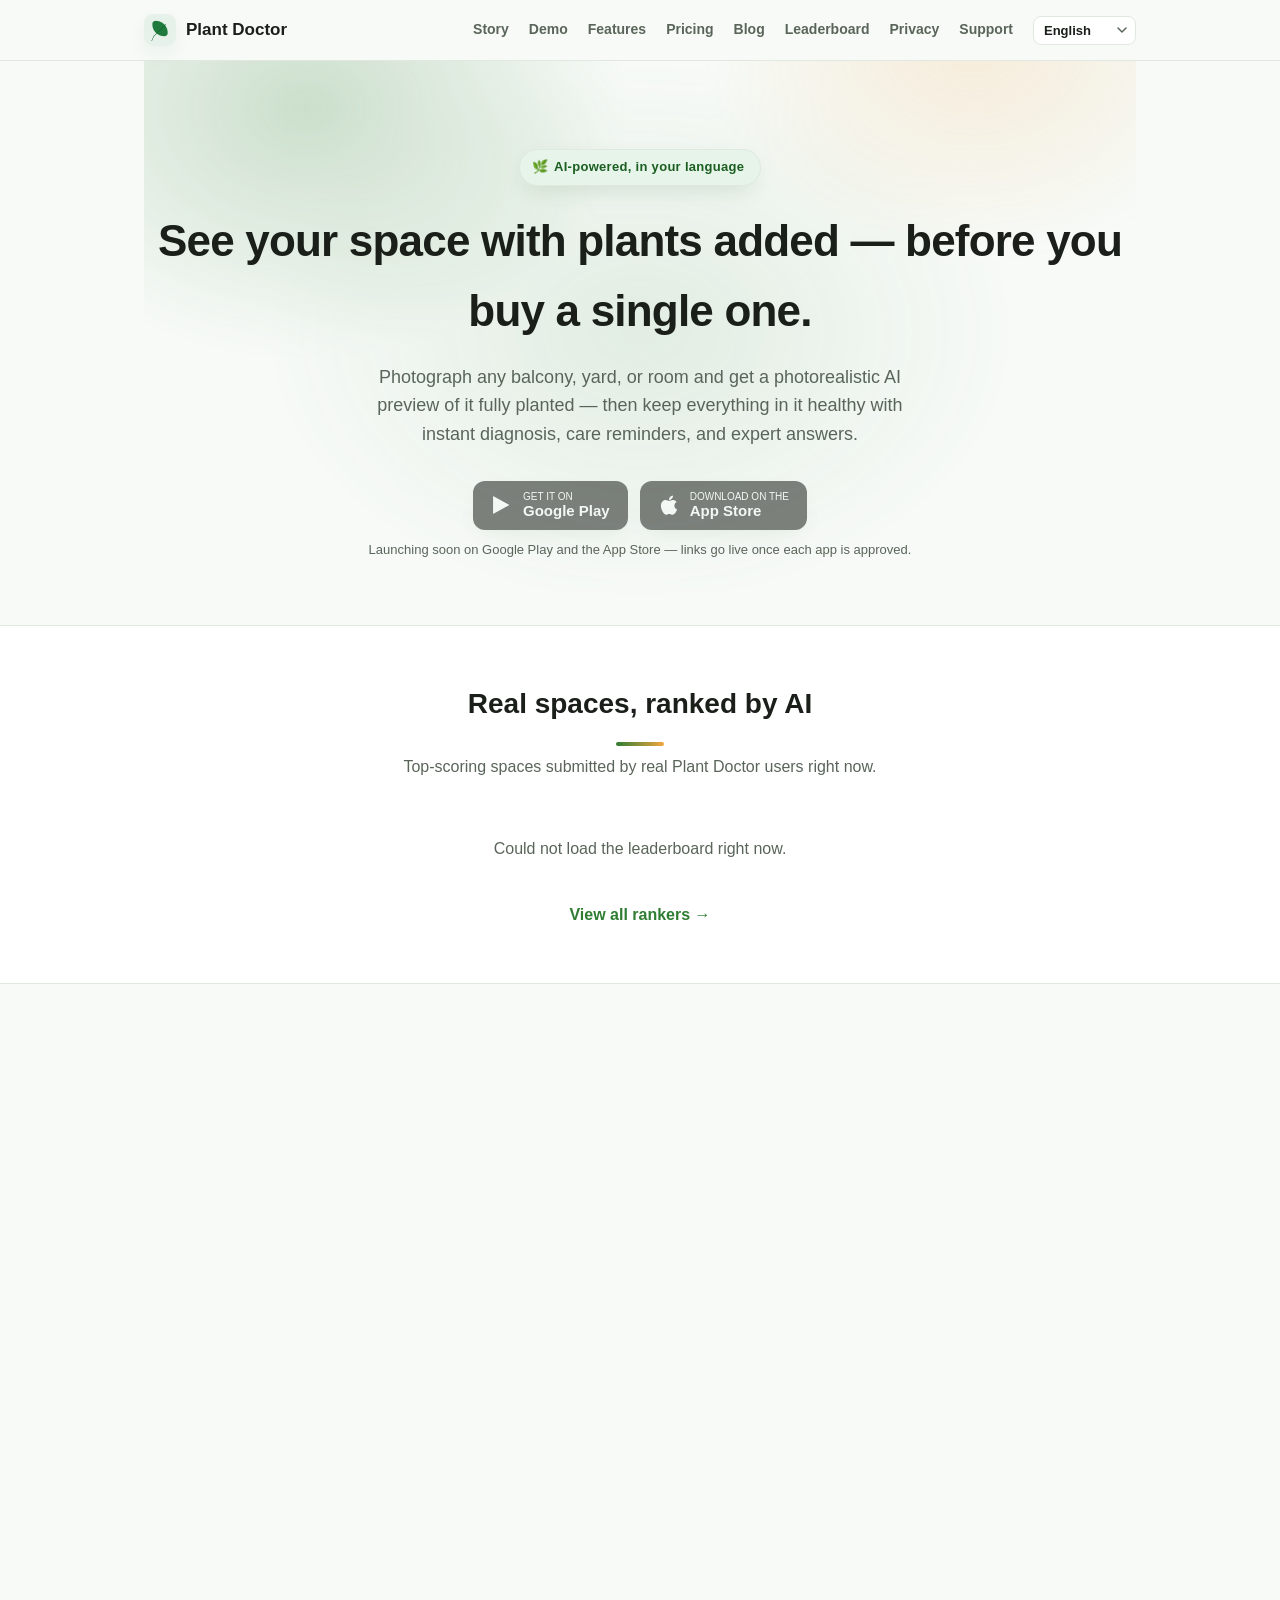
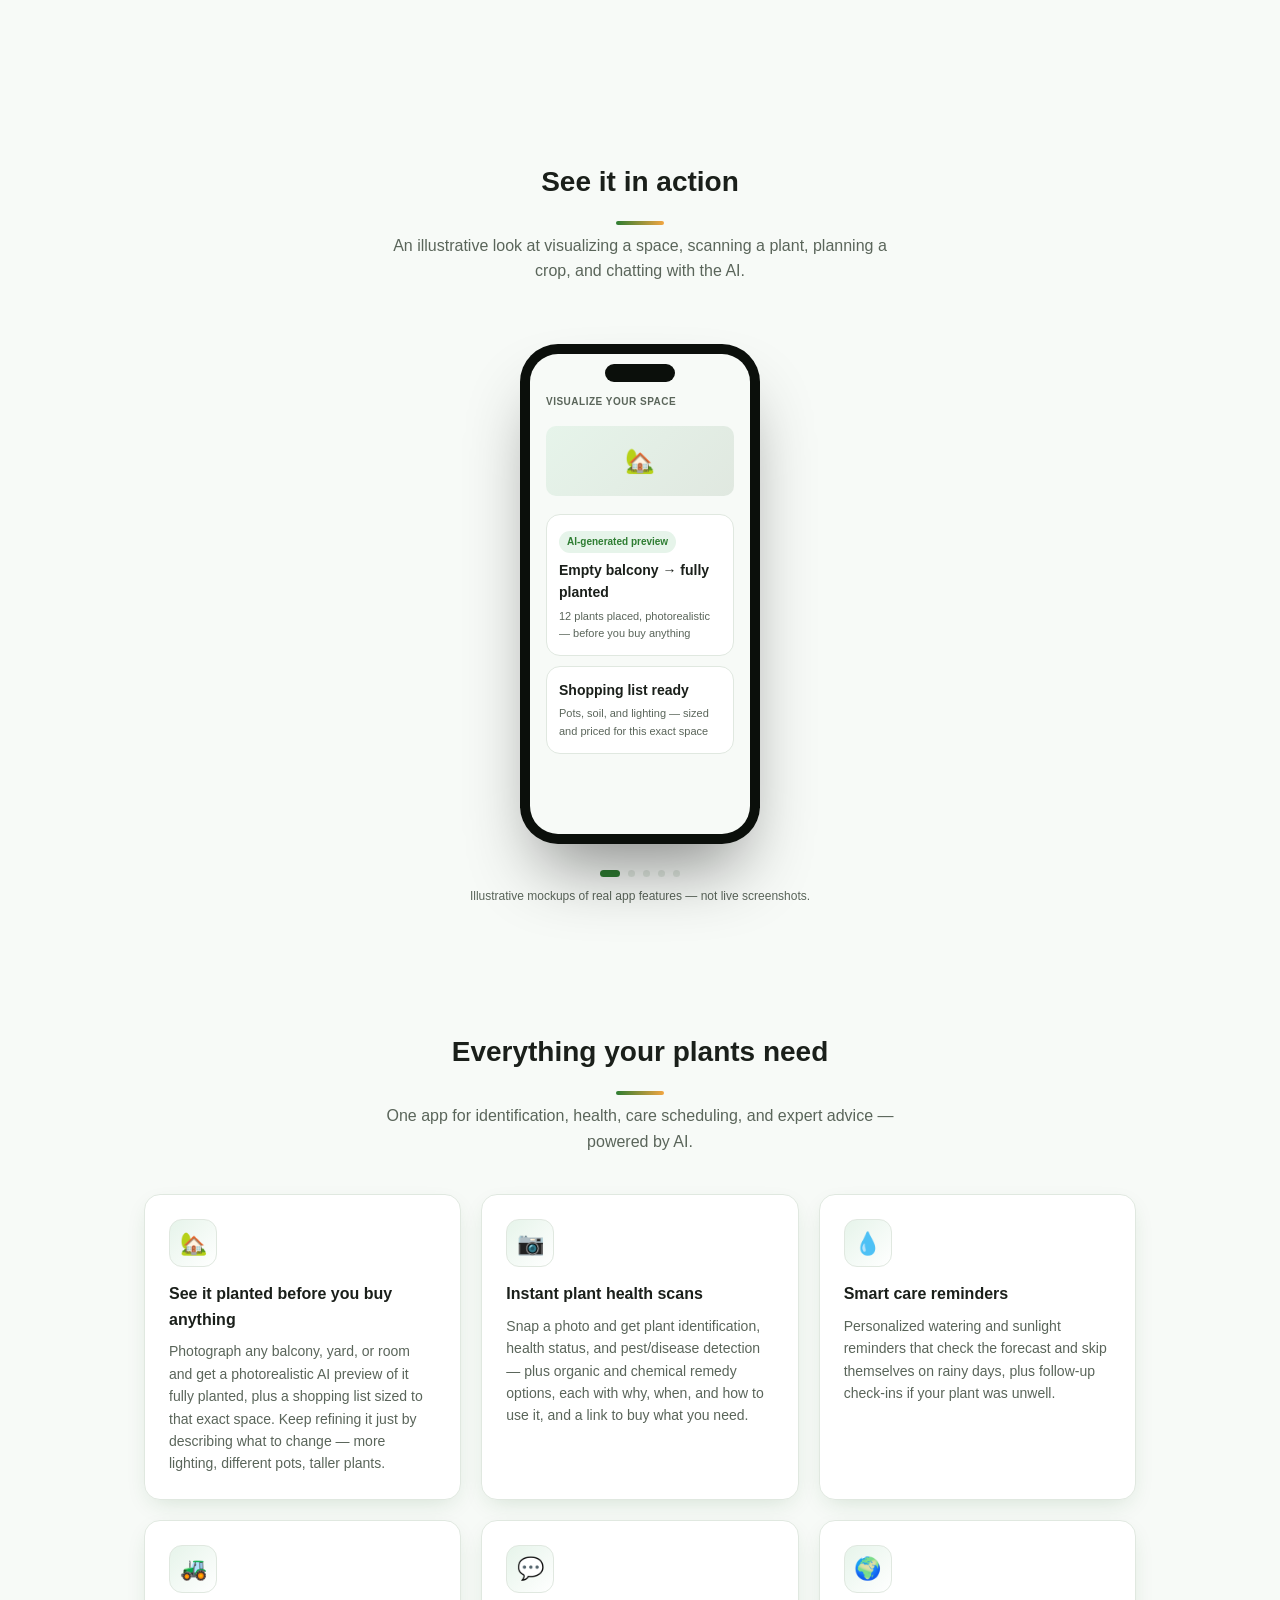
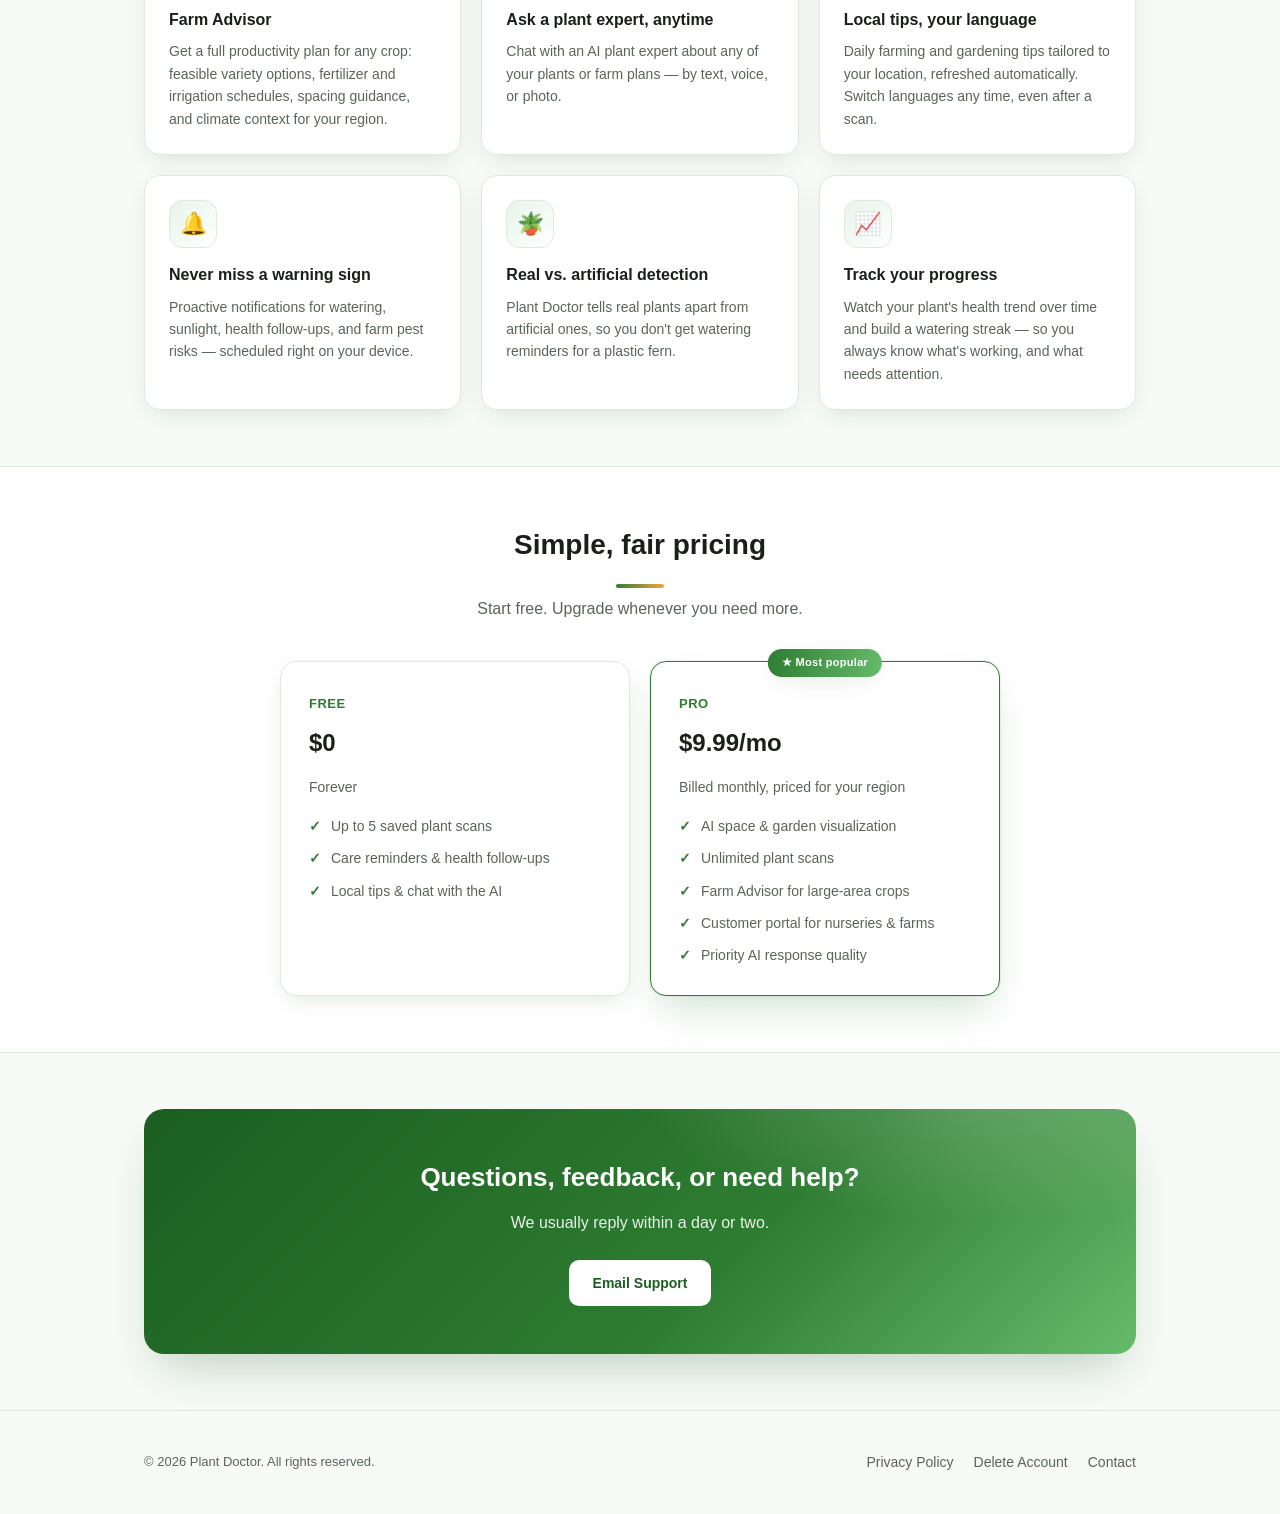
==== index.html @ ff66cedb "Remove visible score from website leaderboard, improve SEO copy Matches the app's list view (score s" ====
<!doctype html>
<html lang="en">
<head>
<meta charset="utf-8">
<meta name="viewport" content="width=device-width, initial-scale=1">
<title>Plant Doctor — AI Plant Care & Farm Advisor</title>
<meta name="description" content="AI-powered plant health scans, garden visualization, care reminders, and farm advisory — plus a public Space Ranking leaderboard where your garden, terrace, or indoor space gets AI-scored and ranked. Free, in your language.">
<link rel="icon" type="image/png" sizes="32x32" href="./favicon-32.png">
<link rel="icon" type="image/png" sizes="196x196" href="./favicon-196.png">
<style>
  :root {
    --primary: #2e7d32;
    --primary-dark: #1b5e20;
    --primary-light: #66bb6a;
    --primary-soft: #e6f4ea;
    --bg: #f7faf7;
    --surface: #ffffff;
    --ink: #1a1f1a;
    --ink-muted: #5a655a;
    --border: #e0e8e0;
    --flower: #f2a541;
    --shadow: 0 8px 24px -8px rgba(27, 94, 32, 0.18);
    --shadow-lg: 0 24px 48px -16px rgba(27, 94, 32, 0.28);
    --glow: 0 0 0 1px rgba(46, 125, 50, 0.08), 0 20px 40px -12px rgba(46, 125, 50, 0.25);
  }
  @media (prefers-color-scheme: dark) {
    :root {
      --primary-light: #7fd583;
      --primary-soft: #17281a;
      --bg: #10140f;
      --surface: #181f17;
      --ink: #eef4ee;
      --ink-muted: #a3b0a3;
      --border: #2a352a;
      --flower: #f2b766;
      --shadow: 0 8px 24px -8px rgba(0, 0, 0, 0.5);
      --shadow-lg: 0 24px 48px -16px rgba(0, 0, 0, 0.6);
      --glow: 0 0 0 1px rgba(127, 213, 131, 0.12), 0 20px 40px -12px rgba(0, 0, 0, 0.5);
    }
  }
  * { box-sizing: border-box; }
  html { scroll-behavior: smooth; }
  body {
    margin: 0;
    font-family: -apple-system, BlinkMacSystemFont, "Segoe UI", Roboto, "Noto Sans", "Noto Sans Devanagari", "Noto Sans Bengali", "Noto Sans Telugu", Helvetica, Arial, sans-serif;
    background: var(--bg);
    color: var(--ink);
    line-height: 1.6;
  }
  a { color: var(--primary); }
  .wrap { max-width: 1040px; margin: 0 auto; padding: 0 24px; }

  header.nav {
    position: sticky; top: 0; z-index: 10;
    background: var(--bg);
    border-bottom: 1px solid var(--border);
  }
  .nav-inner {
    max-width: 1040px; margin: 0 auto; padding: 14px 24px;
    display: flex; align-items: center; justify-content: space-between; gap: 16px;
  }
  .brand { display: flex; align-items: center; gap: 10px; text-decoration: none; color: var(--ink); font-weight: 700; font-size: 17px; flex-shrink: 0; }
  .brand .mark { width: 32px; height: 32px; border-radius: 9px; display: block; object-fit: cover; box-shadow: var(--shadow); }
  nav.links { display: flex; align-items: center; gap: 20px; font-size: 14px; font-weight: 600; flex-wrap: wrap; }
  nav.links a { color: var(--ink-muted); text-decoration: none; position: relative; padding-bottom: 2px; transition: color 0.2s ease; }
  nav.links a::after {
    content: ""; position: absolute; left: 0; right: 100%; bottom: -2px; height: 2px;
    background: linear-gradient(90deg, var(--primary), var(--flower)); border-radius: 2px;
    transition: right 0.25s ease;
  }
  nav.links a:hover { color: var(--primary); }
  nav.links a:hover::after { right: 0; }
  .lang-select {
    appearance: none; -webkit-appearance: none;
    background: var(--surface); color: var(--ink);
    border: 1px solid var(--border); border-radius: 8px;
    padding: 6px 26px 6px 10px; font-size: 13px; font-weight: 600; font-family: inherit;
    cursor: pointer;
    background-image: url("data:image/svg+xml,%3Csvg xmlns='http://www.w3.org/2000/svg' width='10' height='6' viewBox='0 0 10 6'%3E%3Cpath d='M1 1l4 4 4-4' stroke='%235a655a' stroke-width='1.5' fill='none' stroke-linecap='round' stroke-linejoin='round'/%3E%3C/svg%3E");
    background-repeat: no-repeat; background-position: right 8px center;
  }

  .hero { position: relative; padding: 88px 0 56px; text-align: center; overflow: hidden; }
  .hero-glow {
    position: absolute; inset: -20% -10% auto -10%; height: 640px; z-index: -1;
    background:
      radial-gradient(38% 55% at 22% 25%, rgba(46, 125, 50, 0.22), transparent 70%),
      radial-gradient(32% 48% at 78% 15%, rgba(242, 165, 65, 0.16), transparent 70%),
      radial-gradient(45% 60% at 50% 60%, rgba(46, 125, 50, 0.1), transparent 70%);
    filter: blur(10px);
    animation: heroGlowDrift 16s ease-in-out infinite alternate;
    pointer-events: none;
  }
  @keyframes heroGlowDrift {
    0% { transform: translate3d(0, 0, 0) scale(1); }
    100% { transform: translate3d(-2%, 3%, 0) scale(1.06); }
  }
  .hero-kicker {
    display: inline-flex; align-items: center; gap: 6px;
    font-size: 13px; font-weight: 700; letter-spacing: 0.3px; color: var(--primary-dark);
    padding: 7px 16px 7px 12px; border-radius: 100px; margin-bottom: 20px;
    background: var(--primary-soft); border: 1px solid var(--border);
    box-shadow: var(--shadow);
  }
  .hero h1 {
    font-size: 44px; margin: 0 0 16px; letter-spacing: -0.8px; font-weight: 800;
  }
  .hero p.lead { color: var(--ink-muted); font-size: 18px; max-width: 560px; margin: 0 auto 32px; }
  .badges { display: flex; gap: 12px; justify-content: center; flex-wrap: wrap; margin-bottom: 8px; }
  .badge {
    display: inline-flex; align-items: center; gap: 8px;
    border: 1px solid var(--border); background: var(--surface);
    padding: 10px 18px; border-radius: 12px; font-size: 14px; font-weight: 600; color: var(--ink-muted);
  }

  section { padding: 56px 0; }
  section.alt { background: var(--surface); border-top: 1px solid var(--border); border-bottom: 1px solid var(--border); }
  h2.section-title { font-size: 28px; text-align: center; margin: 0 0 8px; position: relative; }
  h2.section-title::after {
    content: ""; display: block; width: 48px; height: 4px; margin: 16px auto 0; border-radius: 4px;
    background: linear-gradient(90deg, var(--primary), var(--flower));
  }
  p.section-sub { text-align: center; color: var(--ink-muted); max-width: 520px; margin: 0 auto 40px; }

  .ranking-list { max-width: 560px; margin: 0 auto; display: flex; flex-direction: column; gap: 10px; }
  .ranking-state { text-align: center; color: var(--ink-muted); }
  .ranking-row {
    display: flex; align-items: center; gap: 14px;
    background: var(--bg); border: 1px solid var(--border);
    border-radius: 14px; padding: 12px 16px;
  }
  .ranking-rank { font-weight: 800; font-size: 16px; width: 24px; text-align: center; color: var(--ink-muted); }
  .ranking-rank.rank-1 { color: var(--flower); font-size: 20px; }
  .ranking-rank.rank-2 { color: #9aa5ad; font-size: 18px; }
  .ranking-rank.rank-3 { color: #c98a4b; font-size: 18px; }
  .ranking-thumb { width: 44px; height: 44px; border-radius: 10px; object-fit: cover; background: var(--border); flex-shrink: 0; }
  .ranking-info { flex: 1; min-width: 0; display: flex; flex-direction: column; }
  .ranking-name { font-weight: 700; font-size: 14px; color: var(--ink); }
  .ranking-type { font-size: 12px; color: var(--ink-muted); }
  .ranking-cta { text-align: center; margin-top: 24px; }
  .ranking-cta a { font-weight: 700; text-decoration: none; }

  .grid { display: grid; grid-template-columns: repeat(auto-fit, minmax(260px, 1fr)); gap: 20px; }
  .feature {
    background: var(--surface);
    border: 1px solid var(--border);
    border-radius: 16px;
    padding: 24px;
    box-shadow: var(--shadow);
    transition: transform 0.25s ease, box-shadow 0.25s ease, border-color 0.25s ease;
  }
  .feature:hover {
    transform: translateY(-6px);
    box-shadow: var(--shadow-lg);
    border-color: var(--primary-light);
  }
  section.alt .feature { background: var(--bg); }
  .feature .icon {
    display: inline-flex; align-items: center; justify-content: center;
    width: 48px; height: 48px; border-radius: 13px; margin-bottom: 14px;
    font-size: 22px;
    background: linear-gradient(135deg, var(--primary-soft), var(--surface));
    border: 1px solid var(--border);
  }
  .feature h3 { font-size: 16px; margin: 0 0 8px; }
  .feature p { font-size: 14px; color: var(--ink-muted); margin: 0; }

  .pricing-grid { display: grid; grid-template-columns: repeat(auto-fit, minmax(260px, 1fr)); gap: 20px; max-width: 720px; margin: 0 auto; }
  .plan {
    background: var(--surface); border: 1px solid var(--border); border-radius: 16px; padding: 28px;
    box-shadow: var(--shadow);
    transition: transform 0.25s ease, box-shadow 0.25s ease;
  }
  .plan:hover { transform: translateY(-4px); }
  .plan.pro { border-color: var(--primary); position: relative; box-shadow: var(--glow); }
  .plan.pro::before {
    content: "★ Most popular"; position: absolute; top: -13px; left: 50%; transform: translateX(-50%);
    background: linear-gradient(100deg, var(--primary), var(--primary-light));
    color: #fff; font-size: 11px; font-weight: 700; letter-spacing: 0.3px;
    padding: 5px 14px; border-radius: 100px; box-shadow: var(--shadow);
  }
  .plan .tag { color: var(--primary); font-weight: 700; font-size: 13px; text-transform: uppercase; letter-spacing: 0.5px; }
  .plan h3 { font-size: 24px; margin: 8px 0 4px; }
  .plan .price-note { color: var(--ink-muted); font-size: 14px; margin-bottom: 16px; }
  .plan ul { list-style: none; padding: 0; margin: 0; display: flex; flex-direction: column; gap: 10px; }
  .plan li { font-size: 14px; color: var(--ink-muted); padding-left: 22px; position: relative; }
  .plan li::before { content: "✓"; color: var(--primary); position: absolute; left: 0; font-weight: 700; }

  .cta-card {
    position: relative; overflow: hidden;
    background: linear-gradient(135deg, var(--primary-dark), var(--primary) 60%, var(--primary-light));
    color: #fff; border-radius: 20px;
    padding: 48px 32px; text-align: center;
    box-shadow: var(--shadow-lg);
  }
  .cta-card::before {
    content: ""; position: absolute; inset: 0;
    background: radial-gradient(50% 80% at 85% -10%, rgba(255,255,255,0.22), transparent 70%);
    pointer-events: none;
  }
  .cta-card h2, .cta-card p, .cta-card a.btn { position: relative; }
  .cta-card h2 { margin: 0 0 12px; font-size: 26px; }
  .cta-card p { opacity: 0.9; margin: 0 0 24px; }
  .cta-card a.btn {
    display: inline-block; background: #fff; color: var(--primary-dark);
    text-decoration: none; padding: 12px 24px; border-radius: 10px; font-weight: 700; font-size: 14px;
    transition: transform 0.2s ease, box-shadow 0.2s ease;
  }
  .cta-card a.btn:hover { transform: translateY(-2px); box-shadow: 0 12px 24px -8px rgba(0,0,0,0.35); }

  footer { padding: 40px 0; border-top: 1px solid var(--border); }
  .footer-inner { display: flex; justify-content: space-between; align-items: center; flex-wrap: wrap; gap: 16px; }
  .footer-links { display: flex; gap: 20px; font-size: 14px; }
  .footer-links a { color: var(--ink-muted); text-decoration: none; }
  .footer-links a:hover { color: var(--primary); }
  .copyright { color: var(--ink-muted); font-size: 13px; }

  /* Store download badges */
  .store-buttons { display: flex; gap: 12px; justify-content: center; flex-wrap: wrap; margin-bottom: 10px; }
  .store-btn {
    display: flex; align-items: center; gap: 10px;
    background: var(--ink); color: var(--bg);
    border: none; border-radius: 12px; padding: 10px 18px;
    cursor: not-allowed; opacity: 0.55;
    font-family: inherit;
    box-shadow: var(--shadow);
  }
  .store-btn svg { width: 22px; height: 22px; flex-shrink: 0; fill: var(--bg); }
  .store-btn span { display: flex; flex-direction: column; align-items: flex-start; line-height: 1.15; }
  .store-btn small { font-size: 10px; }
  .store-btn strong { font-size: 15px; font-weight: 700; }
  .store-note { text-align: center; color: var(--ink-muted); font-size: 13px; margin: 0 0 8px; }

  /* 3D phone demo */
  .demo-stage { perspective: 1600px; display: flex; justify-content: center; padding: 20px 0 12px; }
  .phone {
    width: 240px; height: 500px;
    background: #0b0f0b;
    border-radius: 38px;
    padding: 10px;
    box-shadow: 0 40px 70px -20px rgba(0,0,0,0.45), 0 0 0 1px rgba(255,255,255,0.04);
    transform-style: preserve-3d;
    animation: phoneFloat 7s ease-in-out infinite;
  }
  @keyframes phoneFloat {
    0%, 100% { transform: rotateY(-16deg) rotateX(5deg) translateY(0); }
    50% { transform: rotateY(-8deg) rotateX(2deg) translateY(-10px); }
  }
  .phone-screen {
    position: relative;
    width: 100%; height: 100%;
    background: var(--bg);
    border-radius: 28px;
    overflow: hidden;
  }
  .phone-notch {
    position: absolute; top: 10px; left: 50%; transform: translateX(-50%);
    width: 70px; height: 18px; background: #0b0f0b; border-radius: 10px; z-index: 5;
  }
  .screen-slide {
    position: absolute; inset: 0;
    padding: 40px 16px 16px;
    opacity: 0; transform: translateX(16px);
    transition: opacity 0.5s ease, transform 0.5s ease;
    pointer-events: none;
    display: flex; flex-direction: column; gap: 10px;
  }
  .screen-slide.active { opacity: 1; transform: translateX(0); pointer-events: auto; }
  .mock-card {
    background: var(--surface); border: 1px solid var(--border); border-radius: 14px; padding: 12px;
  }
  .mock-label { font-size: 10px; text-transform: uppercase; letter-spacing: 0.5px; color: var(--ink-muted); font-weight: 700; margin-bottom: 6px; }
  .mock-title { font-size: 14px; font-weight: 700; color: var(--ink); margin-bottom: 4px; }
  .mock-line { font-size: 11px; color: var(--ink-muted); }
  .mock-badge {
    display: inline-block; font-size: 10px; font-weight: 700; padding: 3px 8px; border-radius: 20px;
    background: var(--primary-soft); color: var(--primary); margin-bottom: 6px;
  }
  .mock-photo { width: 100%; height: 70px; border-radius: 10px; background: linear-gradient(135deg, var(--primary-soft), var(--border)); display: flex; align-items: center; justify-content: center; font-size: 24px; margin-bottom: 8px; }
  .mock-chat-bubble { max-width: 80%; padding: 7px 10px; border-radius: 12px; font-size: 11px; }
  .mock-chat-bubble.user { align-self: flex-end; background: var(--primary); color: #fff; border-bottom-right-radius: 3px; }
  .mock-chat-bubble.ai { align-self: flex-start; background: var(--surface); border: 1px solid var(--border); color: var(--ink); border-bottom-left-radius: 3px; }
  .demo-caption { text-align: center; font-size: 13px; font-weight: 600; color: var(--ink-muted); margin-top: 4px; }
  .demo-dots { display: flex; justify-content: center; gap: 8px; margin-top: 14px; }
  .demo-dot { width: 7px; height: 7px; border-radius: 50%; background: var(--border); border: none; padding: 0; cursor: pointer; }
  .demo-dot.active { background: var(--primary); width: 20px; border-radius: 4px; }
  .demo-note { text-align: center; color: var(--ink-muted); font-size: 12px; margin-top: 10px; }

  /* Autoplaying growth-timelapse animation, starts once scrolled into view */
  .story {
    display: flex; flex-direction: column; align-items: center; justify-content: center; gap: 28px;
    min-height: 80vh; padding: 40px 24px; text-align: center; overflow: hidden;
  }
  .story-visual {
    width: 220px; height: 220px;
    opacity: 0;
    animation: storyVisualFade 10s ease-in-out infinite;
    animation-play-state: paused;
  }
  .story.playing .story-visual { animation-play-state: running; }
  .story-visual svg { width: 100%; height: 100%; overflow: visible; }
  @keyframes storyVisualFade {
    0%, 20% { opacity: 0; }
    26%, 92% { opacity: 1; }
    98%, 100% { opacity: 0; }
  }
  .story-space {
    transform-box: fill-box; transform-origin: center; opacity: 0; transform: scale(0.9);
    animation: storyPop0 10s ease-in-out infinite;
    animation-play-state: paused;
  }
  .story.playing .story-space { animation-play-state: running; }
  @keyframes storyPop0 {
    0%, 2% { opacity: 0; transform: scale(0.9); }
    6%, 16% { opacity: 1; transform: scale(1); }
    20%, 100% { opacity: 0; transform: scale(0.9); }
  }
  .story-stem {
    stroke: var(--primary); stroke-width: 5; fill: none; stroke-linecap: round;
    stroke-dasharray: 150; stroke-dashoffset: 150;
    animation: storyGrowStem 10s ease-in-out infinite;
    animation-play-state: paused;
  }
  .story.playing .story-stem { animation-play-state: running; }
  @keyframes storyGrowStem {
    0%, 26% { stroke-dashoffset: 150; }
    44%, 100% { stroke-dashoffset: 0; }
  }
  .story-leaf, .story-flower { transform-box: fill-box; transform-origin: center; opacity: 0; transform: scale(0); animation-duration: 10s; animation-iteration-count: infinite; animation-timing-function: ease-in-out; animation-play-state: paused; }
  .story.playing .story-leaf, .story.playing .story-flower { animation-play-state: running; }
  .story-leaf-1 { animation-name: storyPop1; }
  .story-leaf-2 { animation-name: storyPop2; }
  .story-flower { animation-name: storyPop3; }
  @keyframes storyPop1 { 0%, 34% { opacity: 0; transform: scale(0); } 42%, 100% { opacity: 1; transform: scale(1); } }
  @keyframes storyPop2 { 0%, 50% { opacity: 0; transform: scale(0); } 58%, 100% { opacity: 1; transform: scale(1); } }
  @keyframes storyPop3 { 0%, 70% { opacity: 0; transform: scale(0); } 79%, 100% { opacity: 1; transform: scale(1); } }
  .story-captions {
    position: relative;
    width: min(480px, 88vw);
    height: 90px;
    margin: 0 auto;
  }
  .story-caption {
    position: absolute; inset: 0;
    display: flex; flex-direction: column; align-items: center; justify-content: flex-start;
    width: 100%;
    text-align: center;
    font-size: 24px; font-weight: 700; line-height: 1.3; letter-spacing: -0.2px; margin: 0;
    opacity: 0;
    animation-duration: 10s; animation-iteration-count: infinite; animation-timing-function: ease-in-out;
    animation-play-state: paused;
  }
  .story.playing .story-caption { animation-play-state: running; }
  .story-caption .cap-title { display: block; }
  .story-caption .cap-sub { display: block; font-size: 15px; font-weight: 400; color: var(--ink-muted); margin-top: 8px; line-height: 1.4; }
  .story-caption-0 { animation-name: storyCap0; }
  .story-caption-1 { animation-name: storyCap1; }
  .story-caption-2 { animation-name: storyCap2; }
  .story-caption-3 { animation-name: storyCap3; }
  .story-caption-4 { animation-name: storyCap4; }
  @keyframes storyCap0 { 0%, 2% { opacity: 0; } 6%, 16% { opacity: 1; } 20%, 100% { opacity: 0; } }
  @keyframes storyCap1 { 0%, 22% { opacity: 0; } 26%, 36% { opacity: 1; } 42%, 100% { opacity: 0; } }
  @keyframes storyCap2 { 0%, 42% { opacity: 0; } 46%, 56% { opacity: 1; } 62%, 100% { opacity: 0; } }
  @keyframes storyCap3 { 0%, 62% { opacity: 0; } 66%, 74% { opacity: 1; } 79%, 100% { opacity: 0; } }
  @keyframes storyCap4 { 0%, 79% { opacity: 0; } 82%, 92% { opacity: 1; } 98%, 100% { opacity: 0; } }

  /* Scroll-reveal (blur-to-focus) for section content */
  .reveal {
    opacity: 0; filter: blur(6px); transform: translateY(28px);
    transition: opacity 0.7s ease, filter 0.7s ease, transform 0.7s ease;
  }
  .reveal.revealed { opacity: 1; filter: blur(0); transform: none; }
  .grid .reveal:nth-child(2) { transition-delay: 0.05s; }
  .grid .reveal:nth-child(3) { transition-delay: 0.1s; }
  .grid .reveal:nth-child(4) { transition-delay: 0.15s; }
  .grid .reveal:nth-child(5) { transition-delay: 0.2s; }
  .grid .reveal:nth-child(6) { transition-delay: 0.25s; }
  .grid .reveal:nth-child(7) { transition-delay: 0.3s; }
  .grid .reveal:nth-child(8) { transition-delay: 0.35s; }
  .grid .reveal:nth-child(9) { transition-delay: 0.4s; }
  .pricing-grid .reveal:nth-child(2) { transition-delay: 0.1s; }
</style>
</head>
<body>

<header class="nav">
  <div class="nav-inner">
    <a class="brand" href="#top"><img class="mark" src="./logo-mark.png" alt="" width="28" height="28"> Plant Doctor</a>
    <nav class="links">
      <a href="#story" data-i18n="navStory">Story</a>
      <a href="#demo" data-i18n="navDemo">Demo</a>
      <a href="#features" data-i18n="navFeatures">Features</a>
      <a href="#pricing" data-i18n="navPricing">Pricing</a>
      <a href="./blog/index.html">Blog</a>
      <a href="./leaderboard.html">Leaderboard</a>
      <a href="./privacy.html" data-i18n="navPrivacy">Privacy</a>
      <a href="#contact" data-i18n="navSupport">Support</a>
      <select class="lang-select" id="langSelect" aria-label="Language">
        <option value="en">English</option>
        <option value="hi">हिन्दी</option>
        <option value="bn">বাংলা</option>
        <option value="te">తెలుగు</option>
        <option value="ta">தமிழ்</option>
        <option value="mr">मराठी</option>
        <option value="gu">ગુજરાતી</option>
        <option value="kn">ಕನ್ನಡ</option>
        <option value="ml">മലയാളം</option>
        <option value="pa">ਪੰਜਾਬੀ</option>
        <option value="ur">اردو</option>
        <option value="fr">Français</option>
        <option value="es">Español</option>
        <option value="pt">Português</option>
      </select>
    </nav>
  </div>
</header>

<div class="wrap" id="top">
  <section class="hero">
    <div class="hero-glow" aria-hidden="true"></div>
    <span class="hero-kicker">🌿 <span data-i18n="heroKicker">AI-powered, in your language</span></span>
    <h1 data-i18n="heroTitle">See your space with plants added — before you buy a single one.</h1>
    <p class="lead" data-i18n="heroLead">Photograph any balcony, yard, or room and get a photorealistic AI preview of it fully planted — then keep everything in it healthy with instant diagnosis, care reminders, and expert answers.</p>
    <div class="store-buttons">
      <button type="button" class="store-btn" disabled title="Launching soon">
        <svg viewBox="0 0 512 512"><path d="M48 59.7v392.6c0 5.2 5.7 8.4 10.2 5.8l361.2-196.3c4.5-2.5 4.5-9.1 0-11.6L58.2 53.9c-4.5-2.6-10.2.6-10.2 5.8z"/></svg>
        <span><small data-i18n="storeGoogleSmall">GET IT ON</small><strong>Google Play</strong></span>
      </button>
      <button type="button" class="store-btn" disabled title="Launching soon">
        <svg viewBox="0 0 384 512"><path d="M318.7 268.7c-.2-36.7 16.4-64.4 50-84.8-18.8-26.9-47.2-41.7-84.7-44.6-35.5-2.8-74.3 20.7-88.5 20.7-15 0-49.4-19.7-76.4-19.7C63.3 141 4 184.8 4 273.5c0 26.2 4.8 53.3 14.4 81.2 12.8 37.3 59 128.8 107.2 127.3 25.2-.6 43-17.9 75.8-17.9 31.8 0 48.3 17.9 76.4 17.9 48.6-.7 90.4-84 102.6-121.4-65.2-30.7-61.7-90-61.7-91.9zm-56.6-164.2c27.3-32.4 24.8-61.9 24-72.5-24.1 1.4-52 16.4-67.9 34.9-17.5 19.8-27.8 44.3-25.6 71.9 26.1 2 49.9-11.4 69.5-34.3z"/></svg>
        <span><small data-i18n="storeAppleSmall">DOWNLOAD ON THE</small><strong>App Store</strong></span>
      </button>
    </div>
    <p class="store-note" data-i18n="storeNote">Launching soon on Google Play and the App Store — links go live once each app is approved.</p>
  </section>
</div>

<section class="alt" id="ranking-preview">
  <div class="wrap">
    <h2 class="section-title" data-i18n="rankingTitle">Real spaces, ranked by AI</h2>
    <p class="section-sub" data-i18n="rankingSub">Top-scoring spaces submitted by real Plant Doctor users right now.</p>
    <div id="rankingPreviewList" class="ranking-list">
      <p class="ranking-state">Loading leaderboard…</p>
    </div>
    <div class="ranking-cta">
      <a href="./leaderboard.html" data-i18n="rankingViewAll">View all rankers →</a>
    </div>
  </div>
</section>

<section class="story" id="story">
  <div class="story-visual">
    <svg viewBox="0 0 220 220" fill="none" xmlns="http://www.w3.org/2000/svg">
      <ellipse cx="110" cy="185" rx="70" ry="14" fill="var(--border)"/>
      <g class="story-space">
        <rect x="35" y="45" width="150" height="120" rx="14" fill="none" stroke="var(--border)" stroke-width="5"/>
        <path d="M110 140c-16-6-20-19-11-28 12 7 14 19 11 28z" fill="var(--primary)"/>
        <path d="M110 140c16-6 20-19 11-28-12 7-14 19-11 28z" fill="var(--primary)"/>
        <rect x="103" y="140" width="14" height="20" rx="3" fill="var(--primary-dark)"/>
      </g>
      <path class="story-stem" d="M110 185V55"/>
      <g class="story-leaf story-leaf-1">
        <path d="M110 150c-24-9-30-28-17-41 18 10 21 28 17 41z" fill="var(--primary)"/>
        <path d="M110 150c24-9 30-28 17-41-18 10-21 28-17 41z" fill="var(--primary)"/>
      </g>
      <g class="story-leaf story-leaf-2">
        <path d="M110 105c-22-8-27-26-15-38 17 9 19 26 15 38z" fill="var(--primary)"/>
        <path d="M110 105c22-8 27-26 15-38-17 9-19 26-15 38z" fill="var(--primary)"/>
      </g>
      <g class="story-flower">
        <circle cx="110" cy="42" r="11" fill="var(--flower)"/>
        <circle cx="90" cy="53" r="10" fill="var(--flower)"/>
        <circle cx="130" cy="53" r="10" fill="var(--flower)"/>
        <circle cx="97" cy="28" r="10" fill="var(--flower)"/>
        <circle cx="123" cy="28" r="10" fill="var(--flower)"/>
        <circle cx="110" cy="40" r="8" fill="var(--primary-dark)"/>
      </g>
    </svg>
  </div>
  <div class="story-captions">
    <p class="story-caption story-caption-0"><span class="cap-title" data-i18n="story0Title">See it before you plant it.</span><span class="cap-sub" data-i18n="story0Sub">An AI-generated preview of your space, fully planted.</span></p>
    <p class="story-caption story-caption-1"><span class="cap-title" data-i18n="story1Title">Every plant starts with a question.</span><span class="cap-sub" data-i18n="story1Sub">What is this? Is it healthy?</span></p>
    <p class="story-caption story-caption-2"><span class="cap-title" data-i18n="story2Title">Snap a photo.</span><span class="cap-sub" data-i18n="story2Sub">Get an instant AI diagnosis.</span></p>
    <p class="story-caption story-caption-3"><span class="cap-title" data-i18n="story3Title">Get a care plan built just for it.</span><span class="cap-sub" data-i18n="story3Sub">Watering, light, and remedies — tailored to your plant.</span></p>
    <p class="story-caption story-caption-4"><span class="cap-title" data-i18n="story4Title">Watch it thrive.</span><span class="cap-sub" data-i18n="story4Sub">We'll remind you exactly when it needs you.</span></p>
  </div>
</section>

<section id="demo">
  <div class="wrap">
    <h2 class="section-title" data-i18n="demoTitle">See it in action</h2>
    <p class="section-sub" data-i18n="demoSub">An illustrative look at visualizing a space, scanning a plant, planning a crop, and chatting with the AI.</p>
    <div class="demo-stage reveal">
      <div class="phone">
        <div class="phone-screen">
          <div class="phone-notch"></div>

          <div class="screen-slide active">
            <span class="mock-label" data-i18n="d0Label">Visualize your space</span>
            <div class="mock-photo">🏡</div>
            <div class="mock-card">
              <span class="mock-badge" data-i18n="d0Badge">AI-generated preview</span>
              <div class="mock-title" data-i18n="d0Title">Empty balcony → fully planted</div>
              <div class="mock-line" data-i18n="d0Line">12 plants placed, photorealistic — before you buy anything</div>
            </div>
            <div class="mock-card">
              <div class="mock-title" data-i18n="d0TipTitle">Shopping list ready</div>
              <div class="mock-line" data-i18n="d0TipLine">Pots, soil, and lighting — sized and priced for this exact space</div>
            </div>
          </div>

          <div class="screen-slide">
            <span class="mock-label" data-i18n="d1Label">Plant scan</span>
            <div class="mock-photo">🌿</div>
            <div class="mock-card">
              <span class="mock-badge" data-i18n="d1Badge">Healthy</span>
              <div class="mock-title">Monstera Deliciosa</div>
              <div class="mock-line" data-i18n="d1Line">Water in ~4 days · Bright indirect light</div>
            </div>
            <div class="mock-card">
              <div class="mock-title" data-i18n="d1TipTitle">Care tip</div>
              <div class="mock-line" data-i18n="d1TipLine">Wipe leaves monthly to keep pores clear for better light absorption.</div>
            </div>
          </div>

          <div class="screen-slide">
            <span class="mock-label" data-i18n="d2Label">Farm Advisor</span>
            <div class="mock-card">
              <span class="mock-badge" data-i18n="d2Badge">Wheat · Punjab</span>
              <div class="mock-title" data-i18n="d2Title">Productivity plan</div>
              <div class="mock-line" data-i18n="d2Line">Irrigation, fertilizer & spacing auto-filled from your location.</div>
            </div>
            <div class="mock-card">
              <div class="mock-title">HD-3086</div>
              <div class="mock-line" data-i18n="d2C2Line">110 days to maturity · High yield in loamy soil</div>
            </div>
            <div class="mock-card">
              <div class="mock-title">Sonalika</div>
              <div class="mock-line" data-i18n="d2C3Line">100 days to maturity · Drought tolerant</div>
            </div>
          </div>

          <div class="screen-slide">
            <span class="mock-label" data-i18n="d3Label">Ask the expert</span>
            <div class="mock-chat-bubble user" data-i18n="d3Q1">Why are the leaf tips turning brown?</div>
            <div class="mock-chat-bubble ai" data-i18n="d3A1">Likely low humidity or mineral buildup from tap water — try filtered water and a pebble tray.</div>
            <div class="mock-chat-bubble user" data-i18n="d3Q2">Got it, thank you!</div>
          </div>

          <div class="screen-slide">
            <span class="mock-label" data-i18n="d4Label">Explore</span>
            <div class="mock-card">
              <div class="mock-title" data-i18n="d4Title">Today's tips for Bengaluru</div>
              <div class="mock-line" data-i18n="d4Line1">🌦️ Light monsoon showers expected — hold off outdoor watering.</div>
            </div>
            <div class="mock-card">
              <div class="mock-line" data-i18n="d4Line2">🌱 Good week to transplant seedlings before the next dry spell.</div>
            </div>
          </div>

        </div>
      </div>
    </div>
    <div class="demo-dots"></div>
    <p class="demo-note" data-i18n="demoNote">Illustrative mockups of real app features — not live screenshots.</p>
  </div>
</section>

<section id="features">
  <div class="wrap">
    <h2 class="section-title" data-i18n="featuresTitle">Everything your plants need</h2>
    <p class="section-sub" data-i18n="featuresSub">One app for identification, health, care scheduling, and expert advice — powered by AI.</p>
    <div class="grid">
      <div class="feature reveal">
        <div class="icon">🏡</div>
        <h3 data-i18n="f3Title">See it planted before you buy anything</h3>
        <p data-i18n="f3Desc">Photograph any balcony, yard, or room and get a photorealistic AI preview of it fully planted, plus a shopping list sized to that exact space. Keep refining it just by describing what to change — more lighting, different pots, taller plants.</p>
      </div>
      <div class="feature reveal">
        <div class="icon">📷</div>
        <h3 data-i18n="f1Title">Instant plant health scans</h3>
        <p data-i18n="f1Desc">Snap a photo and get plant identification, health status, and pest/disease detection — plus organic and chemical remedy options, each with why, when, and how to use it, and a link to buy what you need.</p>
      </div>
      <div class="feature reveal">
        <div class="icon">💧</div>
        <h3 data-i18n="f2Title">Smart care reminders</h3>
        <p data-i18n="f2Desc">Personalized watering and sunlight reminders that check the forecast and skip themselves on rainy days, plus follow-up check-ins if your plant was unwell.</p>
      </div>
      <div class="feature reveal">
        <div class="icon">🚜</div>
        <h3 data-i18n="f4Title">Farm Advisor</h3>
        <p data-i18n="f4Desc">Get a full productivity plan for any crop: feasible variety options, fertilizer and irrigation schedules, spacing guidance, and climate context for your region.</p>
      </div>
      <div class="feature reveal">
        <div class="icon">💬</div>
        <h3 data-i18n="f5Title">Ask a plant expert, anytime</h3>
        <p data-i18n="f5Desc">Chat with an AI plant expert about any of your plants or farm plans — by text, voice, or photo.</p>
      </div>
      <div class="feature reveal">
        <div class="icon">🌍</div>
        <h3 data-i18n="f6Title">Local tips, your language</h3>
        <p data-i18n="f6Desc">Daily farming and gardening tips tailored to your location, refreshed automatically. Switch languages any time, even after a scan.</p>
      </div>
      <div class="feature reveal">
        <div class="icon">🔔</div>
        <h3 data-i18n="f7Title">Never miss a warning sign</h3>
        <p data-i18n="f7Desc">Proactive notifications for watering, sunlight, health follow-ups, and farm pest risks — scheduled right on your device.</p>
      </div>
      <div class="feature reveal">
        <div class="icon">🪴</div>
        <h3 data-i18n="f8Title">Real vs. artificial detection</h3>
        <p data-i18n="f8Desc">Plant Doctor tells real plants apart from artificial ones, so you don't get watering reminders for a plastic fern.</p>
      </div>
      <div class="feature reveal">
        <div class="icon">📈</div>
        <h3 data-i18n="f9Title">Track your progress</h3>
        <p data-i18n="f9Desc">Watch your plant's health trend over time and build a watering streak — so you always know what's working, and what needs attention.</p>
      </div>
    </div>
  </div>
</section>

<section class="alt" id="pricing">
  <div class="wrap">
    <h2 class="section-title" data-i18n="pricingTitle">Simple, fair pricing</h2>
    <p class="section-sub" data-i18n="pricingSub">Start free. Upgrade whenever you need more.</p>
    <div class="pricing-grid">
      <div class="plan reveal">
        <span class="tag" data-i18n="freeTag">Free</span>
        <h3 data-i18n="freePrice">$0</h3>
        <p class="price-note" data-i18n="freeNote">Forever</p>
        <ul>
          <li data-i18n="freeLi1">Up to 5 saved plant scans</li>
          <li data-i18n="freeLi2">Care reminders & health follow-ups</li>
          <li data-i18n="freeLi3">Local tips & chat with the AI</li>
        </ul>
      </div>
      <div class="plan pro reveal">
        <span class="tag" data-i18n="proTag">Pro</span>
        <h3 id="proPriceAmount">$9.99/mo</h3>
        <p class="price-note" data-i18n="proNote">Billed monthly, priced for your region</p>
        <ul>
          <li data-i18n="proLi5">AI space &amp; garden visualization</li>
          <li data-i18n="proLi1">Unlimited plant scans</li>
          <li data-i18n="proLi2">Farm Advisor for large-area crops</li>
          <li data-i18n="proLi3">Customer portal for nurseries & farms</li>
          <li data-i18n="proLi4">Priority AI response quality</li>
        </ul>
      </div>
    </div>
  </div>
</section>

<div class="wrap" id="contact">
  <section>
    <div class="cta-card reveal">
      <h2 data-i18n="contactTitle">Questions, feedback, or need help?</h2>
      <p data-i18n="contactSub">We usually reply within a day or two.</p>
      <a class="btn" href="mailto:getplantdoctor@gmail.com?subject=Plant%20Doctor%20support" data-i18n="contactBtn">Email Support</a>
    </div>
  </section>
</div>

<footer>
  <div class="wrap footer-inner">
    <span class="copyright" data-i18n="footerCopyright">© 2026 Plant Doctor. All rights reserved.</span>
    <div class="footer-links">
      <a href="./privacy.html" data-i18n="footerPrivacy">Privacy Policy</a>
      <a href="./delete-account.html">Delete Account</a>
      <a href="mailto:getplantdoctor@gmail.com" data-i18n="footerContact">Contact</a>
    </div>
  </div>
</footer>

<script>
  (function () {
    var slides = document.querySelectorAll('.screen-slide');
    var dotsWrap = document.querySelector('.demo-dots');
    if (!slides.length || !dotsWrap) return;

    var dots = [];
    slides.forEach(function (_, i) {
      var dot = document.createElement('button');
      dot.className = 'demo-dot' + (i === 0 ? ' active' : '');
      dot.type = 'button';
      dot.setAttribute('aria-label', 'Show slide ' + (i + 1));
      dot.addEventListener('click', function () { show(i); resetTimer(); });
      dotsWrap.appendChild(dot);
      dots.push(dot);
    });

    var current = 0;
    var timer;

    function show(i) {
      slides[current].classList.remove('active');
      dots[current].classList.remove('active');
      current = i;
      slides[current].classList.add('active');
      dots[current].classList.add('active');
    }

    function next() { show((current + 1) % slides.length); }
    function resetTimer() { clearInterval(timer); timer = setInterval(next, 3200); }

    resetTimer();
  })();
</script>

<script>
  // Autoplaying growth-timelapse: starts looping once the section scrolls into view.
  (function () {
    var story = document.querySelector('.story');
    if (!story) return;

    if (!('IntersectionObserver' in window)) {
      story.classList.add('playing');
      return;
    }
    var io = new IntersectionObserver(function (entries) {
      entries.forEach(function (entry) {
        if (entry.isIntersecting) {
          story.classList.add('playing');
        } else {
          story.classList.remove('playing');
        }
      });
    }, { threshold: 0.4 });
    io.observe(story);
  })();
</script>

<script>
  // Blur-to-focus reveal for section content as it scrolls into view.
  (function () {
    var els = document.querySelectorAll('.reveal');
    if (!els.length) return;
    if (!('IntersectionObserver' in window)) {
      els.forEach(function (el) { el.classList.add('revealed'); });
      return;
    }
    var io = new IntersectionObserver(function (entries) {
      entries.forEach(function (entry) {
        if (entry.isIntersecting) {
          entry.target.classList.add('revealed');
          io.unobserve(entry.target);
        }
      });
    }, { threshold: 0.15 });
    els.forEach(function (el) { io.observe(el); });
  })();
</script>

<script>
  // Multi-language support: swaps all [data-i18n] text content client-side, no page reload.
  (function () {
    var translations = {
      en: {
        navStory: "Story", navDemo: "Demo", navFeatures: "Features", navPricing: "Pricing", navPrivacy: "Privacy", navSupport: "Support",
        heroKicker: "AI-powered, in your language",
        heroTitle: "See your space with plants added — before you buy a single one.",
        heroLead: "Photograph any balcony, yard, or room and get a photorealistic AI preview of it fully planted — then keep everything in it healthy with instant diagnosis, care reminders, and expert answers.",
        storeGoogleSmall: "GET IT ON",
        storeAppleSmall: "DOWNLOAD ON THE",
        storeNote: "Launching soon on Google Play and the App Store — links go live once each app is approved.",
        story0Title: "See it before you plant it.", story0Sub: "An AI-generated preview of your space, fully planted.",
        story1Title: "Every plant starts with a question.", story1Sub: "What is this? Is it healthy?",
        story2Title: "Snap a photo.", story2Sub: "Get an instant AI diagnosis.",
        story3Title: "Get a care plan built just for it.", story3Sub: "Watering, light, and remedies — tailored to your plant.",
        story4Title: "Watch it thrive.", story4Sub: "We'll remind you exactly when it needs you.",
        demoTitle: "See it in action", demoSub: "An illustrative look at visualizing a space, scanning a plant, planning a crop, and chatting with the AI.",
        rankingTitle: "Real spaces, ranked by AI", rankingSub: "Top-scoring spaces submitted by real Plant Doctor users right now.", rankingViewAll: "View all rankers →",
        d0Label: "Visualize your space", d0Badge: "AI-generated preview", d0Title: "Empty balcony → fully planted", d0Line: "12 plants placed, photorealistic — before you buy anything", d0TipTitle: "Shopping list ready", d0TipLine: "Pots, soil, and lighting — sized and priced for this exact space",
        d1Label: "Plant scan", d1Badge: "Healthy", d1Line: "Water in ~4 days · Bright indirect light",
        d1TipTitle: "Care tip", d1TipLine: "Wipe leaves monthly to keep pores clear for better light absorption.",
        d2Label: "Farm Advisor", d2Badge: "Wheat · Punjab", d2Title: "Productivity plan",
        d2Line: "Irrigation, fertilizer & spacing auto-filled from your location.",
        d2C2Line: "110 days to maturity · High yield in loamy soil", d2C3Line: "100 days to maturity · Drought tolerant",
        d3Label: "Ask the expert", d3Q1: "Why are the leaf tips turning brown?",
        d3A1: "Likely low humidity or mineral buildup from tap water — try filtered water and a pebble tray.", d3Q2: "Got it, thank you!",
        d4Label: "Explore", d4Title: "Today's tips for Bengaluru",
        d4Line1: "🌦️ Light monsoon showers expected — hold off outdoor watering.",
        d4Line2: "🌱 Good week to transplant seedlings before the next dry spell.",
        demoNote: "Illustrative mockups of real app features — not live screenshots.",
        featuresTitle: "Everything your plants need",
        featuresSub: "One app for identification, health, care scheduling, and expert advice — powered by AI.",
        f1Title: "Instant plant health scans", f1Desc: "Snap a photo and get plant identification, health status, and pest/disease detection — plus organic and chemical remedy options, each with why, when, and how to use it, and a link to buy what you need.",
        f2Title: "Smart care reminders", f2Desc: "Personalized watering and sunlight reminders that check the forecast and skip themselves on rainy days, plus follow-up check-ins if your plant was unwell.",
        f3Title: "See it planted before you buy anything", f3Desc: "Photograph any balcony, yard, or room and get a photorealistic AI preview of it fully planted, plus a shopping list sized to that exact space. Keep refining it just by describing what to change — more lighting, different pots, taller plants.",
        f4Title: "Farm Advisor", f4Desc: "Get a full productivity plan for any crop: feasible variety options, fertilizer and irrigation schedules, spacing guidance, and climate context for your region.",
        f5Title: "Ask a plant expert, anytime", f5Desc: "Chat with an AI plant expert about any of your plants or farm plans — by text, voice, or photo.",
        f6Title: "Local tips, your language", f6Desc: "Daily farming and gardening tips tailored to your location, refreshed automatically. Switch languages any time, even after a scan.",
        f7Title: "Never miss a warning sign", f7Desc: "Proactive notifications for watering, sunlight, health follow-ups, and farm pest risks — scheduled right on your device.",
        f8Title: "Real vs. artificial detection", f8Desc: "Plant Doctor tells real plants apart from artificial ones, so you don't get watering reminders for a plastic fern.",
        f9Title: "Track your progress", f9Desc: "Watch your plant's health trend over time and build a watering streak — so you always know what's working, and what needs attention.",
        pricingTitle: "Simple, fair pricing", pricingSub: "Start free. Upgrade whenever you need more.",
        freeTag: "Free", freePrice: "$0", freeNote: "Forever",
        freeLi1: "Up to 5 saved plant scans", freeLi2: "Care reminders & health follow-ups", freeLi3: "Local tips & chat with the AI",
        proTag: "Pro", proPrice: "Regional pricing", proNote: "Billed monthly, priced for your region",
        proLi1: "Unlimited plant scans", proLi2: "Farm Advisor for large-area crops", proLi3: "Customer portal for nurseries & farms", proLi4: "Priority AI response quality", proLi5: "AI space & garden visualization",
        contactTitle: "Questions, feedback, or need help?", contactSub: "We usually reply within a day or two.", contactBtn: "Email Support",
        footerCopyright: "© 2026 Plant Doctor. All rights reserved.", footerPrivacy: "Privacy Policy", footerContact: "Contact"
      },
      fr: {
        navStory: "Histoire", navDemo: "Démo", navFeatures: "Fonctionnalités", navPricing: "Tarifs", navPrivacy: "Confidentialité", navSupport: "Support",
        heroKicker: "Propulsé par l'IA, dans votre langue",
        heroTitle: "Soin des plantes par IA, planification agricole et conseils de jardinage — dans une seule appli.",
        heroLead: "Prenez une photo et obtenez un diagnostic de santé instantané, des rappels d'entretien personnalisés et des réponses d'experts — pour plantes d'intérieur, jardins et fermes entières.",
        storeGoogleSmall: "DISPONIBLE SUR",
        storeNote: "Bientôt disponible sur Google Play — le lien sera actif une fois l'appli approuvée.",
        story1Title: "Chaque plante commence par une question.", story1Sub: "Qu'est-ce que c'est ? Est-elle en bonne santé ?",
        story2Title: "Prenez une photo.", story2Sub: "Obtenez un diagnostic IA instantané.",
        story3Title: "Obtenez un plan d'entretien conçu pour elle.", story3Sub: "Arrosage, lumière et remèdes — adaptés à votre plante.",
        story4Title: "Regardez-la s'épanouir.", story4Sub: "Nous vous rappellerons exactement quand elle a besoin de vous.",
        demoTitle: "Voyez-le en action", demoSub: "Un aperçu illustratif du scan d'une plante, de la planification d'une culture et d'une discussion avec l'IA.",
        d1Label: "Scan de plante", d1Badge: "En bonne santé", d1Line: "Arroser dans ~4 jours · Lumière indirecte vive",
        d1TipTitle: "Conseil d'entretien", d1TipLine: "Essuyez les feuilles chaque mois pour garder les pores dégagés et améliorer l'absorption de lumière.",
        d2Label: "Conseiller Agricole", d2Badge: "Blé · Punjab", d2Title: "Plan de productivité",
        d2Line: "Irrigation, engrais et espacement pré-remplis selon votre localisation.",
        d2C2Line: "110 jours à maturité · Rendement élevé en sol limoneux", d2C3Line: "100 jours à maturité · Résistante à la sécheresse",
        d3Label: "Demander à l'expert", d3Q1: "Pourquoi les pointes des feuilles brunissent-elles ?",
        d3A1: "Probablement un manque d'humidité ou une accumulation de minéraux due à l'eau du robinet — essayez de l'eau filtrée et un plateau de galets.", d3Q2: "Compris, merci !",
        d4Label: "Explorer", d4Title: "Conseils du jour pour Bengaluru",
        d4Line1: "🌦️ Légères pluies de mousson attendues — évitez l'arrosage extérieur.",
        d4Line2: "🌱 Bonne semaine pour repiquer les semis avant la prochaine période sèche.",
        demoNote: "Maquettes illustratives des fonctionnalités réelles de l'appli — pas des captures d'écran réelles.",
        featuresTitle: "Tout ce dont vos plantes ont besoin",
        featuresSub: "Une seule appli pour l'identification, la santé, la planification de l'entretien et les conseils d'experts — propulsée par l'IA.",
        f1Title: "Scans de santé des plantes instantanés", f1Desc: "Prenez une photo pour identifier la plante, son état de santé et détecter parasites/maladies — avec des remèdes bio ou chimiques, chacun accompagné du pourquoi, du quand et du comment, plus un lien pour acheter ce qu'il vous faut.",
        f2Title: "Rappels d'entretien intelligents", f2Desc: "Rappels d'arrosage et d'ensoleillement personnalisés qui consultent la météo et s'annulent d'eux-mêmes les jours de pluie, plus des suivis si votre plante n'allait pas bien.",
        f3Title: "Planificateur d'espace de plantation", f3Desc: "Photographiez un balcon, un jardin ou un espace vide et obtenez une liste d'achats personnalisée — avec un aperçu généré par IA du résultat final, que vous pouvez affiner simplement en décrivant ce qu'il faut changer.",
        f4Title: "Conseiller Agricole", f4Desc: "Obtenez un plan de productivité complet pour toute culture : options de variétés viables, calendriers d'engrais et d'irrigation, conseils d'espacement et contexte climatique de votre région.",
        f5Title: "Demandez à un expert des plantes, à tout moment", f5Desc: "Discutez avec un expert IA des plantes à propos de n'importe laquelle de vos plantes ou de vos plans agricoles — par texte, voix ou photo.",
        f6Title: "Conseils locaux, dans votre langue", f6Desc: "Conseils quotidiens de jardinage et d'agriculture adaptés à votre localisation, actualisés automatiquement. Changez de langue à tout moment, même après un scan.",
        f7Title: "Ne manquez jamais un signal d'alerte", f7Desc: "Notifications proactives pour l'arrosage, l'ensoleillement, les suivis de santé et les risques de parasites agricoles — programmées directement sur votre appareil.",
        f8Title: "Détection réel vs. artificiel", f8Desc: "Plant Doctor distingue les vraies plantes des artificielles, pour éviter de recevoir des rappels d'arrosage pour une fougère en plastique.",
        f9Title: "Suivez vos progrès", f9Desc: "Observez l'évolution de la santé de votre plante dans le temps et construisez une série d'arrosages réguliers — pour toujours savoir ce qui fonctionne et ce qui mérite votre attention.",
        pricingTitle: "Tarification simple et équitable", pricingSub: "Commencez gratuitement. Passez à un forfait supérieur quand vous en avez besoin.",
        freeTag: "Gratuit", freePrice: "0 $", freeNote: "Pour toujours",
        freeLi1: "Jusqu'à 5 scans de plantes enregistrés", freeLi2: "Rappels d'entretien et suivis de santé", freeLi3: "Conseils locaux et discussion avec l'IA",
        proTag: "Pro", proPrice: "Tarification régionale", proNote: "Facturé mensuellement, prix adapté à votre région",
        proLi1: "Scans de plantes illimités", proLi2: "Conseiller Agricole pour les cultures à grande échelle", proLi3: "Portail client pour pépinières et fermes", proLi4: "Qualité de réponse IA prioritaire",
        contactTitle: "Des questions, des retours, ou besoin d'aide ?", contactSub: "Nous répondons généralement sous un à deux jours.", contactBtn: "Contacter le support",
        footerCopyright: "© 2026 Plant Doctor. Tous droits réservés.", footerPrivacy: "Politique de confidentialité", footerContact: "Contact"
      },
      hi: {
        navStory: "कहानी", navDemo: "डेमो", navFeatures: "विशेषताएं", navPricing: "मूल्य", navPrivacy: "गोपनीयता", navSupport: "सहायता",
        heroKicker: "AI-संचालित, आपकी भाषा में",
        heroTitle: "AI पौधों की देखभाल, खेती की योजना, और बागवानी सलाह — एक ही ऐप में।",
        heroLead: "एक फोटो खींचें और तुरंत स्वास्थ्य निदान, व्यक्तिगत देखभाल अनुस्मारक, और विशेषज्ञ जवाब पाएं — घरेलू पौधों, बगीचों और बड़े खेतों के लिए।",
        storeGoogleSmall: "अभी पाएं",
        storeNote: "Google Play पर जल्द लॉन्च हो रहा है — ऐप स्वीकृत होते ही लिंक सक्रिय होगा।",
        story1Title: "हर पौधे की शुरुआत एक सवाल से होती है।", story1Sub: "यह क्या है? क्या यह स्वस्थ है?",
        story2Title: "एक फोटो खींचें।", story2Sub: "तुरंत AI निदान पाएं।",
        story3Title: "इसके लिए बनाई गई देखभाल योजना पाएं।", story3Sub: "पानी, रोशनी, और उपचार — आपके पौधे के अनुसार तैयार।",
        story4Title: "इसे फलते-फूलते देखें।", story4Sub: "जब भी इसे आपकी ज़रूरत होगी, हम आपको याद दिलाएंगे।",
        demoTitle: "इसे काम करते देखें", demoSub: "पौधे को स्कैन करने, फसल की योजना बनाने, और AI से बात करने की एक झलक।",
        d1Label: "पौधा स्कैन", d1Badge: "स्वस्थ", d1Line: "~4 दिनों में पानी दें · तेज़ अप्रत्यक्ष रोशनी",
        d1TipTitle: "देखभाल सुझाव", d1TipLine: "बेहतर रोशनी अवशोषण के लिए हर महीने पत्तियों को पोंछें।",
        d2Label: "फार्म एडवाइज़र", d2Badge: "गेहूं · पंजाब", d2Title: "उत्पादकता योजना",
        d2Line: "आपके स्थान के अनुसार सिंचाई, उर्वरक और दूरी अपने आप भरी गई।",
        d2C2Line: "110 दिनों में पकता है · दोमट मिट्टी में उच्च उपज", d2C3Line: "100 दिनों में पकता है · सूखा सहनशील",
        d3Label: "विशेषज्ञ से पूछें", d3Q1: "पत्तियों के सिरे भूरे क्यों हो रहे हैं?",
        d3A1: "शायद कम नमी या नल के पानी से खनिज जमाव — फ़िल्टर किया पानी और कंकड़ की ट्रे आज़माएं।", d3Q2: "समझ गया, धन्यवाद!",
        d4Label: "खोजें", d4Title: "बेंगलुरु के लिए आज के सुझाव",
        d4Line1: "🌦️ हल्की मानसूनी बारिश की संभावना — बाहर पानी देना टालें।",
        d4Line2: "🌱 अगली सूखी अवधि से पहले पौध रोपने का अच्छा सप्ताह।",
        demoNote: "ऐप की वास्तविक विशेषताओं के उदाहरण — असली स्क्रीनशॉट नहीं।",
        featuresTitle: "आपके पौधों की हर ज़रूरत",
        featuresSub: "पहचान, स्वास्थ्य, देखभाल शेड्यूल और विशेषज्ञ सलाह के लिए एक ऐप — AI द्वारा संचालित।",
        f1Title: "तुरंत पौधे स्वास्थ्य स्कैन", f1Desc: "एक फोटो लें और पौधे की पहचान, स्वास्थ्य स्थिति, और कीट/रोग पहचान पाएं — साथ ही जैविक और रासायनिक उपचार विकल्प, हर एक क्यों, कब और कैसे उपयोग करें के साथ, और ज़रूरी सामान खरीदने का लिंक।",
        f2Title: "स्मार्ट देखभाल अनुस्मारक", f2Desc: "व्यक्तिगत पानी और धूप अनुस्मारक जो मौसम का पूर्वानुमान जांचते हैं और बारिश के दिनों में खुद रुक जाते हैं, साथ ही पौधा अस्वस्थ होने पर फॉलो-अप जांच।",
        f3Title: "रोपण स्थान योजनाकार", f3Desc: "बालकनी, आंगन, या खाली जगह की फोटो लें और एक तैयार खरीदारी सूची पाएं — साथ ही तैयार लुक की AI-जनित झलक, जिसे आप बस यह बताकर बेहतर बना सकते हैं कि क्या बदलना है।",
        f4Title: "फार्म एडवाइज़र", f4Desc: "किसी भी फसल के लिए पूरी उत्पादकता योजना पाएं: संभावित किस्म विकल्प, उर्वरक व सिंचाई कार्यक्रम, दूरी मार्गदर्शन, और आपके क्षेत्र की जलवायु जानकारी।",
        f5Title: "कभी भी पौधा विशेषज्ञ से पूछें", f5Desc: "अपने किसी भी पौधे या खेती योजना के बारे में AI पौधा विशेषज्ञ से चैट करें — टेक्स्ट, आवाज़, या फोटो द्वारा।",
        f6Title: "स्थानीय सुझाव, आपकी भाषा में", f6Desc: "आपके स्थान के अनुसार दैनिक खेती और बागवानी सुझाव, अपने आप अपडेट होते हैं। किसी भी समय भाषा बदलें, स्कैन के बाद भी।",
        f7Title: "कोई चेतावनी संकेत न चूकें", f7Desc: "पानी, धूप, स्वास्थ्य फॉलो-अप, और खेत के कीट जोखिमों के लिए सक्रिय सूचनाएं — सीधे आपके डिवाइस पर शेड्यूल की गई।",
        f8Title: "असली बनाम नकली पहचान", f8Desc: "Plant Doctor असली पौधों को नकली से अलग बताता है, ताकि आपको प्लास्टिक के फर्न के लिए पानी देने के अनुस्मारक न मिलें।",
        f9Title: "अपनी प्रगति ट्रैक करें", f9Desc: "समय के साथ अपने पौधे के स्वास्थ्य का रुझान देखें और पानी देने की स्ट्रीक बनाएं — ताकि आप हमेशा जानें कि क्या काम कर रहा है, और किस पर ध्यान देना है।",
        pricingTitle: "सरल, निष्पक्ष मूल्य निर्धारण", pricingSub: "मुफ़्त में शुरू करें। जब भी ज़रूरत हो, अपग्रेड करें।",
        freeTag: "मुफ़्त", freePrice: "$0", freeNote: "हमेशा के लिए",
        freeLi1: "5 तक सहेजे गए पौधा स्कैन", freeLi2: "देखभाल अनुस्मारक और स्वास्थ्य फॉलो-अप", freeLi3: "स्थानीय सुझाव और AI से चैट",
        proTag: "प्रो", proPrice: "क्षेत्रीय मूल्य निर्धारण", proNote: "मासिक बिल, आपके क्षेत्र के अनुसार मूल्य",
        proLi1: "असीमित पौधा स्कैन", proLi2: "बड़े क्षेत्र की फसलों के लिए फार्म एडवाइज़र", proLi3: "नर्सरी और फार्म के लिए ग्राहक पोर्टल", proLi4: "प्राथमिकता वाली AI प्रतिक्रिया गुणवत्ता",
        contactTitle: "सवाल, प्रतिक्रिया, या मदद चाहिए?", contactSub: "हम आमतौर पर एक-दो दिन में जवाब देते हैं।", contactBtn: "सहायता को ईमेल करें",
        footerCopyright: "© 2026 Plant Doctor. सर्वाधिकार सुरक्षित।", footerPrivacy: "गोपनीयता नीति", footerContact: "संपर्क करें"
      },
      bn: {
        navStory: "গল্প", navDemo: "ডেমো", navFeatures: "বৈশিষ্ট্য", navPricing: "মূল্য", navPrivacy: "গোপনীয়তা", navSupport: "সহায়তা",
        heroKicker: "AI-চালিত, আপনার ভাষায়",
        heroTitle: "AI উদ্ভিদ পরিচর্যা, কৃষি পরিকল্পনা এবং বাগান পরামর্শ — একটি অ্যাপে।",
        heroLead: "একটি ছবি তুলুন এবং তাৎক্ষণিক স্বাস্থ্য নির্ণয়, ব্যক্তিগতকৃত পরিচর্যার অনুস্মারক, এবং বিশেষজ্ঞ উত্তর পান — গৃহস্থ গাছপালা, বাগান এবং বড় খামারের জন্য।",
        storeGoogleSmall: "পেয়ে যান",
        storeNote: "Google Play-তে শীঘ্রই আসছে — অ্যাপ অনুমোদিত হলে লিঙ্ক সক্রিয় হবে।",
        story1Title: "প্রতিটি গাছ একটি প্রশ্ন দিয়ে শুরু হয়।", story1Sub: "এটি কী? এটি কি সুস্থ?",
        story2Title: "একটি ছবি তুলুন।", story2Sub: "তাৎক্ষণিক AI নির্ণয় পান।",
        story3Title: "এর জন্য তৈরি একটি পরিচর্যা পরিকল্পনা পান।", story3Sub: "জল, আলো, এবং প্রতিকার — আপনার গাছের জন্য উপযুক্ত।",
        story4Title: "এটিকে বেড়ে উঠতে দেখুন।", story4Sub: "যখনই এর আপনাকে প্রয়োজন হবে, আমরা মনে করিয়ে দেব।",
        demoTitle: "এটি কাজ করতে দেখুন", demoSub: "একটি গাছ স্ক্যান করা, ফসলের পরিকল্পনা করা এবং AI-এর সাথে কথা বলার একটি উদাহরণ।",
        d1Label: "গাছ স্ক্যান", d1Badge: "সুস্থ", d1Line: "~৪ দিনে জল দিন · উজ্জ্বল পরোক্ষ আলো",
        d1TipTitle: "পরিচর্যার পরামর্শ", d1TipLine: "আরও ভাল আলো শোষণের জন্য প্রতি মাসে পাতা মুছুন।",
        d2Label: "ফার্ম অ্যাডভাইজার", d2Badge: "গম · পাঞ্জাব", d2Title: "উৎপাদনশীলতার পরিকল্পনা",
        d2Line: "আপনার অবস্থান অনুযায়ী সেচ, সার এবং দূরত্ব স্বয়ংক্রিয়ভাবে পূরণ।",
        d2C2Line: "১১০ দিনে পরিপক্ব · দোআঁশ মাটিতে উচ্চ ফলন", d2C3Line: "১০০ দিনে পরিপক্ব · খরা সহনশীল",
        d3Label: "বিশেষজ্ঞকে জিজ্ঞাসা করুন", d3Q1: "পাতার ডগা বাদামী হয়ে যাচ্ছে কেন?",
        d3A1: "সম্ভবত কম আর্দ্রতা বা কলের জলে খনিজ জমা — ফিল্টার করা জল এবং পাথরের ট্রে চেষ্টা করুন।", d3Q2: "বুঝেছি, ধন্যবাদ!",
        d4Label: "অন্বেষণ করুন", d4Title: "বেঙ্গালুরুর জন্য আজকের পরামর্শ",
        d4Line1: "🌦️ হালকা বর্ষার বৃষ্টির সম্ভাবনা — বাইরে জল দেওয়া স্থগিত রাখুন।",
        d4Line2: "🌱 পরবর্তী শুষ্ক সময়ের আগে চারা রোপণের ভালো সপ্তাহ।",
        demoNote: "অ্যাপের প্রকৃত বৈশিষ্ট্যের উদাহরণমূলক নমুনা — লাইভ স্ক্রিনশট নয়।",
        featuresTitle: "আপনার গাছের যা কিছু প্রয়োজন",
        featuresSub: "শনাক্তকরণ, স্বাস্থ্য, পরিচর্যা সময়সূচী এবং বিশেষজ্ঞ পরামর্শের জন্য একটি অ্যাপ — AI দ্বারা চালিত।",
        f1Title: "তাৎক্ষণিক গাছের স্বাস্থ্য স্ক্যান", f1Desc: "একটি ছবি তুলুন এবং গাছের শনাক্তকরণ, স্বাস্থ্য অবস্থা, এবং কীটপতঙ্গ/রোগ সনাক্তকরণ পান — সাথে জৈব ও রাসায়নিক প্রতিকারের বিকল্প, প্রতিটির সাথে কেন, কখন এবং কীভাবে ব্যবহার করবেন, এবং প্রয়োজনীয় জিনিস কেনার লিঙ্ক।",
        f2Title: "স্মার্ট পরিচর্যা অনুস্মারক", f2Desc: "ব্যক্তিগতকৃত জল এবং রোদের অনুস্মারক যা পূর্বাভাস পরীক্ষা করে এবং বৃষ্টির দিনে নিজে থেকেই বাদ যায়, সাথে গাছ অসুস্থ হলে ফলো-আপ চেক-ইন।",
        f3Title: "রোপণ স্থান পরিকল্পনাকারী", f3Desc: "একটি বারান্দা, উঠান, বা খালি জায়গার ছবি তুলুন এবং একটি তৈরি কেনাকাটার তালিকা পান — সাথে চূড়ান্ত রূপের AI-উৎপন্ন পূর্বরূপ, যা আপনি শুধু কী পরিবর্তন করতে হবে তা বলেই পরিমার্জন করতে পারেন।",
        f4Title: "ফার্ম অ্যাডভাইজার", f4Desc: "যেকোনো ফসলের জন্য সম্পূর্ণ উৎপাদনশীলতার পরিকল্পনা পান: সম্ভাব্য জাতের বিকল্প, সার ও সেচের সময়সূচী, দূরত্বের নির্দেশনা, এবং আপনার অঞ্চলের জলবায়ু প্রেক্ষাপট।",
        f5Title: "যেকোনো সময় একজন গাছ বিশেষজ্ঞকে জিজ্ঞাসা করুন", f5Desc: "আপনার যেকোনো গাছ বা কৃষি পরিকল্পনা সম্পর্কে একজন AI গাছ বিশেষজ্ঞের সাথে চ্যাট করুন — টেক্সট, ভয়েস, বা ছবির মাধ্যমে।",
        f6Title: "স্থানীয় পরামর্শ, আপনার ভাষায়", f6Desc: "আপনার অবস্থান অনুযায়ী প্রতিদিনের কৃষি ও বাগান পরামর্শ, স্বয়ংক্রিয়ভাবে সতেজ হয়। যেকোনো সময় ভাষা পরিবর্তন করুন, স্ক্যানের পরেও।",
        f7Title: "কখনো সতর্কতা চিহ্ন মিস করবেন না", f7Desc: "জল, রোদ, স্বাস্থ্য ফলো-আপ, এবং খামারের কীটপতঙ্গ ঝুঁকির জন্য সক্রিয় বিজ্ঞপ্তি — সরাসরি আপনার ডিভাইসে নির্ধারিত।",
        f8Title: "আসল বনাম কৃত্রিম শনাক্তকরণ", f8Desc: "Plant Doctor আসল গাছকে কৃত্রিম গাছ থেকে আলাদা করে বলে দেয়, যাতে আপনি একটি প্লাস্টিকের ফার্নের জন্য জল দেওয়ার অনুস্মারক না পান।",
        f9Title: "আপনার অগ্রগতি ট্র্যাক করুন", f9Desc: "সময়ের সাথে আপনার গাছের স্বাস্থ্যের প্রবণতা দেখুন এবং জল দেওয়ার স্ট্রিক তৈরি করুন — যাতে আপনি সবসময় জানেন কী কাজ করছে, এবং কীসে মনোযোগ দরকার।",
        pricingTitle: "সহজ, ন্যায্য মূল্য", pricingSub: "বিনামূল্যে শুরু করুন। যখনই প্রয়োজন আপগ্রেড করুন।",
        freeTag: "বিনামূল্যে", freePrice: "$0", freeNote: "চিরকালের জন্য",
        freeLi1: "৫টি পর্যন্ত সংরক্ষিত গাছ স্ক্যান", freeLi2: "পরিচর্যা অনুস্মারক এবং স্বাস্থ্য ফলো-আপ", freeLi3: "স্থানীয় পরামর্শ এবং AI-এর সাথে চ্যাট",
        proTag: "প্রো", proPrice: "আঞ্চলিক মূল্য", proNote: "মাসিক বিলিং, আপনার অঞ্চল অনুযায়ী মূল্য",
        proLi1: "সীমাহীন গাছ স্ক্যান", proLi2: "বড় এলাকার ফসলের জন্য ফার্ম অ্যাডভাইজার", proLi3: "নার্সারি ও খামারের জন্য গ্রাহক পোর্টাল", proLi4: "অগ্রাধিকারমূলক AI প্রতিক্রিয়ার মান",
        contactTitle: "প্রশ্ন, মতামত, বা সাহায্য দরকার?", contactSub: "আমরা সাধারণত এক-দুই দিনের মধ্যে উত্তর দিই।", contactBtn: "সহায়তায় ইমেইল করুন",
        footerCopyright: "© ২০২৬ Plant Doctor। সর্বস্বত্ব সংরক্ষিত।", footerPrivacy: "গোপনীয়তা নীতি", footerContact: "যোগাযোগ"
      },
      te: {
        navStory: "కథ", navDemo: "డెమో", navFeatures: "ఫీచర్లు", navPricing: "ధరలు", navPrivacy: "గోప్యత", navSupport: "మద్దతు",
        heroKicker: "AI-ఆధారితం, మీ భాషలో",
        heroTitle: "AI మొక్కల సంరక్షణ, వ్యవసాయ ప్రణాళిక, మరియు తోట సలహా — ఒకే యాప్‌లో.",
        heroLead: "ఒక ఫోటో తీసి తక్షణ ఆరోగ్య నిర్ధారణ, వ్యక్తిగతీకరించిన సంరక్షణ రిమైండర్లు, మరియు నిపుణుల సమాధానాలు పొందండి — ఇంటి మొక్కలు, తోటలు మరియు పెద్ద వ్యవసాయ క్షేత్రాల కోసం.",
        storeGoogleSmall: "పొందండి",
        storeNote: "Google Playలో త్వరలో వస్తుంది — యాప్ ఆమోదించబడిన తర్వాత లింక్ యాక్టివ్ అవుతుంది.",
        story1Title: "ప్రతి మొక్క ఒక ప్రశ్నతో మొదలవుతుంది.", story1Sub: "ఇది ఏమిటి? ఇది ఆరోగ్యంగా ఉందా?",
        story2Title: "ఒక ఫోటో తీయండి.", story2Sub: "తక్షణ AI నిర్ధారణ పొందండి.",
        story3Title: "దాని కోసమే రూపొందించిన సంరక్షణ ప్రణాళికను పొందండి.", story3Sub: "నీరు, వెలుతురు, మరియు చికిత్సలు — మీ మొక్కకు అనుగుణంగా.",
        story4Title: "అది ఏపుగా పెరగడం చూడండి.", story4Sub: "దానికి మీరు అవసరమైనప్పుడు మేము మీకు గుర్తు చేస్తాము.",
        demoTitle: "ఇది పనిచేస్తున్నది చూడండి", demoSub: "మొక్కను స్కాన్ చేయడం, పంటను ప్రణాళిక చేయడం, మరియు AIతో చాట్ చేయడం యొక్క ఉదాహరణ.",
        d1Label: "మొక్క స్కాన్", d1Badge: "ఆరోగ్యంగా ఉంది", d1Line: "~4 రోజుల్లో నీరు పెట్టండి · ప్రకాశవంతమైన పరోక్ష వెలుతురు",
        d1TipTitle: "సంరక్షణ చిట్కా", d1TipLine: "మెరుగైన వెలుతురు శోషణ కోసం నెలకోసారి ఆకులను తుడవండి.",
        d2Label: "ఫార్మ్ అడ్వైజర్", d2Badge: "గోధుమ · పంజాబ్", d2Title: "ఉత్పాదకత ప్రణాళిక",
        d2Line: "మీ ప్రాంతం ఆధారంగా నీటిపారుదల, ఎరువులు మరియు అంతరం స్వయంచాలకంగా నింపబడ్డాయి.",
        d2C2Line: "110 రోజుల్లో పక్వానికి వస్తుంది · ఒండ్రు నేలలో అధిక దిగుబడి", d2C3Line: "100 రోజుల్లో పక్వానికి వస్తుంది · కరువును తట్టుకుంటుంది",
        d3Label: "నిపుణుడిని అడగండి", d3Q1: "ఆకుల చివర్లు ఎందుకు గోధుమ రంగులోకి మారుతున్నాయి?",
        d3A1: "బహుశా తక్కువ తేమ లేదా కుళాయి నీటి వల్ల ఖనిజాలు పేరుకుపోవడం — ఫిల్టర్ చేసిన నీరు మరియు గులకరాళ్ల ట్రేని ప్రయత్నించండి.", d3Q2: "అర్థమైంది, ధన్యవాదాలు!",
        d4Label: "అన్వేషించండి", d4Title: "బెంగళూరు కోసం నేటి చిట్కాలు",
        d4Line1: "🌦️ తేలికపాటి రుతుపవన వర్షాలు అంచనా — బయట నీరు పెట్టడం వాయిదా వేయండి.",
        d4Line2: "🌱 తదుపరి పొడి కాలానికి ముందు మొక్కలు నాటడానికి మంచి వారం.",
        demoNote: "యాప్ యొక్క వాస్తవ ఫీచర్ల ఉదాహరణలు — ప్రత్యక్ష స్క్రీన్‌షాట్‌లు కావు.",
        featuresTitle: "మీ మొక్కలకు కావలసినవన్నీ",
        featuresSub: "గుర్తింపు, ఆరోగ్యం, సంరక్షణ షెడ్యూలింగ్, మరియు నిపుణుల సలహా కోసం ఒకే యాప్ — AI ద్వారా శక్తిమంతం.",
        f1Title: "తక్షణ మొక్క ఆరోగ్య స్కాన్‌లు", f1Desc: "ఒక ఫోటో తీసి మొక్క గుర్తింపు, ఆరోగ్య స్థితి, మరియు పురుగులు/వ్యాధి గుర్తింపు పొందండి — అలాగే సేంద్రీయ మరియు రసాయన చికిత్స ఎంపికలు, ప్రతి ఒక్కటి ఎందుకు, ఎప్పుడు, ఎలా ఉపయోగించాలో సహా, మరియు కావలసినవి కొనుగోలు చేయడానికి లింక్.",
        f2Title: "స్మార్ట్ సంరక్షణ రిమైండర్లు", f2Desc: "వాతావరణ సూచనను తనిఖీ చేసి వర్షం రోజుల్లో స్వయంగా ఆగిపోయే వ్యక్తిగతీకరించిన నీరు మరియు ఎండ రిమైండర్లు, మీ మొక్క అనారోగ్యంగా ఉంటే ఫాలో-అప్ చెక్-ఇన్‌లతో పాటు.",
        f3Title: "నాటే స్థల ప్రణాళికాకర్త", f3Desc: "బాల్కనీ, యార్డ్, లేదా ఖాళీ స్థలం ఫోటో తీసి తయారుచేసిన కొనుగోలు జాబితా పొందండి — పూర్తయిన రూపం యొక్క AI-రూపొందించిన ప్రివ్యూతో సహా, దాన్ని ఏమి మార్చాలో చెప్పడం ద్వారానే మెరుగుపరచుకోవచ్చు.",
        f4Title: "ఫార్మ్ అడ్వైజర్", f4Desc: "ఏ పంటకైనా పూర్తి ఉత్పాదకత ప్రణాళిక పొందండి: సాధ్యమయ్యే రకాల ఎంపికలు, ఎరువులు మరియు నీటిపారుదల షెడ్యూల్‌లు, అంతరం మార్గదర్శకత్వం, మరియు మీ ప్రాంత వాతావరణ సందర్భం.",
        f5Title: "ఎప్పుడైనా మొక్కల నిపుణుడిని అడగండి", f5Desc: "మీ మొక్కలు లేదా వ్యవసాయ ప్రణాళికల గురించి AI మొక్కల నిపుణుడితో చాట్ చేయండి — టెక్స్ట్, వాయిస్, లేదా ఫోటో ద్వారా.",
        f6Title: "స్థానిక చిట్కాలు, మీ భాషలో", f6Desc: "మీ ప్రాంతానికి అనుగుణంగా రోజువారీ వ్యవసాయ మరియు తోట చిట్కాలు, స్వయంచాలకంగా తాజాగా ఉంటాయి. స్కాన్ తర్వాత కూడా, ఎప్పుడైనా భాషలను మార్చండి.",
        f7Title: "ఏ హెచ్చరిక సంకేతాన్ని కూడా మిస్ కావద్దు", f7Desc: "నీరు, ఎండ, ఆరోగ్య ఫాలో-అప్‌లు, మరియు వ్యవసాయ పురుగుల ప్రమాదాల కోసం క్రియాశీల నోటిఫికేషన్‌లు — నేరుగా మీ పరికరంలో షెడ్యూల్ చేయబడ్డాయి.",
        f8Title: "నిజమైన వర్సెస్ కృత్రిమ గుర్తింపు", f8Desc: "Plant Doctor నిజమైన మొక్కలను కృత్రిమమైన వాటి నుండి వేరు చేస్తుంది, కాబట్టి మీకు ప్లాస్టిక్ ఫెర్న్ కోసం నీటి రిమైండర్లు రావు.",
        f9Title: "మీ పురోగతిని ట్రాక్ చేయండి", f9Desc: "కాలక్రమేణా మీ మొక్క ఆరోగ్య ధోరణిని చూడండి మరియు నీరు పోసే స్ట్రీక్‌ను నిర్మించండి — తద్వారా ఏది పనిచేస్తుందో, దేనికి శ్రద్ధ అవసరమో మీకు ఎల్లప్పుడూ తెలుస్తుంది.",
        pricingTitle: "సరళమైన, న్యాయమైన ధర", pricingSub: "ఉచితంగా ప్రారంభించండి. మీకు అవసరమైనప్పుడు అప్‌గ్రేడ్ చేయండి.",
        freeTag: "ఉచితం", freePrice: "$0", freeNote: "ఎప్పటికీ",
        freeLi1: "5 వరకు సేవ్ చేసిన మొక్క స్కాన్‌లు", freeLi2: "సంరక్షణ రిమైండర్లు & ఆరోగ్య ఫాలో-అప్‌లు", freeLi3: "స్థానిక చిట్కాలు & AIతో చాట్",
        proTag: "ప్రో", proPrice: "ప్రాంతీయ ధర", proNote: "నెలవారీ బిల్లింగ్, మీ ప్రాంతానికి అనుగుణంగా ధర",
        proLi1: "అపరిమిత మొక్క స్కాన్‌లు", proLi2: "పెద్ద విస్తీర్ణ పంటల కోసం ఫార్మ్ అడ్వైజర్", proLi3: "నర్సరీలు & ఫార్మ్‌ల కోసం కస్టమర్ పోర్టల్", proLi4: "ప్రాధాన్యత AI ప్రతిస్పందన నాణ్యత",
        contactTitle: "ప్రశ్నలు, అభిప్రాయం, లేదా సహాయం కావాలా?", contactSub: "మేము సాధారణంగా ఒకటి-రెండు రోజుల్లో స్పందిస్తాము.", contactBtn: "మద్దతుకు ఇమెయిల్ చేయండి",
        footerCopyright: "© 2026 Plant Doctor. అన్ని హక్కులు రిజర్వు చేయబడ్డాయి.", footerPrivacy: "గోప్యతా విధానం", footerContact: "సంప్రదించండి"
      },
      ta: {
        navStory: "கதை", navDemo: "டெமோ", navFeatures: "அம்சங்கள்", navPricing: "விலை", navPrivacy: "தனியுரிமை", navSupport: "ஆதரவு",
        heroKicker: "AI-இயங்கும், உங்கள் மொழியில்",
        heroTitle: "AI தாவர பராமரிப்பு, விவசாய திட்டமிடல், மற்றும் தோட்ட ஆலோசனை — ஒரே ஆப்பில்.",
        heroLead: "ஒரு புகைப்படம் எடுத்து உடனடி ஆரோக்கிய கண்டறிதல், தனிப்பயனாக்கப்பட்ட பராமரிப்பு நினைவூட்டல்கள், மற்றும் நிபுணர் பதில்களைப் பெறுங்கள் — வீட்டு தாவரங்கள், தோட்டங்கள் மற்றும் பெரிய பண்ணைகளுக்கு.",
        storeGoogleSmall: "பெறவும்",
        storeNote: "Google Playயில் விரைவில் வருகிறது — ஆப் அங்கீகரிக்கப்பட்டவுடன் இணைப்பு செயலில் இருக்கும்.",
        story1Title: "ஒவ்வொரு தாவரமும் ஒரு கேள்வியுடன் தொடங்குகிறது.", story1Sub: "இது என்ன? இது ஆரோக்கியமாக உள்ளதா?",
        story2Title: "ஒரு புகைப்படம் எடுக்கவும்.", story2Sub: "உடனடி AI கண்டறிதலைப் பெறுங்கள்.",
        story3Title: "அதற்கே உருவாக்கப்பட்ட பராமரிப்பு திட்டத்தைப் பெறுங்கள்.", story3Sub: "நீர்ப்பாசனம், ஒளி, மற்றும் தீர்வுகள் — உங்கள் தாவரத்திற்கு ஏற்றவாறு.",
        story4Title: "அது செழிப்பதைப் பாருங்கள்.", story4Sub: "அதற்கு உங்கள் தேவை இருக்கும்போது நாங்கள் உங்களுக்கு நினைவூட்டுவோம்.",
        demoTitle: "இது செயலில் இருப்பதைப் பாருங்கள்", demoSub: "ஒரு தாவரத்தை ஸ்கேன் செய்தல், பயிரைத் திட்டமிடுதல், மற்றும் AI உடன் அரட்டையடித்தல் பற்றிய ஒரு எடுத்துக்காட்டு.",
        d1Label: "தாவர ஸ்கேன்", d1Badge: "ஆரோக்கியமானது", d1Line: "~4 நாட்களில் நீர் ஊற்றவும் · பிரகாசமான மறைமுக ஒளி",
        d1TipTitle: "பராமரிப்பு குறிப்பு", d1TipLine: "சிறந்த ஒளி உறிஞ்சுதலுக்கு மாதந்தோறும் இலைகளைத் துடைக்கவும்.",
        d2Label: "பண்ணை ஆலோசகர்", d2Badge: "கோதுமை · பஞ்சாப்", d2Title: "உற்பத்தித் திட்டம்",
        d2Line: "உங்கள் இருப்பிடத்தின் அடிப்படையில் நீர்ப்பாசனம், உரம் & இடைவெளி தானாக நிரப்பப்பட்டது.",
        d2C2Line: "110 நாட்களில் முதிர்ச்சி · வண்டல் மண்ணில் அதிக விளைச்சல்", d2C3Line: "100 நாட்களில் முதிர்ச்சி · வறட்சியைத் தாங்கும்",
        d3Label: "நிபுணரிடம் கேளுங்கள்", d3Q1: "இலை நுனிகள் ஏன் பழுப்பு நிறமாக மாறுகின்றன?",
        d3A1: "குறைந்த ஈரப்பதம் அல்லது குழாய் நீரில் இருந்து கனிம படிவு காரணமாக இருக்கலாம் — வடிகட்டிய நீர் மற்றும் கூழாங்கல் தட்டை முயற்சிக்கவும்.", d3Q2: "சரி, நன்றி!",
        d4Label: "ஆராயுங்கள்", d4Title: "பெங்களூருக்கான இன்றைய குறிப்புகள்",
        d4Line1: "🌦️ லேசான பருவமழை எதிர்பார்க்கப்படுகிறது — வெளிப்புற நீர்ப்பாசனத்தை தவிர்க்கவும்.",
        d4Line2: "🌱 அடுத்த வறண்ட காலத்திற்கு முன் நாற்று நடுவதற்கு நல்ல வாரம்.",
        demoNote: "ஆப்பின் உண்மையான அம்சங்களின் விளக்கப் படங்கள் — நேரடி ஸ்கிரீன்ஷாட்கள் அல்ல.",
        featuresTitle: "உங்கள் தாவரங்களுக்குத் தேவையான அனைத்தும்",
        featuresSub: "அடையாளம், ஆரோக்கியம், பராமரிப்பு அட்டவணை, மற்றும் நிபுணர் ஆலோசனைக்கான ஒரே ஆப் — AI மூலம் இயக்கப்படுகிறது.",
        f1Title: "உடனடி தாவர ஆரோக்கிய ஸ்கேன்கள்", f1Desc: "ஒரு புகைப்படம் எடுத்து தாவர அடையாளம், ஆரோக்கிய நிலை, மற்றும் பூச்சி/நோய் கண்டறிதலைப் பெறுங்கள் — மேலும் இயற்கை மற்றும் ரசாயன தீர்வு விருப்பங்கள், ஒவ்வொன்றும் ஏன், எப்போது, எப்படி பயன்படுத்துவது என்பதுடன், தேவையானதை வாங்க ஒரு இணைப்புடன்.",
        f2Title: "ஸ்மார்ட் பராமரிப்பு நினைவூட்டல்கள்", f2Desc: "வானிலை முன்னறிவிப்பைச் சரிபார்த்து மழை நாட்களில் தானாகவே தவிர்க்கும் தனிப்பயனாக்கப்பட்ட நீர் மற்றும் சூரிய ஒளி நினைவூட்டல்கள், உங்கள் தாவரம் நலமில்லாமல் இருந்தால் பின்தொடர் சோதனைகளுடன்.",
        f3Title: "நடவு இட திட்டமிடுபவர்", f3Desc: "பால்கனி, முற்றம், அல்லது காலி இடத்தின் புகைப்படம் எடுத்து தயார் செய்யப்பட்ட கொள்முதல் பட்டியலைப் பெறுங்கள் — முடிக்கப்பட்ட தோற்றத்தின் AI-உருவாக்கிய முன்னோட்டத்துடன், எதை மாற்ற வேண்டும் என்று சொல்வதன் மூலமே அதை மேலும் செம்மைப்படுத்தலாம்.",
        f4Title: "பண்ணை ஆலோசகர்", f4Desc: "எந்தப் பயிருக்கும் முழுமையான உற்பத்தித் திட்டத்தைப் பெறுங்கள்: சாத்தியமான வகை விருப்பங்கள், உரம் மற்றும் நீர்ப்பாசன அட்டவணைகள், இடைவெளி வழிகாட்டுதல், மற்றும் உங்கள் பகுதியின் காலநிலை சூழல்.",
        f5Title: "எப்போது வேண்டுமானாலும் தாவர நிபுணரிடம் கேளுங்கள்", f5Desc: "உங்கள் தாவரங்கள் அல்லது பண்ணை திட்டங்கள் பற்றி AI தாவர நிபுணருடன் அரட்டையடியுங்கள் — உரை, குரல், அல்லது புகைப்படம் மூலம்.",
        f6Title: "உள்ளூர் குறிப்புகள், உங்கள் மொழியில்", f6Desc: "உங்கள் இருப்பிடத்திற்கு ஏற்ப தினசரி விவசாயம் மற்றும் தோட்டக்கலை குறிப்புகள், தானாகவே புதுப்பிக்கப்படும். ஸ்கேன் செய்த பிறகும், எப்போது வேண்டுமானாலும் மொழியை மாற்றவும்.",
        f7Title: "எந்த எச்சரிக்கை அறிகுறியையும் தவறவிடாதீர்கள்", f7Desc: "நீர்ப்பாசனம், சூரிய ஒளி, ஆரோக்கிய பின்தொடர்தல், மற்றும் பண்ணை பூச்சி அபாயங்களுக்கான செயலூக்க அறிவிப்புகள் — உங்கள் சாதனத்திலேயே திட்டமிடப்பட்டது.",
        f8Title: "உண்மை எதிராக செயற்கை கண்டறிதல்", f8Desc: "Plant Doctor உண்மையான தாவரங்களை செயற்கையானவற்றிலிருந்து வேறுபடுத்துகிறது, எனவே பிளாஸ்டிக் ஃபெர்னுக்கு நீர்ப்பாசன நினைவூட்டல்கள் வராது.",
        f9Title: "உங்கள் முன்னேற்றத்தைக் கண்காணிக்கவும்", f9Desc: "காலப்போக்கில் உங்கள் தாவரத்தின் ஆரோக்கிய போக்கைப் பாருங்கள் மற்றும் நீர்ப்பாசன தொடர்ச்சியை உருவாக்குங்கள் — எது வேலை செய்கிறது, எதில் கவனம் தேவை என்பதை எப்போதும் அறிந்திருக்க.",
        pricingTitle: "எளிமையான, நியாயமான விலை", pricingSub: "இலவசமாகத் தொடங்குங்கள். தேவைப்படும்போது மேம்படுத்தவும்.",
        freeTag: "இலவசம்", freePrice: "$0", freeNote: "எப்போதும்",
        freeLi1: "5 வரை சேமிக்கப்பட்ட தாவர ஸ்கேன்கள்", freeLi2: "பராமரிப்பு நினைவூட்டல்கள் & ஆரோக்கிய பின்தொடர்தல்", freeLi3: "உள்ளூர் குறிப்புகள் & AI உடன் அரட்டை",
        proTag: "ப்ரோ", proPrice: "பிராந்திய விலை", proNote: "மாதாந்திர கட்டணம், உங்கள் பிராந்தியத்திற்கு ஏற்ப விலை",
        proLi1: "வரம்பற்ற தாவர ஸ்கேன்கள்", proLi2: "பெரிய பரப்பளவு பயிர்களுக்கான பண்ணை ஆலோசகர்", proLi3: "நர்சரிகள் & பண்ணைகளுக்கான வாடிக்கையாளர் போர்ட்டல்", proLi4: "முன்னுரிமை AI பதில் தரம்",
        contactTitle: "கேள்விகள், கருத்துக்கள், அல்லது உதவி தேவையா?", contactSub: "நாங்கள் பொதுவாக ஒன்று முதல் இரண்டு நாட்களில் பதிலளிப்போம்.", contactBtn: "ஆதரவுக்கு மின்னஞ்சல் அனுப்பவும்",
        footerCopyright: "© 2026 Plant Doctor. அனைத்து உரிமைகளும் பாதுகாக்கப்பட்டவை.", footerPrivacy: "தனியுரிமைக் கொள்கை", footerContact: "தொடர்பு"
      },
      mr: {
        navStory: "कथा", navDemo: "डेमो", navFeatures: "वैशिष्ट्ये", navPricing: "किंमत", navPrivacy: "गोपनीयता", navSupport: "मदत",
        heroKicker: "AI-चालित, तुमच्या भाषेत",
        heroTitle: "AI वनस्पती काळजी, शेती नियोजन, आणि बाग सल्ला — एकाच अॅपमध्ये.",
        heroLead: "एक फोटो काढा आणि त्वरित आरोग्य निदान, वैयक्तिकृत काळजी स्मरणपत्रे, आणि तज्ञांची उत्तरे मिळवा — घरगुती रोपे, बागा आणि मोठ्या शेतांसाठी.",
        storeGoogleSmall: "मिळवा",
        storeNote: "Google Play वर लवकरच येत आहे — अॅप मंजूर झाल्यावर लिंक सक्रिय होईल.",
        story1Title: "प्रत्येक रोपाची सुरुवात एका प्रश्नाने होते.", story1Sub: "हे काय आहे? हे निरोगी आहे का?",
        story2Title: "एक फोटो काढा.", story2Sub: "त्वरित AI निदान मिळवा.",
        story3Title: "त्यासाठी खास बनवलेली काळजी योजना मिळवा.", story3Sub: "पाणी, प्रकाश, आणि उपचार — तुमच्या रोपासाठी सानुकूलित.",
        story4Title: "ते बहरताना पहा.", story4Sub: "त्याला तुमची गरज असेल तेव्हा आम्ही तुम्हाला आठवण करून देऊ.",
        demoTitle: "हे कार्यरत पहा", demoSub: "रोप स्कॅन करणे, पीक नियोजन करणे, आणि AI शी गप्पा मारणे याचे एक उदाहरण.",
        d1Label: "रोप स्कॅन", d1Badge: "निरोगी", d1Line: "~4 दिवसांत पाणी द्या · तेजस्वी अप्रत्यक्ष प्रकाश",
        d1TipTitle: "काळजी टीप", d1TipLine: "चांगल्या प्रकाश शोषणासाठी दर महिन्याला पाने पुसा.",
        d2Label: "फार्म अॅडव्हायझर", d2Badge: "गहू · पंजाब", d2Title: "उत्पादकता योजना",
        d2Line: "तुमच्या स्थानानुसार सिंचन, खत आणि अंतर आपोआप भरले.",
        d2C2Line: "110 दिवसांत परिपक्व · गाळाच्या मातीत उच्च उत्पादन", d2C3Line: "100 दिवसांत परिपक्व · दुष्काळ सहनशील",
        d3Label: "तज्ञांना विचारा", d3Q1: "पानांच्या टोकांचा रंग तपकिरी का होत आहे?",
        d3A1: "बहुधा कमी आर्द्रता किंवा नळाच्या पाण्यातील खनिज साचल्यामुळे — फिल्टर केलेले पाणी आणि खडे असलेली ट्रे वापरून पहा.", d3Q2: "समजले, धन्यवाद!",
        d4Label: "एक्सप्लोर करा", d4Title: "बंगळुरूसाठी आजच्या टिप्स",
        d4Line1: "🌦️ हलक्या मान्सून सरींची शक्यता — बाहेरचे पाणी देणे टाळा.",
        d4Line2: "🌱 पुढील कोरड्या हंगामापूर्वी रोपे लावण्यासाठी चांगला आठवडा.",
        demoNote: "अॅपच्या खऱ्या वैशिष्ट्यांची उदाहरणात्मक मांडणी — प्रत्यक्ष स्क्रीनशॉट नाहीत.",
        featuresTitle: "तुमच्या रोपांना लागणारे सर्व काही",
        featuresSub: "ओळख, आरोग्य, काळजी वेळापत्रक, आणि तज्ञ सल्ल्यासाठी एक अॅप — AI द्वारे समर्थित.",
        f1Title: "त्वरित रोप आरोग्य स्कॅन", f1Desc: "एक फोटो घ्या आणि रोपाची ओळख, आरोग्य स्थिती, आणि कीड/रोग शोध मिळवा — तसेच सेंद्रिय आणि रासायनिक उपचार पर्याय, प्रत्येकासह का, केव्हा आणि कसे वापरायचे, आणि आवश्यक वस्तू खरेदी करण्यासाठी लिंक.",
        f2Title: "स्मार्ट काळजी स्मरणपत्रे", f2Desc: "हवामान अंदाज तपासणारे आणि पावसाळी दिवशी स्वतःहून वगळले जाणारे वैयक्तिकृत पाणी आणि सूर्यप्रकाश स्मरणपत्रे, तसेच रोप अस्वस्थ असल्यास पाठपुरावा तपासणी.",
        f3Title: "लागवड जागा नियोजक", f3Desc: "बाल्कनी, अंगण, किंवा रिकाम्या जागेचा फोटो घ्या आणि तयार खरेदी यादी मिळवा — तसेच अंतिम स्वरूपाचे AI-निर्मित पूर्वावलोकन, जे तुम्ही फक्त काय बदलायचे आहे हे सांगून सुधारत राहू शकता.",
        f4Title: "फार्म अॅडव्हायझर", f4Desc: "कोणत्याही पिकासाठी संपूर्ण उत्पादकता योजना मिळवा: व्यवहार्य वाण पर्याय, खत व सिंचन वेळापत्रके, अंतर मार्गदर्शन, आणि तुमच्या प्रदेशाचे हवामान संदर्भ.",
        f5Title: "कधीही रोप तज्ञाला विचारा", f5Desc: "तुमच्या कोणत्याही रोपाबद्दल किंवा शेती योजनांबद्दल AI रोप तज्ञाशी गप्पा मारा — मजकूर, आवाज, किंवा फोटोद्वारे.",
        f6Title: "स्थानिक टिप्स, तुमच्या भाषेत", f6Desc: "तुमच्या स्थानानुसार दैनंदिन शेती आणि बागकाम टिप्स, आपोआप अद्ययावत होतात. स्कॅन केल्यानंतरही, कधीही भाषा बदला.",
        f7Title: "कोणताही इशारा चुकवू नका", f7Desc: "पाणी, सूर्यप्रकाश, आरोग्य पाठपुरावा, आणि शेती कीड धोक्यांसाठी सक्रिय सूचना — थेट तुमच्या डिव्हाइसवर वेळापत्रक केलेल्या.",
        f8Title: "खरे विरुद्ध कृत्रिम ओळख", f8Desc: "Plant Doctor खऱ्या रोपांना कृत्रिम रोपांपासून वेगळे सांगते, त्यामुळे तुम्हाला प्लास्टिकच्या फर्नसाठी पाणी देण्याची आठवण येत नाही.",
        f9Title: "तुमची प्रगती ट्रॅक करा", f9Desc: "कालांतराने तुमच्या रोपाच्या आरोग्याचा कल पहा आणि पाणी देण्याची स्ट्रीक तयार करा — जेणेकरून काय काम करत आहे आणि कशाकडे लक्ष द्यायचे हे तुम्हाला नेहमी कळेल.",
        pricingTitle: "सोपे, न्याय्य दर", pricingSub: "मोफत सुरू करा. गरज पडेल तेव्हा अपग्रेड करा.",
        freeTag: "मोफत", freePrice: "$0", freeNote: "कायमचे",
        freeLi1: "5 पर्यंत जतन केलेले रोप स्कॅन", freeLi2: "काळजी स्मरणपत्रे आणि आरोग्य पाठपुरावा", freeLi3: "स्थानिक टिप्स आणि AI शी गप्पा",
        proTag: "प्रो", proPrice: "प्रादेशिक किंमत", proNote: "मासिक बिलिंग, तुमच्या प्रदेशानुसार किंमत",
        proLi1: "अमर्यादित रोप स्कॅन", proLi2: "मोठ्या क्षेत्रफळाच्या पिकांसाठी फार्म अॅडव्हायझर", proLi3: "रोपवाटिका आणि शेतांसाठी ग्राहक पोर्टल", proLi4: "प्राधान्य AI प्रतिसाद गुणवत्ता",
        contactTitle: "प्रश्न, अभिप्राय, किंवा मदत हवी आहे?", contactSub: "आम्ही सहसा एक ते दोन दिवसांत उत्तर देतो.", contactBtn: "सपोर्टला ईमेल करा",
        footerCopyright: "© 2026 Plant Doctor. सर्व हक्क राखीव.", footerPrivacy: "गोपनीयता धोरण", footerContact: "संपर्क"
      },
      gu: {
        navStory: "વાર્તા", navDemo: "ડેમો", navFeatures: "લક્ષણો", navPricing: "કિંમત", navPrivacy: "ગોપનીયતા", navSupport: "સહાય",
        heroKicker: "AI-સંચાલિત, તમારી ભાષામાં",
        heroTitle: "AI છોડની સંભાળ, ખેતી આયોજન, અને બગીચા સલાહ — એક જ એપમાં.",
        heroLead: "એક ફોટો લો અને તાત્કાલિક આરોગ્ય નિદાન, વ્યક્તિગત સંભાળ રીમાઇન્ડર્સ, અને નિષ્ણાત જવાબો મેળવો — ઘરેલુ છોડ, બગીચા અને મોટા ખેતરો માટે.",
        storeGoogleSmall: "મેળવો",
        storeNote: "Google Play પર ટૂંક સમયમાં આવે છે — એપ મંજૂર થયા પછી લિંક સક્રિય થશે.",
        story1Title: "દરેક છોડ એક પ્રશ્નથી શરૂ થાય છે.", story1Sub: "આ શું છે? શું આ સ્વસ્થ છે?",
        story2Title: "એક ફોટો લો.", story2Sub: "તાત્કાલિક AI નિદાન મેળવો.",
        story3Title: "તેના માટે ખાસ બનાવેલી સંભાળ યોજના મેળવો.", story3Sub: "પાણી, પ્રકાશ, અને ઉપચાર — તમારા છોડ માટે અનુકૂળ.",
        story4Title: "તેને ખીલતું જુઓ.", story4Sub: "જ્યારે તેને તમારી જરૂર હશે ત્યારે અમે તમને યાદ કરાવીશું.",
        demoTitle: "તેને કાર્યરત જુઓ", demoSub: "છોડ સ્કેન કરવા, પાકનું આયોજન કરવા, અને AI સાથે વાત કરવાનું ઉદાહરણ.",
        d1Label: "છોડ સ્કેન", d1Badge: "સ્વસ્થ", d1Line: "~4 દિવસમાં પાણી આપો · તેજસ્વી પરોક્ષ પ્રકાશ",
        d1TipTitle: "સંભાળ ટિપ", d1TipLine: "વધુ સારા પ્રકાશ શોષણ માટે દર મહિને પાંદડા સાફ કરો.",
        d2Label: "ફાર્મ એડવાઇઝર", d2Badge: "ઘઉં · પંજાબ", d2Title: "ઉત્પાદકતા યોજના",
        d2Line: "તમારા સ્થાન મુજબ સિંચાઈ, ખાતર અને અંતર આપોઆપ ભરાયેલ.",
        d2C2Line: "110 દિવસમાં પરિપક્વ · કાંપવાળી માટીમાં ઉચ્ચ ઉપજ", d2C3Line: "100 દિવસમાં પરિપક્વ · દુષ્કાળ સહનશીલ",
        d3Label: "નિષ્ણાતને પૂછો", d3Q1: "પાંદડાની ટોચ ભૂરી કેમ થઈ રહી છે?",
        d3A1: "કદાચ ઓછી ભેજ અથવા નળના પાણીમાંથી ખનિજ સંચય — ફિલ્ટર કરેલ પાણી અને કાંકરાની ટ્રે અજમાવો.", d3Q2: "સમજાઈ ગયું, આભાર!",
        d4Label: "અન્વેષણ કરો", d4Title: "બેંગલુરુ માટે આજની ટિપ્સ",
        d4Line1: "🌦️ હળવા ચોમાસાના વરસાદની અપેક્ષા — બહારનું પાણી આપવાનું ટાળો.",
        d4Line2: "🌱 આગામી સૂકી ઋતુ પહેલા રોપા રોપવા માટે સારું અઠવાડિયું.",
        demoNote: "એપની વાસ્તવિક સુવિધાઓના ઉદાહરણરૂપ નમૂનાઓ — લાઇવ સ્ક્રીનશોટ નથી.",
        featuresTitle: "તમારા છોડને જોઈતું બધું",
        featuresSub: "ઓળખ, આરોગ્ય, સંભાળ સમયપત્રક, અને નિષ્ણાત સલાહ માટે એક એપ — AI દ્વારા સંચાલિત.",
        f1Title: "તાત્કાલિક છોડ આરોગ્ય સ્કેન", f1Desc: "એક ફોટો લો અને છોડની ઓળખ, આરોગ્ય સ્થિતિ, અને જીવાત/રોગ શોધ મેળવો — સાથે જૈવિક અને રાસાયણિક ઉપચાર વિકલ્પો, દરેક શા માટે, ક્યારે અને કેવી રીતે ઉપયોગ કરવો તે સાથે, અને જરૂરી વસ્તુઓ ખરીદવાની લિંક.",
        f2Title: "સ્માર્ટ સંભાળ રીમાઇન્ડર્સ", f2Desc: "હવામાન આગાહી તપાસતા અને વરસાદના દિવસોમાં જાતે જ અટકી જતા વ્યક્તિગત પાણી અને સૂર્યપ્રકાશ રીમાઇન્ડર્સ, વત્તા છોડ અસ્વસ્થ હોય તો ફોલો-અપ ચેક-ઇન.",
        f3Title: "વાવેતર જગ્યા આયોજક", f3Desc: "બાલ્કની, આંગણું, અથવા ખાલી જગ્યાનો ફોટો લો અને તૈયાર ખરીદી યાદી મેળવો — સાથે અંતિમ દેખાવનું AI-જનરેટેડ પૂર્વાવલોકન, જેને તમે ફક્ત શું બદલવું છે તે જણાવીને સુધારતા રહી શકો છો.",
        f4Title: "ફાર્મ એડવાઇઝર", f4Desc: "કોઈપણ પાક માટે સંપૂર્ણ ઉત્પાદકતા યોજના મેળવો: શક્ય જાત વિકલ્પો, ખાતર અને સિંચાઈ સમયપત્રકો, અંતર માર્ગદર્શન, અને તમારા વિસ્તારનું આબોહવા સંદર્ભ.",
        f5Title: "કોઈપણ સમયે છોડ નિષ્ણાતને પૂછો", f5Desc: "તમારા કોઈપણ છોડ અથવા ખેતી યોજનાઓ વિશે AI છોડ નિષ્ણાત સાથે ચેટ કરો — ટેક્સ્ટ, અવાજ, અથવા ફોટો દ્વારા.",
        f6Title: "સ્થાનિક ટિપ્સ, તમારી ભાષામાં", f6Desc: "તમારા સ્થાન મુજબ દૈનિક ખેતી અને બાગકામ ટિપ્સ, આપોઆપ તાજી થાય છે. સ્કેન પછી પણ, ગમે ત્યારે ભાષા બદલો.",
        f7Title: "કોઈ ચેતવણી ચિહ્ન ચૂકશો નહીં", f7Desc: "પાણી, સૂર્યપ્રકાશ, આરોગ્ય ફોલો-અપ, અને ખેતર જીવાત જોખમો માટે સક્રિય સૂચનાઓ — સીધી તમારા ડિવાઇસ પર શેડ્યૂલ થયેલ.",
        f8Title: "વાસ્તવિક વિરુદ્ધ કૃત્રિમ શોધ", f8Desc: "Plant Doctor વાસ્તવિક છોડને કૃત્રિમથી અલગ કહે છે, જેથી તમને પ્લાસ્ટિકના ફર્ન માટે પાણી આપવાના રીમાઇન્ડર્સ ન મળે.",
        f9Title: "તમારી પ્રગતિ ટ્રૅક કરો", f9Desc: "સમય જતાં તમારા છોડના આરોગ્યનો ટ્રેન્ડ જુઓ અને પાણી આપવાની સ્ટ્રીક બનાવો — જેથી તમને હંમેશા ખબર રહે કે શું કામ કરી રહ્યું છે, અને શેના પર ધ્યાન આપવાની જરૂર છે.",
        pricingTitle: "સરળ, ન્યાયી કિંમત", pricingSub: "મફતમાં શરૂ કરો. જ્યારે જરૂર પડે ત્યારે અપગ્રેડ કરો.",
        freeTag: "મફત", freePrice: "$0", freeNote: "કાયમ માટે",
        freeLi1: "5 સુધી સાચવેલા છોડ સ્કેન", freeLi2: "સંભાળ રીમાઇન્ડર્સ અને આરોગ્ય ફોલો-અપ", freeLi3: "સ્થાનિક ટિપ્સ અને AI સાથે ચેટ",
        proTag: "પ્રો", proPrice: "પ્રાદેશિક કિંમત", proNote: "માસિક બિલિંગ, તમારા પ્રદેશ મુજબ કિંમત",
        proLi1: "અમર્યાદિત છોડ સ્કેન", proLi2: "મોટા વિસ્તારના પાક માટે ફાર્મ એડવાઇઝર", proLi3: "નર્સરી અને ખેતરો માટે ગ્રાહક પોર્ટલ", proLi4: "પ્રાધાન્ય AI પ્રતિભાવ ગુણવત્તા",
        contactTitle: "પ્રશ્નો, પ્રતિસાદ, અથવા મદદની જરૂર છે?", contactSub: "અમે સામાન્ય રીતે એક-બે દિવસમાં જવાબ આપીએ છીએ.", contactBtn: "સપોર્ટને ઇમેઇલ કરો",
        footerCopyright: "© 2026 Plant Doctor. બધા હકો સુરક્ષિત.", footerPrivacy: "ગોપનીયતા નીતિ", footerContact: "સંપર્ક"
      },
      kn: {
        navStory: "ಕಥೆ", navDemo: "ಡೆಮೊ", navFeatures: "ವೈಶಿಷ್ಟ್ಯಗಳು", navPricing: "ಬೆಲೆ", navPrivacy: "ಗೌಪ್ಯತೆ", navSupport: "ಬೆಂಬಲ",
        heroKicker: "AI-ಚಾಲಿತ, ನಿಮ್ಮ ಭಾಷೆಯಲ್ಲಿ",
        heroTitle: "AI ಸಸ್ಯ ಆರೈಕೆ, ಕೃಷಿ ಯೋಜನೆ, ಮತ್ತು ತೋಟದ ಸಲಹೆ — ಒಂದೇ ಅಪ್ಲಿಕೇಶನ್‌ನಲ್ಲಿ.",
        heroLead: "ಒಂದು ಫೋಟೋ ತೆಗೆದು ತಕ್ಷಣದ ಆರೋಗ್ಯ ರೋಗನಿರ್ಣಯ, ವೈಯಕ್ತೀಕರಿಸಿದ ಆರೈಕೆ ಜ್ಞಾಪನೆಗಳು, ಮತ್ತು ತಜ್ಞರ ಉತ್ತರಗಳನ್ನು ಪಡೆಯಿರಿ — ಮನೆ ಗಿಡಗಳು, ತೋಟಗಳು ಮತ್ತು ದೊಡ್ಡ ತೋಟಗಳಿಗಾಗಿ.",
        storeGoogleSmall: "ಪಡೆಯಿರಿ",
        storeNote: "Google Playನಲ್ಲಿ ಶೀಘ್ರದಲ್ಲೇ ಬರುತ್ತಿದೆ — ಅಪ್ಲಿಕೇಶನ್ ಅನುಮೋದನೆಗೊಂಡ ನಂತರ ಲಿಂಕ್ ಸಕ್ರಿಯವಾಗುತ್ತದೆ.",
        story1Title: "ಪ್ರತಿ ಸಸ್ಯವು ಒಂದು ಪ್ರಶ್ನೆಯಿಂದ ಪ್ರಾರಂಭವಾಗುತ್ತದೆ.", story1Sub: "ಇದು ಏನು? ಇದು ಆರೋಗ್ಯಕರವಾಗಿದೆಯೇ?",
        story2Title: "ಒಂದು ಫೋಟೋ ತೆಗೆಯಿರಿ.", story2Sub: "ತಕ್ಷಣದ AI ರೋಗನಿರ್ಣಯವನ್ನು ಪಡೆಯಿರಿ.",
        story3Title: "ಅದಕ್ಕಾಗಿಯೇ ರೂಪಿಸಿದ ಆರೈಕೆ ಯೋಜನೆಯನ್ನು ಪಡೆಯಿರಿ.", story3Sub: "ನೀರುಣಿಸುವಿಕೆ, ಬೆಳಕು, ಮತ್ತು ಪರಿಹಾರಗಳು — ನಿಮ್ಮ ಸಸ್ಯಕ್ಕೆ ಅನುಗುಣವಾಗಿ.",
        story4Title: "ಅದು ಸೊಂಪಾಗಿ ಬೆಳೆಯುವುದನ್ನು ನೋಡಿ.", story4Sub: "ಅದಕ್ಕೆ ನಿಮ್ಮ ಅಗತ್ಯವಿದ್ದಾಗ ನಾವು ನಿಮಗೆ ನೆನಪಿಸುತ್ತೇವೆ.",
        demoTitle: "ಇದು ಕಾರ್ಯನಿರ್ವಹಿಸುವುದನ್ನು ನೋಡಿ", demoSub: "ಸಸ್ಯವನ್ನು ಸ್ಕ್ಯಾನ್ ಮಾಡುವುದು, ಬೆಳೆ ಯೋಜನೆ, ಮತ್ತು AI ಜೊತೆ ಚಾಟ್ ಮಾಡುವ ಉದಾಹರಣೆ.",
        d1Label: "ಸಸ್ಯ ಸ್ಕ್ಯಾನ್", d1Badge: "ಆರೋಗ್ಯಕರ", d1Line: "~4 ದಿನಗಳಲ್ಲಿ ನೀರುಣಿಸಿ · ಪ್ರಕಾಶಮಾನವಾದ ಪರೋಕ್ಷ ಬೆಳಕು",
        d1TipTitle: "ಆರೈಕೆ ಸಲಹೆ", d1TipLine: "ಉತ್ತಮ ಬೆಳಕಿನ ಹೀರುವಿಕೆಗಾಗಿ ತಿಂಗಳಿಗೊಮ್ಮೆ ಎಲೆಗಳನ್ನು ಒರೆಸಿ.",
        d2Label: "ಫಾರ್ಮ್ ಅಡ್ವೈಸರ್", d2Badge: "ಗೋಧಿ · ಪಂಜಾಬ್", d2Title: "ಉತ್ಪಾದಕತೆ ಯೋಜನೆ",
        d2Line: "ನಿಮ್ಮ ಸ್ಥಳದ ಆಧಾರದ ಮೇಲೆ ನೀರಾವರಿ, ಗೊಬ್ಬರ ಮತ್ತು ಅಂತರ ಸ್ವಯಂಚಾಲಿತವಾಗಿ ತುಂಬಿಸಲಾಗಿದೆ.",
        d2C2Line: "110 ದಿನಗಳಲ್ಲಿ ಪಕ್ವತೆ · ಮೆಕ್ಕಲು ಮಣ್ಣಿನಲ್ಲಿ ಹೆಚ್ಚಿನ ಇಳುವರಿ", d2C3Line: "100 ದಿನಗಳಲ್ಲಿ ಪಕ್ವತೆ · ಬರ ಸಹಿಷ್ಣು",
        d3Label: "ತಜ್ಞರನ್ನು ಕೇಳಿ", d3Q1: "ಎಲೆಗಳ ತುದಿಗಳು ಏಕೆ ಕಂದು ಬಣ್ಣಕ್ಕೆ ತಿರುಗುತ್ತಿವೆ?",
        d3A1: "ಬಹುಶಃ ಕಡಿಮೆ ಆರ್ದ್ರತೆ ಅಥವಾ ನಲ್ಲಿ ನೀರಿನಿಂದ ಖನಿಜ ಶೇಖರಣೆ — ಫಿಲ್ಟರ್ ಮಾಡಿದ ನೀರು ಮತ್ತು ಬೆಣಚುಕಲ್ಲಿನ ಟ್ರೇ ಪ್ರಯತ್ನಿಸಿ.", d3Q2: "ಅರ್ಥವಾಯಿತು, ಧನ್ಯವಾದಗಳು!",
        d4Label: "ಅನ್ವೇಷಿಸಿ", d4Title: "ಬೆಂಗಳೂರಿಗೆ ಇಂದಿನ ಸಲಹೆಗಳು",
        d4Line1: "🌦️ ಲಘು ಮುಂಗಾರು ಮಳೆಯ ನಿರೀಕ್ಷೆ — ಹೊರಾಂಗಣ ನೀರುಣಿಸುವಿಕೆಯನ್ನು ತಡೆಹಿಡಿಯಿರಿ.",
        d4Line2: "🌱 ಮುಂದಿನ ಶುಷ್ಕ ಅವಧಿಗೆ ಮೊದಲು ಸಸಿಗಳನ್ನು ನಾಟಿ ಮಾಡಲು ಉತ್ತಮ ವಾರ.",
        demoNote: "ಅಪ್ಲಿಕೇಶನ್‌ನ ನಿಜವಾದ ವೈಶಿಷ್ಟ್ಯಗಳ ವಿವರಣಾತ್ಮಕ ಮಾದರಿಗಳು — ನೇರ ಸ್ಕ್ರೀನ್‌ಶಾಟ್‌ಗಳಲ್ಲ.",
        featuresTitle: "ನಿಮ್ಮ ಸಸ್ಯಗಳಿಗೆ ಬೇಕಾದ ಎಲ್ಲವೂ",
        featuresSub: "ಗುರುತಿಸುವಿಕೆ, ಆರೋಗ್ಯ, ಆರೈಕೆ ವೇಳಾಪಟ್ಟಿ, ಮತ್ತು ತಜ್ಞರ ಸಲಹೆಗಾಗಿ ಒಂದು ಅಪ್ಲಿಕೇಶನ್ — AI ನಿಂದ ಚಾಲಿತ.",
        f1Title: "ತಕ್ಷಣದ ಸಸ್ಯ ಆರೋಗ್ಯ ಸ್ಕ್ಯಾನ್‌ಗಳು", f1Desc: "ಒಂದು ಫೋಟೋ ತೆಗೆದು ಸಸ್ಯ ಗುರುತಿಸುವಿಕೆ, ಆರೋಗ್ಯ ಸ್ಥಿತಿ, ಮತ್ತು ಕೀಟ/ರೋಗ ಪತ್ತೆ ಪಡೆಯಿರಿ — ಜೊತೆಗೆ ಸಾವಯವ ಮತ್ತು ರಾಸಾಯನಿಕ ಚಿಕಿತ್ಸಾ ಆಯ್ಕೆಗಳು, ಪ್ರತಿಯೊಂದೂ ಏಕೆ, ಯಾವಾಗ ಮತ್ತು ಹೇಗೆ ಬಳಸಬೇಕು ಎಂಬುದರೊಂದಿಗೆ, ಮತ್ತು ಅಗತ್ಯವಿರುವುದನ್ನು ಖರೀದಿಸಲು ಲಿಂಕ್.",
        f2Title: "ಸ್ಮಾರ್ಟ್ ಆರೈಕೆ ಜ್ಞಾಪನೆಗಳು", f2Desc: "ಹವಾಮಾನ ಮುನ್ಸೂಚನೆಯನ್ನು ಪರಿಶೀಲಿಸಿ ಮಳೆಯ ದಿನಗಳಲ್ಲಿ ತಾವಾಗಿಯೇ ಬಿಟ್ಟುಬಿಡುವ ವೈಯಕ್ತೀಕರಿಸಿದ ನೀರುಣಿಸುವಿಕೆ ಮತ್ತು ಬಿಸಿಲಿನ ಜ್ಞಾಪನೆಗಳು, ನಿಮ್ಮ ಸಸ್ಯ ಅಸ್ವಸ್ಥವಾಗಿದ್ದರೆ ಅನುಸರಣಾ ತಪಾಸಣೆಗಳೊಂದಿಗೆ.",
        f3Title: "ನೆಡುವಿಕೆ ಸ್ಥಳ ಯೋಜಕ", f3Desc: "ಬಾಲ್ಕನಿ, ಅಂಗಳ, ಅಥವಾ ಖಾಲಿ ಸ್ಥಳದ ಫೋಟೋ ತೆಗೆದು ಸಿದ್ಧ ಶಾಪಿಂಗ್ ಪಟ್ಟಿಯನ್ನು ಪಡೆಯಿರಿ — ಜೊತೆಗೆ ಪೂರ್ಣಗೊಂಡ ನೋಟದ AI-ರಚಿತ ಪೂರ್ವವೀಕ್ಷಣೆ, ಏನನ್ನು ಬದಲಾಯಿಸಬೇಕು ಎಂದು ಹೇಳುವ ಮೂಲಕವೇ ನೀವು ಅದನ್ನು ಪರಿಷ್ಕರಿಸುತ್ತಲೇ ಇರಬಹುದು.",
        f4Title: "ಫಾರ್ಮ್ ಅಡ್ವೈಸರ್", f4Desc: "ಯಾವುದೇ ಬೆಳೆಗೆ ಸಂಪೂರ್ಣ ಉತ್ಪಾದಕತೆ ಯೋಜನೆಯನ್ನು ಪಡೆಯಿರಿ: ಸಾಧ್ಯವಿರುವ ತಳಿ ಆಯ್ಕೆಗಳು, ಗೊಬ್ಬರ ಮತ್ತು ನೀರಾವರಿ ವೇಳಾಪಟ್ಟಿಗಳು, ಅಂತರ ಮಾರ್ಗದರ್ಶನ, ಮತ್ತು ನಿಮ್ಮ ಪ್ರದೇಶದ ಹವಾಮಾನ ಸಂದರ್ಭ.",
        f5Title: "ಯಾವುದೇ ಸಮಯದಲ್ಲಿ ಸಸ್ಯ ತಜ್ಞರನ್ನು ಕೇಳಿ", f5Desc: "ನಿಮ್ಮ ಯಾವುದೇ ಸಸ್ಯಗಳು ಅಥವಾ ಕೃಷಿ ಯೋಜನೆಗಳ ಬಗ್ಗೆ AI ಸಸ್ಯ ತಜ್ಞರೊಂದಿಗೆ ಚಾಟ್ ಮಾಡಿ — ಪಠ್ಯ, ಧ್ವನಿ, ಅಥವಾ ಫೋಟೋ ಮೂಲಕ.",
        f6Title: "ಸ್ಥಳೀಯ ಸಲಹೆಗಳು, ನಿಮ್ಮ ಭಾಷೆಯಲ್ಲಿ", f6Desc: "ನಿಮ್ಮ ಸ್ಥಳಕ್ಕೆ ಅನುಗುಣವಾಗಿ ದೈನಂದಿನ ಕೃಷಿ ಮತ್ತು ತೋಟಗಾರಿಕೆ ಸಲಹೆಗಳು, ಸ್ವಯಂಚಾಲಿತವಾಗಿ ರಿಫ್ರೆಶ್ ಆಗುತ್ತವೆ. ಸ್ಕ್ಯಾನ್ ಮಾಡಿದ ನಂತರವೂ, ಯಾವುದೇ ಸಮಯದಲ್ಲಿ ಭಾಷೆಯನ್ನು ಬದಲಾಯಿಸಿ.",
        f7Title: "ಯಾವುದೇ ಎಚ್ಚರಿಕೆ ಸಂಕೇತವನ್ನು ತಪ್ಪಿಸಿಕೊಳ್ಳಬೇಡಿ", f7Desc: "ನೀರುಣಿಸುವಿಕೆ, ಬಿಸಿಲು, ಆರೋಗ್ಯ ಅನುಸರಣೆ, ಮತ್ತು ಕೃಷಿ ಕೀಟ ಅಪಾಯಗಳಿಗಾಗಿ ಪೂರ್ವಭಾವಿ ಅಧಿಸೂಚನೆಗಳು — ನಿಮ್ಮ ಸಾಧನದಲ್ಲಿಯೇ ವೇಳಾಪಟ್ಟಿ ಮಾಡಲಾಗಿದೆ.",
        f8Title: "ನಿಜ ವಿರುದ್ಧ ಕೃತಕ ಪತ್ತೆ", f8Desc: "Plant Doctor ನಿಜವಾದ ಸಸ್ಯಗಳನ್ನು ಕೃತಕವಾದವುಗಳಿಂದ ಪ್ರತ್ಯೇಕಿಸಿ ಹೇಳುತ್ತದೆ, ಆದ್ದರಿಂದ ಪ್ಲಾಸ್ಟಿಕ್ ಜರೀಗಿಡಕ್ಕೆ ನೀರುಣಿಸುವ ಜ್ಞಾಪನೆಗಳು ನಿಮಗೆ ಬರುವುದಿಲ್ಲ.",
        f9Title: "ನಿಮ್ಮ ಪ್ರಗತಿಯನ್ನು ಟ್ರ್ಯಾಕ್ ಮಾಡಿ", f9Desc: "ಕಾಲಾನಂತರದಲ್ಲಿ ನಿಮ್ಮ ಸಸ್ಯದ ಆರೋಗ್ಯ ಪ್ರವೃತ್ತಿಯನ್ನು ವೀಕ್ಷಿಸಿ ಮತ್ತು ನೀರುಣಿಸುವ ಸ್ಟ್ರೀಕ್ ಅನ್ನು ನಿರ್ಮಿಸಿ — ಇದರಿಂದ ಏನು ಕೆಲಸ ಮಾಡುತ್ತಿದೆ ಮತ್ತು ಯಾವುದಕ್ಕೆ ಗಮನ ಬೇಕು ಎಂಬುದು ನಿಮಗೆ ಯಾವಾಗಲೂ ತಿಳಿಯುತ್ತದೆ.",
        pricingTitle: "ಸರಳ, ನ್ಯಾಯಯುತ ಬೆಲೆ", pricingSub: "ಉಚಿತವಾಗಿ ಪ್ರಾರಂಭಿಸಿ. ನಿಮಗೆ ಅಗತ್ಯವಿದ್ದಾಗ ಅಪ್‌ಗ್ರೇಡ್ ಮಾಡಿ.",
        freeTag: "ಉಚಿತ", freePrice: "$0", freeNote: "ಶಾಶ್ವತವಾಗಿ",
        freeLi1: "5 ರವರೆಗೆ ಉಳಿಸಿದ ಸಸ್ಯ ಸ್ಕ್ಯಾನ್‌ಗಳು", freeLi2: "ಆರೈಕೆ ಜ್ಞಾಪನೆಗಳು ಮತ್ತು ಆರೋಗ್ಯ ಅನುಸರಣೆ", freeLi3: "ಸ್ಥಳೀಯ ಸಲಹೆಗಳು ಮತ್ತು AI ಜೊತೆ ಚಾಟ್",
        proTag: "ಪ್ರೊ", proPrice: "ಪ್ರಾದೇಶಿಕ ಬೆಲೆ", proNote: "ಮಾಸಿಕ ಬಿಲ್ಲಿಂಗ್, ನಿಮ್ಮ ಪ್ರದೇಶಕ್ಕೆ ಅನುಗುಣವಾಗಿ ಬೆಲೆ",
        proLi1: "ಅಪರಿಮಿತ ಸಸ್ಯ ಸ್ಕ್ಯಾನ್‌ಗಳು", proLi2: "ದೊಡ್ಡ ಪ್ರದೇಶದ ಬೆಳೆಗಳಿಗೆ ಫಾರ್ಮ್ ಅಡ್ವೈಸರ್", proLi3: "ನರ್ಸರಿಗಳು ಮತ್ತು ತೋಟಗಳಿಗೆ ಗ್ರಾಹಕ ಪೋರ್ಟಲ್", proLi4: "ಆದ್ಯತೆಯ AI ಪ್ರತಿಕ್ರಿಯೆ ಗುಣಮಟ್ಟ",
        contactTitle: "ಪ್ರಶ್ನೆಗಳು, ಪ್ರತಿಕ್ರಿಯೆ, ಅಥವಾ ಸಹಾಯ ಬೇಕೇ?", contactSub: "ನಾವು ಸಾಮಾನ್ಯವಾಗಿ ಒಂದರಿಂದ ಎರಡು ದಿನಗಳಲ್ಲಿ ಪ್ರತ್ಯುತ್ತರ ನೀಡುತ್ತೇವೆ.", contactBtn: "ಬೆಂಬಲಕ್ಕೆ ಇಮೇಲ್ ಮಾಡಿ",
        footerCopyright: "© 2026 Plant Doctor. ಎಲ್ಲಾ ಹಕ್ಕುಗಳನ್ನು ಕಾಯ್ದಿರಿಸಲಾಗಿದೆ.", footerPrivacy: "ಗೌಪ್ಯತಾ ನೀತಿ", footerContact: "ಸಂಪರ್ಕಿಸಿ"
      },
      ml: {
        navStory: "കഥ", navDemo: "ഡെമോ", navFeatures: "സവിശേഷതകൾ", navPricing: "വില", navPrivacy: "സ്വകാര്യത", navSupport: "പിന്തുണ",
        heroKicker: "AI-പ്രവർത്തിതം, നിങ്ങളുടെ ഭാഷയിൽ",
        heroTitle: "AI സസ്യ പരിചരണം, കൃഷി ആസൂത്രണം, ഒപ്പം തോട്ടഗൃഹ ഉപദേശം — ഒരൊറ്റ ആപ്പിൽ.",
        heroLead: "ഒരു ഫോട്ടോ എടുത്ത് തൽക്ഷണ ആരോഗ്യ നിർണയം, വ്യക്തിഗതമാക്കിയ പരിചരണ ഓർമ്മപ്പെടുത്തലുകൾ, വിദഗ്ധ ഉത്തരങ്ങൾ എന്നിവ നേടുക — വീട്ടിലെ ചെടികൾ, തോട്ടങ്ങൾ, വലിയ കൃഷിയിടങ്ങൾ എന്നിവയ്ക്ക്.",
        storeGoogleSmall: "നേടുക",
        storeNote: "Google Playയിൽ ഉടൻ വരുന്നു — ആപ്പ് അംഗീകരിച്ചുകഴിഞ്ഞാൽ ലിങ്ക് സജീവമാകും.",
        story1Title: "ഓരോ ചെടിയും ഒരു ചോദ്യത്തിൽ തുടങ്ങുന്നു.", story1Sub: "ഇതെന്താണ്? ഇത് ആരോഗ്യമുള്ളതാണോ?",
        story2Title: "ഒരു ഫോട്ടോ എടുക്കുക.", story2Sub: "തൽക്ഷണ AI നിർണയം നേടുക.",
        story3Title: "അതിനായി പ്രത്യേകം തയ്യാറാക്കിയ പരിചരണ പദ്ധതി നേടുക.", story3Sub: "നനയ്ക്കൽ, വെളിച്ചം, പരിഹാരങ്ങൾ — നിങ്ങളുടെ ചെടിക്ക് അനുയോജ്യമായത്.",
        story4Title: "അത് തഴച്ചുവളരുന്നത് കാണുക.", story4Sub: "അതിന് നിങ്ങളെ ആവശ്യമുള്ളപ്പോൾ ഞങ്ങൾ നിങ്ങളെ ഓർമ്മിപ്പിക്കും.",
        demoTitle: "ഇത് പ്രവർത്തിക്കുന്നത് കാണുക", demoSub: "ഒരു ചെടി സ്കാൻ ചെയ്യുന്നതിന്റെയും, വിള ആസൂത്രണം ചെയ്യുന്നതിന്റെയും, AI-യുമായി സംസാരിക്കുന്നതിന്റെയും ഒരു ദൃഷ്ടാന്തം.",
        d1Label: "ചെടി സ്കാൻ", d1Badge: "ആരോഗ്യമുള്ളത്", d1Line: "~4 ദിവസത്തിനുള്ളിൽ നനയ്ക്കുക · തിളക്കമുള്ള പരോക്ഷ വെളിച്ചം",
        d1TipTitle: "പരിചരണ നുറുങ്ങ്", d1TipLine: "മെച്ചപ്പെട്ട വെളിച്ച ആഗിരണത്തിന് എല്ലാ മാസവും ഇലകൾ തുടയ്ക്കുക.",
        d2Label: "ഫാം അഡ്വൈസർ", d2Badge: "ഗോതമ്പ് · പഞ്ചാബ്", d2Title: "ഉൽപാദനക്ഷമത പദ്ധതി",
        d2Line: "നിങ്ങളുടെ സ്ഥലത്തിന് അനുസരിച്ച് ജലസേചനം, വളം, അകലം എന്നിവ സ്വയമേവ പൂരിപ്പിച്ചു.",
        d2C2Line: "110 ദിവസത്തിൽ വിളവെടുപ്പ് · എക്കൽ മണ്ണിൽ ഉയർന്ന വിളവ്", d2C3Line: "100 ദിവസത്തിൽ വിളവെടുപ്പ് · വരൾച്ചയെ പ്രതിരോധിക്കും",
        d3Label: "വിദഗ്ധനോട് ചോദിക്കുക", d3Q1: "ഇലകളുടെ അഗ്രഭാഗം എന്തുകൊണ്ട് തവിട്ട് നിറമാകുന്നു?",
        d3A1: "ഒരുപക്ഷേ കുറഞ്ഞ ഈർപ്പം അല്ലെങ്കിൽ പൈപ്പ് വെള്ളത്തിൽ നിന്നുള്ള ധാതു അടിഞ്ഞുകൂടൽ — ഫിൽട്ടർ ചെയ്ത വെള്ളവും ചരൽ ട്രേയും പരീക്ഷിക്കുക.", d3Q2: "മനസ്സിലായി, നന്ദി!",
        d4Label: "പര്യവേക്ഷണം ചെയ്യുക", d4Title: "ബെംഗളൂരുവിനുള്ള ഇന്നത്തെ നുറുങ്ങുകൾ",
        d4Line1: "🌦️ ലഘു മൺസൂൺ മഴ പ്രതീക്ഷിക്കുന്നു — പുറത്ത് നനയ്ക്കുന്നത് ഒഴിവാക്കുക.",
        d4Line2: "🌱 അടുത്ത വരണ്ട കാലയളവിന് മുമ്പ് തൈകൾ നടാൻ നല്ല ആഴ്ച.",
        demoNote: "ആപ്പിന്റെ യഥാർത്ഥ സവിശേഷതകളുടെ ദൃഷ്ടാന്ത മാതൃകകൾ — തത്സമയ സ്ക്രീൻഷോട്ടുകൾ അല്ല.",
        featuresTitle: "നിങ്ങളുടെ ചെടികൾക്ക് വേണ്ടതെല്ലാം",
        featuresSub: "തിരിച്ചറിയൽ, ആരോഗ്യം, പരിചരണ ഷെഡ്യൂളിംഗ്, വിദഗ്ധ ഉപദേശം എന്നിവയ്ക്കുള്ള ഒരു ആപ്പ് — AI പ്രവർത്തിപ്പിക്കുന്നത്.",
        f1Title: "തൽക്ഷണ ചെടി ആരോഗ്യ സ്കാനുകൾ", f1Desc: "ഒരു ഫോട്ടോ എടുത്ത് ചെടിയുടെ തിരിച്ചറിയൽ, ആരോഗ്യ നില, കീട/രോഗ കണ്ടെത്തൽ എന്നിവ നേടുക — കൂടാതെ ജൈവ, രാസ പരിഹാര ഓപ്ഷനുകൾ, ഓരോന്നിനും എന്തുകൊണ്ട്, എപ്പോൾ, എങ്ങനെ ഉപയോഗിക്കണം എന്നതോടൊപ്പം, ആവശ്യമുള്ളത് വാങ്ങാനുള്ള ലിങ്കും.",
        f2Title: "സ്മാർട്ട് പരിചരണ ഓർമ്മപ്പെടുത്തലുകൾ", f2Desc: "കാലാവസ്ഥാ പ്രവചനം പരിശോധിച്ച് മഴയുള്ള ദിവസങ്ങളിൽ സ്വയം ഒഴിവാകുന്ന വ്യക്തിഗതമാക്കിയ നനയ്ക്കൽ, സൂര്യപ്രകാശ ഓർമ്മപ്പെടുത്തലുകൾ, നിങ്ങളുടെ ചെടി അസ്വസ്ഥമായാൽ തുടർ പരിശോധനകളും.",
        f3Title: "നടീൽ സ്ഥല ആസൂത്രകൻ", f3Desc: "ബാൽക്കണി, മുറ്റം, അല്ലെങ്കിൽ ഒഴിഞ്ഞ സ്ഥലത്തിന്റെ ഫോട്ടോ എടുത്ത് തയ്യാറാക്കിയ ഷോപ്പിംഗ് ലിസ്റ്റ് നേടുക — പൂർത്തിയായ രൂപത്തിന്റെ AI-സൃഷ്ടിച്ച പ്രിവ്യൂവോടെ, എന്ത് മാറ്റണമെന്ന് പറഞ്ഞുകൊണ്ട് നിങ്ങൾക്ക് അത് തുടർന്നും മെച്ചപ്പെടുത്താം.",
        f4Title: "ഫാം അഡ്വൈസർ", f4Desc: "ഏത് വിളയ്ക്കും സമ്പൂർണ്ണ ഉൽപാദനക്ഷമത പദ്ധതി നേടുക: സാധ്യമായ ഇനം ഓപ്ഷനുകൾ, വളം, ജലസേചന ഷെഡ്യൂളുകൾ, അകല മാർഗ്ഗനിർദ്ദേശം, നിങ്ങളുടെ പ്രദേശത്തിന്റെ കാലാവസ്ഥാ സന്ദർഭം.",
        f5Title: "എപ്പോൾ വേണമെങ്കിലും ഒരു സസ്യ വിദഗ്ധനോട് ചോദിക്കുക", f5Desc: "നിങ്ങളുടെ ഏതെങ്കിലും ചെടികളെക്കുറിച്ചോ കൃഷി പദ്ധതികളെക്കുറിച്ചോ AI സസ്യ വിദഗ്ധനുമായി ചാറ്റ് ചെയ്യുക — ടെക്സ്റ്റ്, ശബ്ദം, അല്ലെങ്കിൽ ഫോട്ടോ വഴി.",
        f6Title: "പ്രാദേശിക നുറുങ്ങുകൾ, നിങ്ങളുടെ ഭാഷയിൽ", f6Desc: "നിങ്ങളുടെ സ്ഥലത്തിന് അനുസരിച്ചുള്ള ദൈനംദിന കൃഷി, തോട്ടപരിപാലന നുറുങ്ങുകൾ, സ്വയമേവ പുതുക്കുന്നു. സ്കാൻ ചെയ്തതിന് ശേഷവും, എപ്പോൾ വേണമെങ്കിലും ഭാഷ മാറ്റുക.",
        f7Title: "ഒരു മുന്നറിയിപ്പ് സൂചനയും നഷ്ടപ്പെടുത്തരുത്", f7Desc: "നനയ്ക്കൽ, സൂര്യപ്രകാശം, ആരോഗ്യ തുടർനടപടികൾ, കൃഷിയിലെ കീട അപകടസാധ്യതകൾ എന്നിവയ്ക്കുള്ള മുൻകൈ അറിയിപ്പുകൾ — നിങ്ങളുടെ ഉപകരണത്തിൽ തന്നെ ഷെഡ്യൂൾ ചെയ്തത്.",
        f8Title: "യഥാർത്ഥവും കൃത്രിമവും തിരിച്ചറിയൽ", f8Desc: "Plant Doctor യഥാർത്ഥ ചെടികളെ കൃത്രിമമായവയിൽ നിന്ന് വേർതിരിച്ചറിയുന്നു, അതിനാൽ പ്ലാസ്റ്റിക് ഫേണിന് നനയ്ക്കൽ ഓർമ്മപ്പെടുത്തലുകൾ നിങ്ങൾക്ക് ലഭിക്കില്ല.",
        f9Title: "നിങ്ങളുടെ പുരോഗതി ട്രാക്ക് ചെയ്യുക", f9Desc: "കാലക്രമേണ നിങ്ങളുടെ ചെടിയുടെ ആരോഗ്യ പ്രവണത കാണുകയും നനയ്ക്കൽ സ്ട്രീക്ക് ഉണ്ടാക്കുകയും ചെയ്യുക — എന്ത് ശരിയായി പ്രവർത്തിക്കുന്നു, എന്തിന് ശ്രദ്ധ വേണം എന്ന് നിങ്ങൾക്ക് എപ്പോഴും അറിയാൻ.",
        pricingTitle: "ലളിതവും ന്യായവുമായ വില", pricingSub: "സൗജന്യമായി ആരംഭിക്കുക. ആവശ്യമുള്ളപ്പോൾ അപ്ഗ്രേഡ് ചെയ്യുക.",
        freeTag: "സൗജന്യം", freePrice: "$0", freeNote: "എന്നേക്കും",
        freeLi1: "5 വരെ സംരക്ഷിച്ച ചെടി സ്കാനുകൾ", freeLi2: "പരിചരണ ഓർമ്മപ്പെടുത്തലുകളും ആരോഗ്യ തുടർനടപടികളും", freeLi3: "പ്രാദേശിക നുറുങ്ങുകളും AI-യുമായി ചാറ്റും",
        proTag: "പ്രോ", proPrice: "പ്രാദേശിക വില", proNote: "പ്രതിമാസ ബില്ലിംഗ്, നിങ്ങളുടെ പ്രദേശത്തിന് അനുസരിച്ചുള്ള വില",
        proLi1: "പരിധിയില്ലാത്ത ചെടി സ്കാനുകൾ", proLi2: "വലിയ വിസ്തൃതിയിലുള്ള വിളകൾക്കുള്ള ഫാം അഡ്വൈസർ", proLi3: "നഴ്സറികൾക്കും ഫാമുകൾക്കുമുള്ള കസ്റ്റമർ പോർട്ടൽ", proLi4: "മുൻഗണനാ AI പ്രതികരണ നിലവാരം",
        contactTitle: "ചോദ്യങ്ങൾ, ഫീഡ്ബാക്ക്, അല്ലെങ്കിൽ സഹായം വേണോ?", contactSub: "ഞങ്ങൾ സാധാരണയായി ഒന്നോ രണ്ടോ ദിവസത്തിനുള്ളിൽ മറുപടി നൽകും.", contactBtn: "പിന്തുണയ്ക്ക് ഇമെയിൽ ചെയ്യുക",
        footerCopyright: "© 2026 Plant Doctor. എല്ലാ അവകാശങ്ങളും നിക്ഷിപ്തം.", footerPrivacy: "സ്വകാര്യതാ നയം", footerContact: "ബന്ധപ്പെടുക"
      },
      pa: {
        navStory: "ਕਹਾਣੀ", navDemo: "ਡੈਮੋ", navFeatures: "ਵਿਸ਼ੇਸ਼ਤਾਵਾਂ", navPricing: "ਕੀਮਤ", navPrivacy: "ਗੋਪਨੀਯਤਾ", navSupport: "ਸਹਾਇਤਾ",
        heroKicker: "AI-ਸੰਚਾਲਿਤ, ਤੁਹਾਡੀ ਭਾਸ਼ਾ ਵਿੱਚ",
        heroTitle: "AI ਪੌਦਿਆਂ ਦੀ ਦੇਖਭਾਲ, ਖੇਤੀ ਯੋਜਨਾਬੰਦੀ, ਅਤੇ ਬਾਗਬਾਨੀ ਸਲਾਹ — ਇੱਕੋ ਐਪ ਵਿੱਚ.",
        heroLead: "ਇੱਕ ਫੋਟੋ ਖਿੱਚੋ ਅਤੇ ਤੁਰੰਤ ਸਿਹਤ ਨਿਦਾਨ, ਵਿਅਕਤੀਗਤ ਦੇਖਭਾਲ ਰੀਮਾਈਂਡਰ, ਅਤੇ ਮਾਹਿਰ ਜਵਾਬ ਪ੍ਰਾਪਤ ਕਰੋ — ਘਰੇਲੂ ਪੌਦਿਆਂ, ਬਾਗਾਂ ਅਤੇ ਵੱਡੇ ਖੇਤਾਂ ਲਈ.",
        storeGoogleSmall: "ਪ੍ਰਾਪਤ ਕਰੋ",
        storeNote: "Google Play ਤੇ ਜਲਦੀ ਆ ਰਿਹਾ ਹੈ — ਐਪ ਮਨਜ਼ੂਰ ਹੋਣ ਤੇ ਲਿੰਕ ਸਰਗਰਮ ਹੋ ਜਾਵੇਗਾ.",
        story1Title: "ਹਰ ਪੌਦਾ ਇੱਕ ਸਵਾਲ ਨਾਲ ਸ਼ੁਰੂ ਹੁੰਦਾ ਹੈ.", story1Sub: "ਇਹ ਕੀ ਹੈ? ਕੀ ਇਹ ਸਿਹਤਮੰਦ ਹੈ?",
        story2Title: "ਇੱਕ ਫੋਟੋ ਖਿੱਚੋ.", story2Sub: "ਤੁਰੰਤ AI ਨਿਦਾਨ ਪ੍ਰਾਪਤ ਕਰੋ.",
        story3Title: "ਇਸ ਲਈ ਬਣਾਈ ਗਈ ਦੇਖਭਾਲ ਯੋਜਨਾ ਪ੍ਰਾਪਤ ਕਰੋ.", story3Sub: "ਪਾਣੀ, ਰੌਸ਼ਨੀ, ਅਤੇ ਇਲਾਜ — ਤੁਹਾਡੇ ਪੌਦੇ ਲਈ ਅਨੁਕੂਲ.",
        story4Title: "ਇਸਨੂੰ ਵਧਦੇ-ਫੁੱਲਦੇ ਦੇਖੋ.", story4Sub: "ਜਦੋਂ ਵੀ ਇਸਨੂੰ ਤੁਹਾਡੀ ਲੋੜ ਹੋਵੇਗੀ, ਅਸੀਂ ਤੁਹਾਨੂੰ ਯਾਦ ਦਿਵਾਵਾਂਗੇ.",
        demoTitle: "ਇਸਨੂੰ ਕੰਮ ਕਰਦੇ ਦੇਖੋ", demoSub: "ਪੌਦੇ ਨੂੰ ਸਕੈਨ ਕਰਨ, ਫਸਲ ਦੀ ਯੋਜਨਾ ਬਣਾਉਣ, ਅਤੇ AI ਨਾਲ ਗੱਲਬਾਤ ਕਰਨ ਦੀ ਇੱਕ ਉਦਾਹਰਣ.",
        d1Label: "ਪੌਦਾ ਸਕੈਨ", d1Badge: "ਸਿਹਤਮੰਦ", d1Line: "~4 ਦਿਨਾਂ ਵਿੱਚ ਪਾਣੀ ਦਿਓ · ਚਮਕਦਾਰ ਅਸਿੱਧੀ ਰੌਸ਼ਨੀ",
        d1TipTitle: "ਦੇਖਭਾਲ ਸੁਝਾਅ", d1TipLine: "ਬਿਹਤਰ ਰੌਸ਼ਨੀ ਸੋਖਣ ਲਈ ਹਰ ਮਹੀਨੇ ਪੱਤੇ ਪੂੰਝੋ.",
        d2Label: "ਫਾਰਮ ਐਡਵਾਈਜ਼ਰ", d2Badge: "ਕਣਕ · ਪੰਜਾਬ", d2Title: "ਉਤਪਾਦਕਤਾ ਯੋਜਨਾ",
        d2Line: "ਤੁਹਾਡੇ ਸਥਾਨ ਅਨੁਸਾਰ ਸਿੰਚਾਈ, ਖਾਦ ਅਤੇ ਦੂਰੀ ਆਪਣੇ ਆਪ ਭਰੀ ਗਈ.",
        d2C2Line: "110 ਦਿਨਾਂ ਵਿੱਚ ਪੱਕਦੀ ਹੈ · ਦੋਮਟ ਮਿੱਟੀ ਵਿੱਚ ਵੱਧ ਝਾੜ", d2C3Line: "100 ਦਿਨਾਂ ਵਿੱਚ ਪੱਕਦੀ ਹੈ · ਸੋਕਾ ਸਹਿਣਸ਼ੀਲ",
        d3Label: "ਮਾਹਿਰ ਨੂੰ ਪੁੱਛੋ", d3Q1: "ਪੱਤਿਆਂ ਦੇ ਸਿਰੇ ਭੂਰੇ ਕਿਉਂ ਹੋ ਰਹੇ ਹਨ?",
        d3A1: "ਸ਼ਾਇਦ ਘੱਟ ਨਮੀ ਜਾਂ ਟੂਟੀ ਦੇ ਪਾਣੀ ਤੋਂ ਖਣਿਜ ਜਮ੍ਹਾਂ — ਫਿਲਟਰ ਕੀਤਾ ਪਾਣੀ ਅਤੇ ਕੰਕਰਾਂ ਦੀ ਟ੍ਰੇ ਅਜ਼ਮਾਓ.", d3Q2: "ਸਮਝ ਗਿਆ, ਧੰਨਵਾਦ!",
        d4Label: "ਖੋਜ ਕਰੋ", d4Title: "ਬੰਗਲੌਰ ਲਈ ਅੱਜ ਦੇ ਸੁਝਾਅ",
        d4Line1: "🌦️ ਹਲਕੀ ਮਾਨਸੂਨ ਬਾਰਿਸ਼ ਦੀ ਸੰਭਾਵਨਾ — ਬਾਹਰੀ ਪਾਣੀ ਦੇਣਾ ਟਾਲੋ.",
        d4Line2: "🌱 ਅਗਲੇ ਖੁਸ਼ਕ ਸਮੇਂ ਤੋਂ ਪਹਿਲਾਂ ਪੌਦੇ ਲਗਾਉਣ ਲਈ ਵਧੀਆ ਹਫ਼ਤਾ.",
        demoNote: "ਐਪ ਦੀਆਂ ਅਸਲ ਵਿਸ਼ੇਸ਼ਤਾਵਾਂ ਦੇ ਉਦਾਹਰਣੀ ਨਮੂਨੇ — ਲਾਈਵ ਸਕ੍ਰੀਨਸ਼ਾਟ ਨਹੀਂ.",
        featuresTitle: "ਤੁਹਾਡੇ ਪੌਦਿਆਂ ਲਈ ਲੋੜੀਂਦਾ ਸਭ ਕੁਝ",
        featuresSub: "ਪਛਾਣ, ਸਿਹਤ, ਦੇਖਭਾਲ ਸਮਾਂ-ਸਾਰਣੀ, ਅਤੇ ਮਾਹਿਰ ਸਲਾਹ ਲਈ ਇੱਕ ਐਪ — AI ਦੁਆਰਾ ਸੰਚਾਲਿਤ.",
        f1Title: "ਤੁਰੰਤ ਪੌਦਾ ਸਿਹਤ ਸਕੈਨ", f1Desc: "ਇੱਕ ਫੋਟੋ ਖਿੱਚੋ ਅਤੇ ਪੌਦੇ ਦੀ ਪਛਾਣ, ਸਿਹਤ ਸਥਿਤੀ, ਅਤੇ ਕੀੜੇ/ਬਿਮਾਰੀ ਖੋਜ ਪ੍ਰਾਪਤ ਕਰੋ — ਨਾਲ ਹੀ ਜੈਵਿਕ ਅਤੇ ਰਸਾਇਣਕ ਇਲਾਜ ਵਿਕਲਪ, ਹਰੇਕ ਦੇ ਨਾਲ ਕਿਉਂ, ਕਦੋਂ ਅਤੇ ਕਿਵੇਂ ਵਰਤਣਾ ਹੈ, ਅਤੇ ਲੋੜੀਂਦੀ ਚੀਜ਼ ਖਰੀਦਣ ਦਾ ਲਿੰਕ।",
        f2Title: "ਸਮਾਰਟ ਦੇਖਭਾਲ ਰੀਮਾਈਂਡਰ", f2Desc: "ਮੌਸਮ ਦੀ ਭਵਿੱਖਬਾਣੀ ਦੀ ਜਾਂਚ ਕਰਨ ਵਾਲੇ ਅਤੇ ਬਰਸਾਤੀ ਦਿਨਾਂ ਵਿੱਚ ਆਪਣੇ ਆਪ ਰੁਕ ਜਾਣ ਵਾਲੇ ਵਿਅਕਤੀਗਤ ਪਾਣੀ ਅਤੇ ਧੁੱਪ ਰੀਮਾਈਂਡਰ, ਨਾਲ ਹੀ ਤੁਹਾਡਾ ਪੌਦਾ ਅਸਿਹਤਮੰਦ ਹੋਣ ਤੇ ਫਾਲੋ-ਅੱਪ ਜਾਂਚ।",
        f3Title: "ਬਿਜਾਈ ਸਥਾਨ ਯੋਜਨਾਕਾਰ", f3Desc: "ਬਾਲਕੋਨੀ, ਵਿਹੜੇ, ਜਾਂ ਖਾਲੀ ਥਾਂ ਦੀ ਫੋਟੋ ਖਿੱਚੋ ਅਤੇ ਤਿਆਰ ਖਰੀਦਦਾਰੀ ਸੂਚੀ ਪ੍ਰਾਪਤ ਕਰੋ — ਨਾਲ ਹੀ ਤਿਆਰ ਦਿੱਖ ਦਾ AI-ਤਿਆਰ ਪੂਰਵਦਰਸ਼ਨ, ਜਿਸਨੂੰ ਤੁਸੀਂ ਸਿਰਫ਼ ਇਹ ਦੱਸ ਕੇ ਕਿ ਕੀ ਬਦਲਣਾ ਹੈ, ਸੁਧਾਰਦੇ ਰਹਿ ਸਕਦੇ ਹੋ।",
        f4Title: "ਫਾਰਮ ਐਡਵਾਈਜ਼ਰ", f4Desc: "ਕਿਸੇ ਵੀ ਫਸਲ ਲਈ ਪੂਰੀ ਉਤਪਾਦਕਤਾ ਯੋਜਨਾ ਪ੍ਰਾਪਤ ਕਰੋ: ਸੰਭਵ ਕਿਸਮ ਵਿਕਲਪ, ਖਾਦ ਅਤੇ ਸਿੰਚਾਈ ਸਮਾਂ-ਸਾਰਣੀਆਂ, ਦੂਰੀ ਮਾਰਗਦਰਸ਼ਨ, ਅਤੇ ਤੁਹਾਡੇ ਖੇਤਰ ਦਾ ਜਲਵਾਯੂ ਸੰਦਰਭ.",
        f5Title: "ਕਿਸੇ ਵੀ ਸਮੇਂ ਪੌਦਾ ਮਾਹਿਰ ਨੂੰ ਪੁੱਛੋ", f5Desc: "ਆਪਣੇ ਕਿਸੇ ਵੀ ਪੌਦੇ ਜਾਂ ਖੇਤੀ ਯੋਜਨਾਵਾਂ ਬਾਰੇ AI ਪੌਦਾ ਮਾਹਿਰ ਨਾਲ ਗੱਲਬਾਤ ਕਰੋ — ਟੈਕਸਟ, ਆਵਾਜ਼, ਜਾਂ ਫੋਟੋ ਰਾਹੀਂ.",
        f6Title: "ਸਥਾਨਕ ਸੁਝਾਅ, ਤੁਹਾਡੀ ਭਾਸ਼ਾ ਵਿੱਚ", f6Desc: "ਤੁਹਾਡੇ ਸਥਾਨ ਅਨੁਸਾਰ ਰੋਜ਼ਾਨਾ ਖੇਤੀ ਅਤੇ ਬਾਗਬਾਨੀ ਸੁਝਾਅ, ਆਪਣੇ ਆਪ ਤਾਜ਼ਾ ਹੁੰਦੇ ਹਨ. ਸਕੈਨ ਤੋਂ ਬਾਅਦ ਵੀ, ਕਿਸੇ ਵੀ ਸਮੇਂ ਭਾਸ਼ਾ ਬਦਲੋ.",
        f7Title: "ਕੋਈ ਵੀ ਚੇਤਾਵਨੀ ਸੰਕੇਤ ਨਾ ਖੁੰਝੋ", f7Desc: "ਪਾਣੀ, ਧੁੱਪ, ਸਿਹਤ ਫਾਲੋ-ਅੱਪ, ਅਤੇ ਖੇਤ ਦੇ ਕੀੜੇ ਖਤਰਿਆਂ ਲਈ ਕਿਰਿਆਸ਼ੀਲ ਸੂਚਨਾਵਾਂ — ਸਿੱਧੇ ਤੁਹਾਡੀ ਡਿਵਾਈਸ ਤੇ ਤਹਿ ਕੀਤੀਆਂ.",
        f8Title: "ਅਸਲੀ ਬਨਾਮ ਨਕਲੀ ਪਛਾਣ", f8Desc: "Plant Doctor ਅਸਲੀ ਪੌਦਿਆਂ ਨੂੰ ਨਕਲੀ ਤੋਂ ਵੱਖਰਾ ਦੱਸਦਾ ਹੈ, ਤਾਂ ਜੋ ਤੁਹਾਨੂੰ ਪਲਾਸਟਿਕ ਦੇ ਫਰਨ ਲਈ ਪਾਣੀ ਦੇਣ ਦੇ ਰੀਮਾਈਂਡਰ ਨਾ ਮਿਲਣ.",
        f9Title: "ਆਪਣੀ ਤਰੱਕੀ ਟ੍ਰੈਕ ਕਰੋ", f9Desc: "ਸਮੇਂ ਦੇ ਨਾਲ ਆਪਣੇ ਪੌਦੇ ਦੀ ਸਿਹਤ ਦੇ ਰੁਝਾਨ ਨੂੰ ਦੇਖੋ ਅਤੇ ਪਾਣੀ ਦੇਣ ਦੀ ਸਟ੍ਰੀਕ ਬਣਾਓ — ਤਾਂ ਜੋ ਤੁਹਾਨੂੰ ਹਮੇਸ਼ਾ ਪਤਾ ਹੋਵੇ ਕਿ ਕੀ ਕੰਮ ਕਰ ਰਿਹਾ ਹੈ, ਅਤੇ ਕਿਸ ਵੱਲ ਧਿਆਨ ਦੇਣ ਦੀ ਲੋੜ ਹੈ।",
        pricingTitle: "ਸਧਾਰਨ, ਨਿਰਪੱਖ ਕੀਮਤ", pricingSub: "ਮੁਫ਼ਤ ਸ਼ੁਰੂ ਕਰੋ। ਜਦੋਂ ਵੀ ਲੋੜ ਹੋਵੇ ਅੱਪਗ੍ਰੇਡ ਕਰੋ.",
        freeTag: "ਮੁਫ਼ਤ", freePrice: "$0", freeNote: "ਹਮੇਸ਼ਾ ਲਈ",
        freeLi1: "5 ਤੱਕ ਸੁਰੱਖਿਅਤ ਪੌਦਾ ਸਕੈਨ", freeLi2: "ਦੇਖਭਾਲ ਰੀਮਾਈਂਡਰ ਅਤੇ ਸਿਹਤ ਫਾਲੋ-ਅੱਪ", freeLi3: "ਸਥਾਨਕ ਸੁਝਾਅ ਅਤੇ AI ਨਾਲ ਗੱਲਬਾਤ",
        proTag: "ਪ੍ਰੋ", proPrice: "ਖੇਤਰੀ ਕੀਮਤ", proNote: "ਮਹੀਨਾਵਾਰ ਬਿਲਿੰਗ, ਤੁਹਾਡੇ ਖੇਤਰ ਅਨੁਸਾਰ ਕੀਮਤ",
        proLi1: "ਅਸੀਮਤ ਪੌਦਾ ਸਕੈਨ", proLi2: "ਵੱਡੇ ਖੇਤਰ ਦੀਆਂ ਫਸਲਾਂ ਲਈ ਫਾਰਮ ਐਡਵਾਈਜ਼ਰ", proLi3: "ਨਰਸਰੀਆਂ ਅਤੇ ਫਾਰਮਾਂ ਲਈ ਗਾਹਕ ਪੋਰਟਲ", proLi4: "ਤਰਜੀਹੀ AI ਜਵਾਬ ਗੁਣਵੱਤਾ",
        contactTitle: "ਸਵਾਲ, ਫੀਡਬੈਕ, ਜਾਂ ਮਦਦ ਚਾਹੀਦੀ ਹੈ?", contactSub: "ਅਸੀਂ ਆਮ ਤੌਰ ਤੇ ਇੱਕ-ਦੋ ਦਿਨਾਂ ਵਿੱਚ ਜਵਾਬ ਦਿੰਦੇ ਹਾਂ.", contactBtn: "ਸਹਾਇਤਾ ਨੂੰ ਈਮੇਲ ਕਰੋ",
        footerCopyright: "© 2026 Plant Doctor. ਸਾਰੇ ਹੱਕ ਰਾਖਵੇਂ ਹਨ.", footerPrivacy: "ਗੋਪਨੀਯਤਾ ਨੀਤੀ", footerContact: "ਸੰਪਰਕ ਕਰੋ"
      },
      ur: {
        navStory: "کہانی", navDemo: "ڈیمو", navFeatures: "خصوصیات", navPricing: "قیمت", navPrivacy: "رازداری", navSupport: "معاونت",
        heroKicker: "AI سے چلنے والا، آپ کی زبان میں",
        heroTitle: "AI پودوں کی دیکھ بھال، زرعی منصوبہ بندی، اور باغبانی کے مشورے — ایک ہی ایپ میں۔",
        heroLead: "ایک تصویر لیں اور فوری صحت کی تشخیص، ذاتی نگہداشت کی یاد دہانیاں، اور ماہرین کے جوابات حاصل کریں — گھریلو پودوں، باغات اور بڑے کھیتوں کے لیے۔",
        storeGoogleSmall: "حاصل کریں",
        storeNote: "Google Play پر جلد آ رہا ہے — ایپ منظور ہونے کے بعد لنک فعال ہو جائے گا۔",
        story1Title: "ہر پودا ایک سوال سے شروع ہوتا ہے۔", story1Sub: "یہ کیا ہے؟ کیا یہ صحت مند ہے؟",
        story2Title: "ایک تصویر لیں۔", story2Sub: "فوری AI تشخیص حاصل کریں۔",
        story3Title: "اس کے لیے خاص طور پر بنائی گئی نگہداشت کی منصوبہ بندی حاصل کریں۔", story3Sub: "پانی، روشنی، اور علاج — آپ کے پودے کے مطابق۔",
        story4Title: "اسے پھلتا پھولتا دیکھیں۔", story4Sub: "جب بھی اسے آپ کی ضرورت ہوگی، ہم آپ کو یاد دلائیں گے۔",
        demoTitle: "اسے کام کرتے دیکھیں", demoSub: "پودے کو اسکین کرنے، فصل کی منصوبہ بندی کرنے، اور AI سے بات چیت کرنے کی ایک مثال۔",
        d1Label: "پودا اسکین", d1Badge: "صحت مند", d1Line: "~4 دنوں میں پانی دیں · روشن بالواسطہ روشنی",
        d1TipTitle: "نگہداشت کی تجویز", d1TipLine: "بہتر روشنی جذب کے لیے ہر ماہ پتے صاف کریں۔",
        d2Label: "فارم ایڈوائزر", d2Badge: "گندم · پنجاب", d2Title: "پیداواری منصوبہ",
        d2Line: "آپ کے مقام کی بنیاد پر آبپاشی، کھاد اور فاصلہ خودکار طور پر پُر کیا گیا۔",
        d2C2Line: "110 دنوں میں پک جاتی ہے · زرخیز مٹی میں زیادہ پیداوار", d2C3Line: "100 دنوں میں پک جاتی ہے · خشک سالی برداشت کرنے والی",
        d3Label: "ماہر سے پوچھیں", d3Q1: "پتوں کے کنارے بھورے کیوں ہو رہے ہیں؟",
        d3A1: "شاید کم نمی یا نلکے کے پانی سے معدنیات جمع ہونا — فلٹر شدہ پانی اور کنکریوں کی ٹرے آزمائیں۔", d3Q2: "سمجھ گیا، شکریہ!",
        d4Label: "دریافت کریں", d4Title: "بنگلورو کے لیے آج کی تجاویز",
        d4Line1: "🌦️ ہلکی مون سون بارش متوقع ہے — باہر پانی دینا مؤخر کریں۔",
        d4Line2: "🌱 اگلے خشک دور سے پہلے پودے لگانے کا اچھا ہفتہ۔",
        demoNote: "ایپ کی حقیقی خصوصیات کی مثالی جھلکیاں — لائیو اسکرین شاٹس نہیں۔",
        featuresTitle: "آپ کے پودوں کو درکار ہر چیز",
        featuresSub: "شناخت، صحت، نگہداشت کے شیڈول، اور ماہرانہ مشورے کے لیے ایک ایپ — AI سے چلنے والی۔",
        f1Title: "فوری پودوں کی صحت کے اسکین", f1Desc: "ایک تصویر لیں اور پودے کی شناخت، صحت کی حالت، اور کیڑے/بیماری کی نشاندہی حاصل کریں — ساتھ ہی نامیاتی اور کیمیائی علاج کے اختیارات، ہر ایک کیوں، کب اور کیسے استعمال کرنا ہے کے ساتھ، اور ضروری چیز خریدنے کا لنک۔",
        f2Title: "سمارٹ نگہداشت کی یاد دہانیاں", f2Desc: "موسم کی پیش گوئی چیک کرنے والی اور بارش کے دنوں میں خود بخود رک جانے والی ذاتی پانی اور دھوپ کی یاد دہانیاں، ساتھ ہی اگر آپ کا پودا بیمار ہو تو فالو اپ چیک۔",
        f3Title: "پودے لگانے کی جگہ کا منصوبہ ساز", f3Desc: "بالکونی، صحن، یا خالی جگہ کی تصویر لیں اور تیار خریداری کی فہرست حاصل کریں — ساتھ ہی مکمل شکل کا AI سے تیار کردہ پیش منظر، جسے آپ صرف یہ بتا کر بہتر بناتے رہ سکتے ہیں کہ کیا تبدیل کرنا ہے۔",
        f4Title: "فارم ایڈوائزر", f4Desc: "کسی بھی فصل کے لیے مکمل پیداواری منصوبہ حاصل کریں: ممکنہ اقسام کے اختیارات، کھاد اور آبپاشی کے شیڈول، فاصلے کی رہنمائی، اور آپ کے علاقے کا موسمی تناظر۔",
        f5Title: "کسی بھی وقت پودوں کے ماہر سے پوچھیں", f5Desc: "اپنے کسی بھی پودے یا زرعی منصوبوں کے بارے میں AI پودوں کے ماہر سے بات چیت کریں — متن، آواز، یا تصویر کے ذریعے۔",
        f6Title: "مقامی تجاویز، آپ کی زبان میں", f6Desc: "آپ کے مقام کے مطابق روزانہ زرعی اور باغبانی کی تجاویز، خودکار طور پر تازہ ہوتی ہیں۔ اسکین کے بعد بھی، کسی بھی وقت زبان تبدیل کریں۔",
        f7Title: "کوئی انتباہی نشان مت چھوڑیں", f7Desc: "پانی، دھوپ، صحت کے فالو اپ، اور کھیت کے کیڑوں کے خطرات کے لیے فعال اطلاعات — براہ راست آپ کے آلے پر شیڈول کی گئیں۔",
        f8Title: "حقیقی بمقابلہ مصنوعی شناخت", f8Desc: "Plant Doctor حقیقی پودوں کو مصنوعی پودوں سے الگ بتاتا ہے، تاکہ آپ کو پلاسٹک کے فرن کے لیے پانی دینے کی یاد دہانیاں نہ ملیں۔",
        f9Title: "اپنی پیش رفت ٹریک کریں", f9Desc: "وقت کے ساتھ اپنے پودے کی صحت کے رجحان کو دیکھیں اور پانی دینے کی اسٹریک بنائیں — تاکہ آپ کو ہمیشہ معلوم رہے کہ کیا کام کر رہا ہے، اور کس چیز پر توجہ درکار ہے۔",
        pricingTitle: "سادہ، منصفانہ قیمت", pricingSub: "مفت شروع کریں۔ جب بھی ضرورت ہو اپ گریڈ کریں۔",
        freeTag: "مفت", freePrice: "$0", freeNote: "ہمیشہ کے لیے",
        freeLi1: "5 تک محفوظ شدہ پودوں کے اسکین", freeLi2: "نگہداشت کی یاد دہانیاں اور صحت کے فالو اپ", freeLi3: "مقامی تجاویز اور AI کے ساتھ بات چیت",
        proTag: "پرو", proPrice: "علاقائی قیمت", proNote: "ماہانہ بلنگ، آپ کے علاقے کے مطابق قیمت",
        proLi1: "لامحدود پودوں کے اسکین", proLi2: "بڑے رقبے کی فصلوں کے لیے فارم ایڈوائزر", proLi3: "نرسریوں اور فارموں کے لیے کسٹمر پورٹل", proLi4: "ترجیحی AI جوابی معیار",
        contactTitle: "سوالات، رائے، یا مدد چاہیے؟", contactSub: "ہم عام طور پر ایک سے دو دن میں جواب دیتے ہیں۔", contactBtn: "معاونت کو ای میل کریں",
        footerCopyright: "© 2026 Plant Doctor۔ جملہ حقوق محفوظ ہیں۔", footerPrivacy: "رازداری کی پالیسی", footerContact: "رابطہ کریں"
      },
      es: {
        navStory: "Historia", navDemo: "Demo", navFeatures: "Funciones", navPricing: "Precios", navPrivacy: "Privacidad", navSupport: "Soporte",
        heroKicker: "Con inteligencia artificial, en tu idioma",
        heroTitle: "Cuidado de plantas con IA, planificación agrícola y consejos de jardinería — en una sola app.",
        heroLead: "Toma una foto y obtén un diagnóstico de salud instantáneo, recordatorios de cuidado personalizados y respuestas de expertos — para plantas de interior, jardines y granjas a gran escala.",
        storeGoogleSmall: "DISPONIBLE EN",
        storeNote: "Próximamente en Google Play — el enlace estará activo una vez que la app sea aprobada.",
        story1Title: "Cada planta empieza con una pregunta.", story1Sub: "¿Qué es esto? ¿Está sana?",
        story2Title: "Toma una foto.", story2Sub: "Obtén un diagnóstico instantáneo con IA.",
        story3Title: "Obtén un plan de cuidado hecho a su medida.", story3Sub: "Riego, luz y remedios — adaptados a tu planta.",
        story4Title: "Míralo florecer.", story4Sub: "Te recordaremos exactamente cuándo te necesita.",
        demoTitle: "Míralo en acción", demoSub: "Un vistazo ilustrativo a escanear una planta, planificar un cultivo y chatear con la IA.",
        d1Label: "Escaneo de planta", d1Badge: "Sana", d1Line: "Regar en ~4 días · Luz indirecta brillante",
        d1TipTitle: "Consejo de cuidado", d1TipLine: "Limpia las hojas cada mes para mantener los poros despejados y mejorar la absorción de luz.",
        d2Label: "Asesor Agrícola", d2Badge: "Trigo · Punjab", d2Title: "Plan de productividad",
        d2Line: "Riego, fertilizante y espaciado autocompletados según tu ubicación.",
        d2C2Line: "110 días hasta la madurez · Alto rendimiento en suelo franco", d2C3Line: "100 días hasta la madurez · Tolerante a la sequía",
        d3Label: "Pregúntale al experto", d3Q1: "¿Por qué las puntas de las hojas se están poniendo marrones?",
        d3A1: "Probablemente baja humedad o acumulación de minerales del agua del grifo — prueba con agua filtrada y una bandeja de guijarros.", d3Q2: "¡Entendido, gracias!",
        d4Label: "Explorar", d4Title: "Consejos de hoy para Bengaluru",
        d4Line1: "🌦️ Se esperan lluvias monzónicas ligeras — evita el riego al aire libre.",
        d4Line2: "🌱 Buena semana para trasplantar plántulas antes del próximo período seco.",
        demoNote: "Simulaciones ilustrativas de funciones reales de la app — no son capturas de pantalla reales.",
        featuresTitle: "Todo lo que tus plantas necesitan",
        featuresSub: "Una app para identificación, salud, programación de cuidados y asesoramiento experto — impulsada por IA.",
        f1Title: "Escaneos de salud de plantas instantáneos", f1Desc: "Toma una foto y obtén identificación de la planta, estado de salud y detección de plagas/enfermedades — además de opciones de remedios orgánicos y químicos, cada uno con el porqué, cuándo y cómo usarlo, y un enlace para comprar lo que necesitas.",
        f2Title: "Recordatorios de cuidado inteligentes", f2Desc: "Recordatorios personalizados de riego y luz solar que consultan el pronóstico y se omiten solos en días de lluvia, además de seguimientos si tu planta no estaba bien.",
        f3Title: "Planificador de espacios de plantación", f3Desc: "Fotografía un balcón, jardín o espacio vacío y obtén una lista de compras personalizada — además de una vista previa generada por IA del resultado final, que puedes seguir refinando con solo describir qué cambiar.",
        f4Title: "Asesor Agrícola", f4Desc: "Obtén un plan de productividad completo para cualquier cultivo: opciones de variedades viables, calendarios de fertilización y riego, guía de espaciado y contexto climático de tu región.",
        f5Title: "Pregunta a un experto en plantas, cuando quieras", f5Desc: "Chatea con un experto en plantas con IA sobre cualquiera de tus plantas o planes agrícolas — por texto, voz o foto.",
        f6Title: "Consejos locales, en tu idioma", f6Desc: "Consejos diarios de agricultura y jardinería adaptados a tu ubicación, actualizados automáticamente. Cambia de idioma en cualquier momento, incluso después de un escaneo.",
        f7Title: "Nunca te pierdas una señal de advertencia", f7Desc: "Notificaciones proactivas de riego, luz solar, seguimientos de salud y riesgos de plagas agrícolas — programadas directamente en tu dispositivo.",
        f8Title: "Detección real vs. artificial", f8Desc: "Plant Doctor distingue las plantas reales de las artificiales, para que no recibas recordatorios de riego para un helecho de plástico.",
        f9Title: "Sigue tu progreso", f9Desc: "Observa la tendencia de salud de tu planta a lo largo del tiempo y consigue una racha de riego — para que siempre sepas qué está funcionando y qué necesita atención.",
        pricingTitle: "Precios simples y justos", pricingSub: "Empieza gratis. Actualiza cuando lo necesites.",
        freeTag: "Gratis", freePrice: "$0", freeNote: "Para siempre",
        freeLi1: "Hasta 5 escaneos de plantas guardados", freeLi2: "Recordatorios de cuidado y seguimientos de salud", freeLi3: "Consejos locales y chat con la IA",
        proTag: "Pro", proPrice: "Precios regionales", proNote: "Facturación mensual, precio según tu región",
        proLi1: "Escaneos de plantas ilimitados", proLi2: "Asesor Agrícola para cultivos de gran superficie", proLi3: "Portal de clientes para viveros y granjas", proLi4: "Calidad de respuesta de IA prioritaria",
        contactTitle: "¿Preguntas, comentarios o necesitas ayuda?", contactSub: "Normalmente respondemos en uno o dos días.", contactBtn: "Enviar correo a soporte",
        footerCopyright: "© 2026 Plant Doctor. Todos los derechos reservados.", footerPrivacy: "Política de privacidad", footerContact: "Contacto"
      },
      pt: {
        navStory: "História", navDemo: "Demo", navFeatures: "Recursos", navPricing: "Preços", navPrivacy: "Privacidade", navSupport: "Suporte",
        heroKicker: "Com inteligência artificial, no seu idioma",
        heroTitle: "Cuidado de plantas com IA, planejamento agrícola e conselhos de jardinagem — em um só app.",
        heroLead: "Tire uma foto e obtenha diagnóstico de saúde instantâneo, lembretes de cuidado personalizados e respostas de especialistas — para plantas domésticas, jardins e fazendas de grande porte.",
        storeGoogleSmall: "DISPONÍVEL NO",
        storeNote: "Em breve no Google Play — o link ficará ativo assim que o app for aprovado.",
        story1Title: "Toda planta começa com uma pergunta.", story1Sub: "O que é isto? Está saudável?",
        story2Title: "Tire uma foto.", story2Sub: "Obtenha um diagnóstico instantâneo com IA.",
        story3Title: "Obtenha um plano de cuidados feito sob medida.", story3Sub: "Rega, luz e remédios — adaptados à sua planta.",
        story4Title: "Veja-a florescer.", story4Sub: "Vamos lembrá-lo exatamente quando ela precisar de você.",
        demoTitle: "Veja em ação", demoSub: "Uma visão ilustrativa de escanear uma planta, planejar uma cultura e conversar com a IA.",
        d1Label: "Escaneamento de planta", d1Badge: "Saudável", d1Line: "Regar em ~4 dias · Luz indireta brilhante",
        d1TipTitle: "Dica de cuidado", d1TipLine: "Limpe as folhas mensalmente para manter os poros desobstruídos e melhorar a absorção de luz.",
        d2Label: "Consultor Agrícola", d2Badge: "Trigo · Punjab", d2Title: "Plano de produtividade",
        d2Line: "Irrigação, fertilizante e espaçamento preenchidos automaticamente com base na sua localização.",
        d2C2Line: "110 dias até a maturidade · Alto rendimento em solo franco", d2C3Line: "100 dias até a maturidade · Tolerante à seca",
        d3Label: "Pergunte ao especialista", d3Q1: "Por que as pontas das folhas estão ficando marrons?",
        d3A1: "Provavelmente baixa umidade ou acúmulo de minerais da água da torneira — experimente água filtrada e uma bandeja de seixos.", d3Q2: "Entendi, obrigado!",
        d4Label: "Explorar", d4Title: "Dicas de hoje para Bengaluru",
        d4Line1: "🌦️ Chuvas leves de monção esperadas — evite regar ao ar livre.",
        d4Line2: "🌱 Boa semana para transplantar mudas antes do próximo período seco.",
        demoNote: "Simulações ilustrativas de recursos reais do app — não são capturas de tela reais.",
        featuresTitle: "Tudo que suas plantas precisam",
        featuresSub: "Um app para identificação, saúde, programação de cuidados e conselhos de especialistas — com tecnologia de IA.",
        f1Title: "Escaneamentos de saúde de plantas instantâneos", f1Desc: "Tire uma foto e obtenha identificação da planta, estado de saúde e detecção de pragas/doenças — além de opções de remédios orgânicos e químicos, cada um com o porquê, quando e como usar, e um link para comprar o que você precisa.",
        f2Title: "Lembretes de cuidado inteligentes", f2Desc: "Lembretes personalizados de rega e luz solar que consultam a previsão do tempo e se pulam sozinhos em dias de chuva, além de verificações de acompanhamento se sua planta não estava bem.",
        f3Title: "Planejador de espaço de plantio", f3Desc: "Fotografe uma varanda, quintal ou espaço vazio e obtenha uma lista de compras personalizada — além de uma prévia gerada por IA do resultado final, que você pode continuar refinando apenas descrevendo o que mudar.",
        f4Title: "Consultor Agrícola", f4Desc: "Obtenha um plano de produtividade completo para qualquer cultura: opções de variedades viáveis, cronogramas de fertilização e irrigação, orientação de espaçamento e contexto climático da sua região.",
        f5Title: "Pergunte a um especialista em plantas, a qualquer hora", f5Desc: "Converse com um especialista em plantas com IA sobre qualquer uma de suas plantas ou planos agrícolas — por texto, voz ou foto.",
        f6Title: "Dicas locais, no seu idioma", f6Desc: "Dicas diárias de agricultura e jardinagem adaptadas à sua localização, atualizadas automaticamente. Mude de idioma a qualquer momento, mesmo após um escaneamento.",
        f7Title: "Nunca perca um sinal de alerta", f7Desc: "Notificações proativas para rega, luz solar, acompanhamentos de saúde e riscos de pragas agrícolas — agendadas diretamente no seu dispositivo.",
        f8Title: "Detecção real vs. artificial", f8Desc: "Plant Doctor diferencia plantas reais de artificiais, para que você não receba lembretes de rega para uma samambaia de plástico.",
        f9Title: "Acompanhe seu progresso", f9Desc: "Veja a tendência de saúde da sua planta ao longo do tempo e construa uma sequência de regas — para saber sempre o que está funcionando e o que precisa de atenção.",
        pricingTitle: "Preços simples e justos", pricingSub: "Comece grátis. Faça upgrade quando precisar.",
        freeTag: "Grátis", freePrice: "$0", freeNote: "Para sempre",
        freeLi1: "Até 5 escaneamentos de plantas salvos", freeLi2: "Lembretes de cuidado e acompanhamentos de saúde", freeLi3: "Dicas locais e chat com a IA",
        proTag: "Pro", proPrice: "Preços regionais", proNote: "Cobrança mensal, preço de acordo com sua região",
        proLi1: "Escaneamentos de plantas ilimitados", proLi2: "Consultor Agrícola para culturas de grande área", proLi3: "Portal do cliente para viveiros e fazendas", proLi4: "Qualidade de resposta de IA prioritária",
        contactTitle: "Dúvidas, feedback ou precisa de ajuda?", contactSub: "Normalmente respondemos em um a dois dias.", contactBtn: "Enviar e-mail ao suporte",
        footerCopyright: "© 2026 Plant Doctor. Todos os direitos reservados.", footerPrivacy: "Política de Privacidade", footerContact: "Contato"
      }
    };

    var select = document.getElementById('langSelect');
    if (!select) return;

    var RTL_LANGS = { ur: true };

    function applyLang(lang) {
      var dict = translations[lang] || translations.en;
      document.querySelectorAll('[data-i18n]').forEach(function (el) {
        var key = el.getAttribute('data-i18n');
        if (dict[key]) el.textContent = dict[key];
      });
      document.documentElement.lang = lang;
      document.documentElement.dir = RTL_LANGS[lang] ? 'rtl' : 'ltr';
      select.value = lang;
    }

    var saved = localStorage.getItem('plantdoctor-lang');
    var initial = (saved && translations[saved]) ? saved : 'en';
    applyLang(initial);

    select.addEventListener('change', function () {
      localStorage.setItem('plantdoctor-lang', select.value);
      applyLang(select.value);
    });
  })();
</script>

<script>
  // Show only the price relevant to this visitor's own region — no
  // "X here, Y elsewhere" comparison. Detects India via timezone (no IP
  // lookup / geolocation permission needed) since the actual charge is
  // always finalized by the App Store/Play Store at checkout anyway; this
  // is just an accurate preview.
  (function () {
    var el = document.getElementById('proPriceAmount');
    if (!el) return;
    var isIndia = false;
    try {
      isIndia = Intl.DateTimeFormat().resolvedOptions().timeZone === 'Asia/Kolkata';
    } catch (e) {}
    el.textContent = isIndia ? '₹249/mo' : '$9.99/mo';
  })();
</script>

<script>
  (function () {
    var listEl = document.getElementById('rankingPreviewList');
    if (!listEl) return;

    var SUPABASE_URL = 'https://ybazxygtjbebomizfuup.supabase.co';
    var SUPABASE_ANON_KEY = 'eyJhbGciOiJIUzI1NiIsInR5cCI6IkpXVCJ9.eyJpc3MiOiJzdXBhYmFzZSIsInJlZiI6InliYXp4eWd0amJlYm9taXpmdXVwIiwicm9sZSI6ImFub24iLCJpYXQiOjE3ODU2MDIxNzUsImV4cCI6MjEwMTE3ODE3NX0.dzJizRPCSn7soKk_q72q-LRCD_vZ5wkbR6vfEIps1iU';
    var SPACE_LABEL = { garden: 'Garden', terrace: 'Terrace / Balcony', indoor: 'Indoor / Office' };

    function escapeHtml(str) {
      return String(str).replace(/[&<>"']/g, function (c) {
        return { '&': '&amp;', '<': '&lt;', '>': '&gt;', '"': '&quot;', "'": '&#39;' }[c];
      });
    }

    fetch(
      SUPABASE_URL + '/rest/v1/garden_rankings?select=photo_url,space_type,display_name,country&hidden=eq.false&order=visualized.desc,score.desc,created_at.desc&limit=5',
      { headers: { apikey: SUPABASE_ANON_KEY, Authorization: 'Bearer ' + SUPABASE_ANON_KEY } }
    )
      .then(function (res) {
        if (!res.ok) throw new Error('Request failed');
        return res.json();
      })
      .then(function (entries) {
        if (!entries.length) {
          listEl.innerHTML = '<p class="ranking-state">No entries yet — be the first to submit your space from the app!</p>';
          return;
        }
        listEl.innerHTML = entries.map(function (e, i) {
          var rank = i + 1;
          return '<div class="ranking-row">' +
            '<span class="ranking-rank rank-' + rank + '">' + rank + '</span>' +
            '<img class="ranking-thumb" src="' + escapeHtml(e.photo_url) + '" alt="" loading="lazy">' +
            '<span class="ranking-info">' +
              '<span class="ranking-name">' + escapeHtml(e.display_name) + '</span>' +
              '<span class="ranking-type">' + escapeHtml(SPACE_LABEL[e.space_type] || 'Space') + (e.country ? ' · ' + escapeHtml(e.country) : '') + '</span>' +
            '</span>' +
          '</div>';
        }).join('');
      })
      .catch(function () {
        listEl.innerHTML = '<p class="ranking-state">Could not load the leaderboard right now.</p>';
      });
  })();
</script>

</body>
</html>
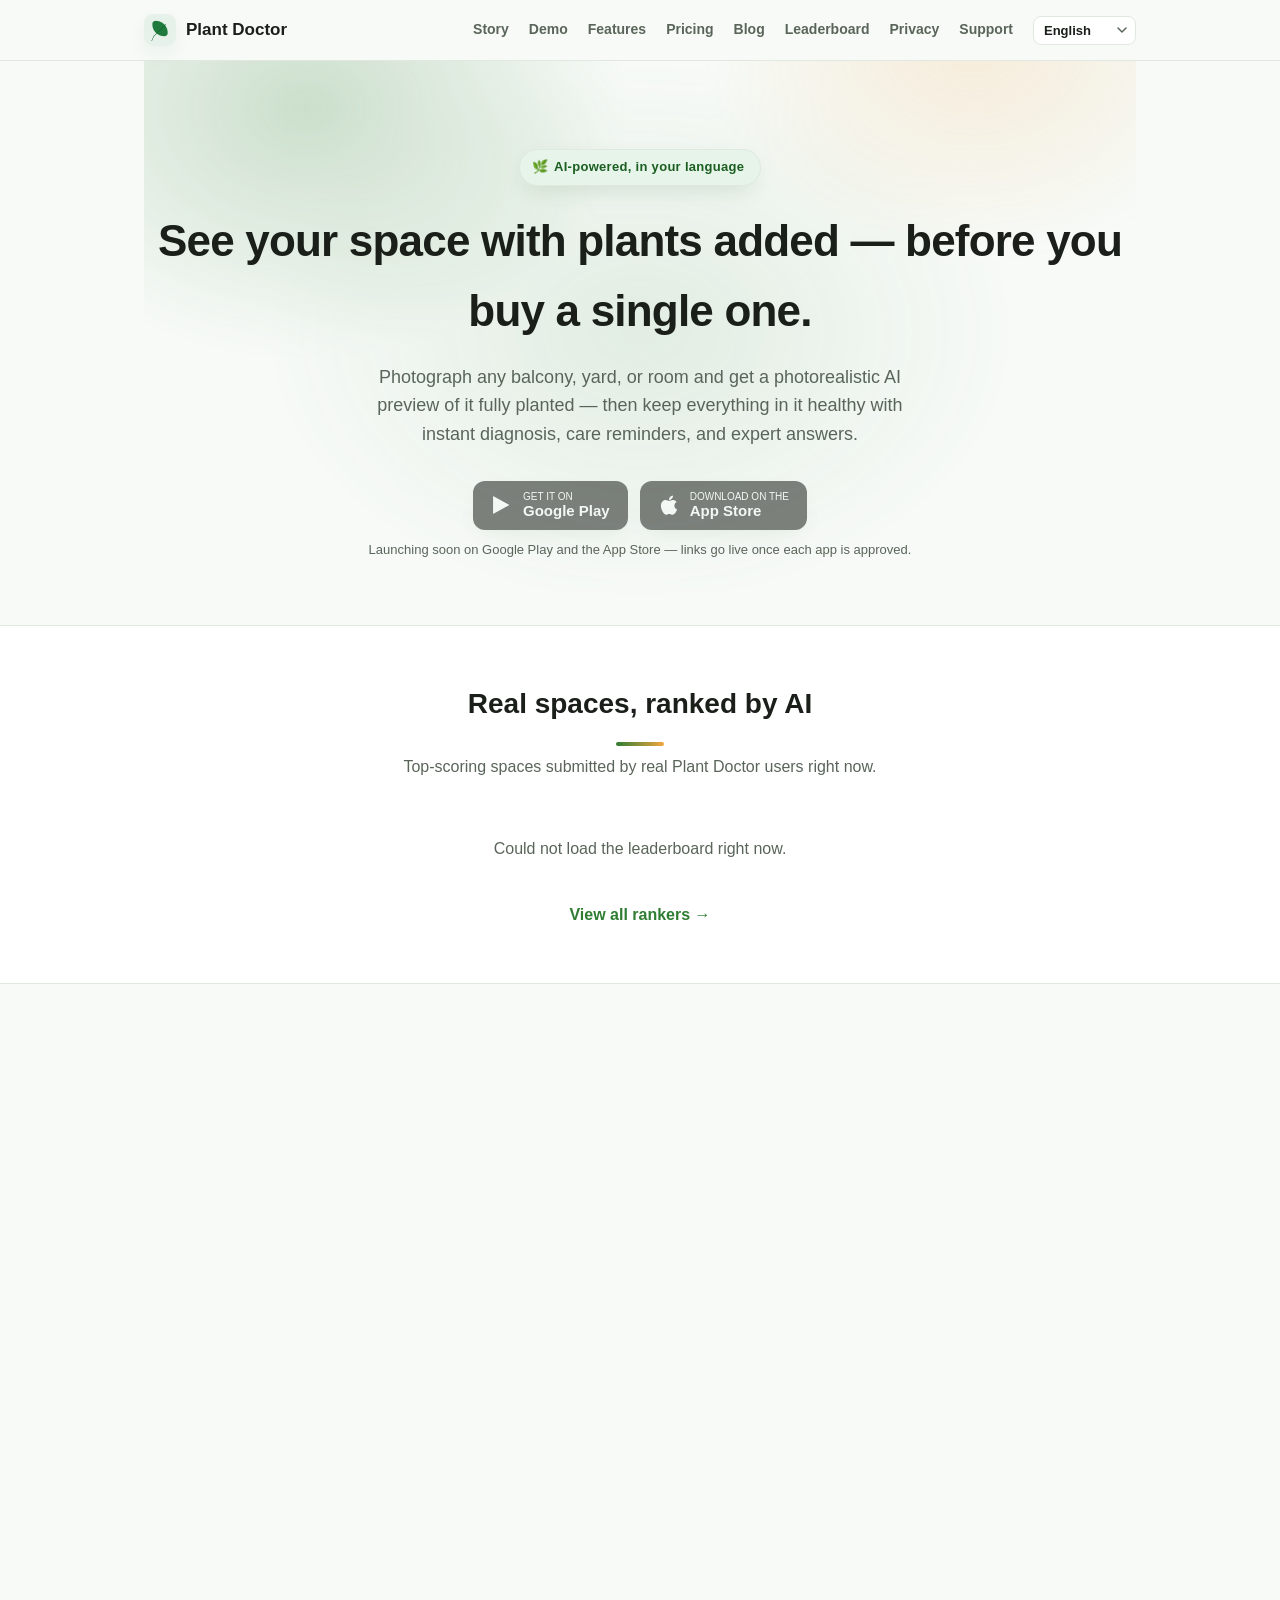
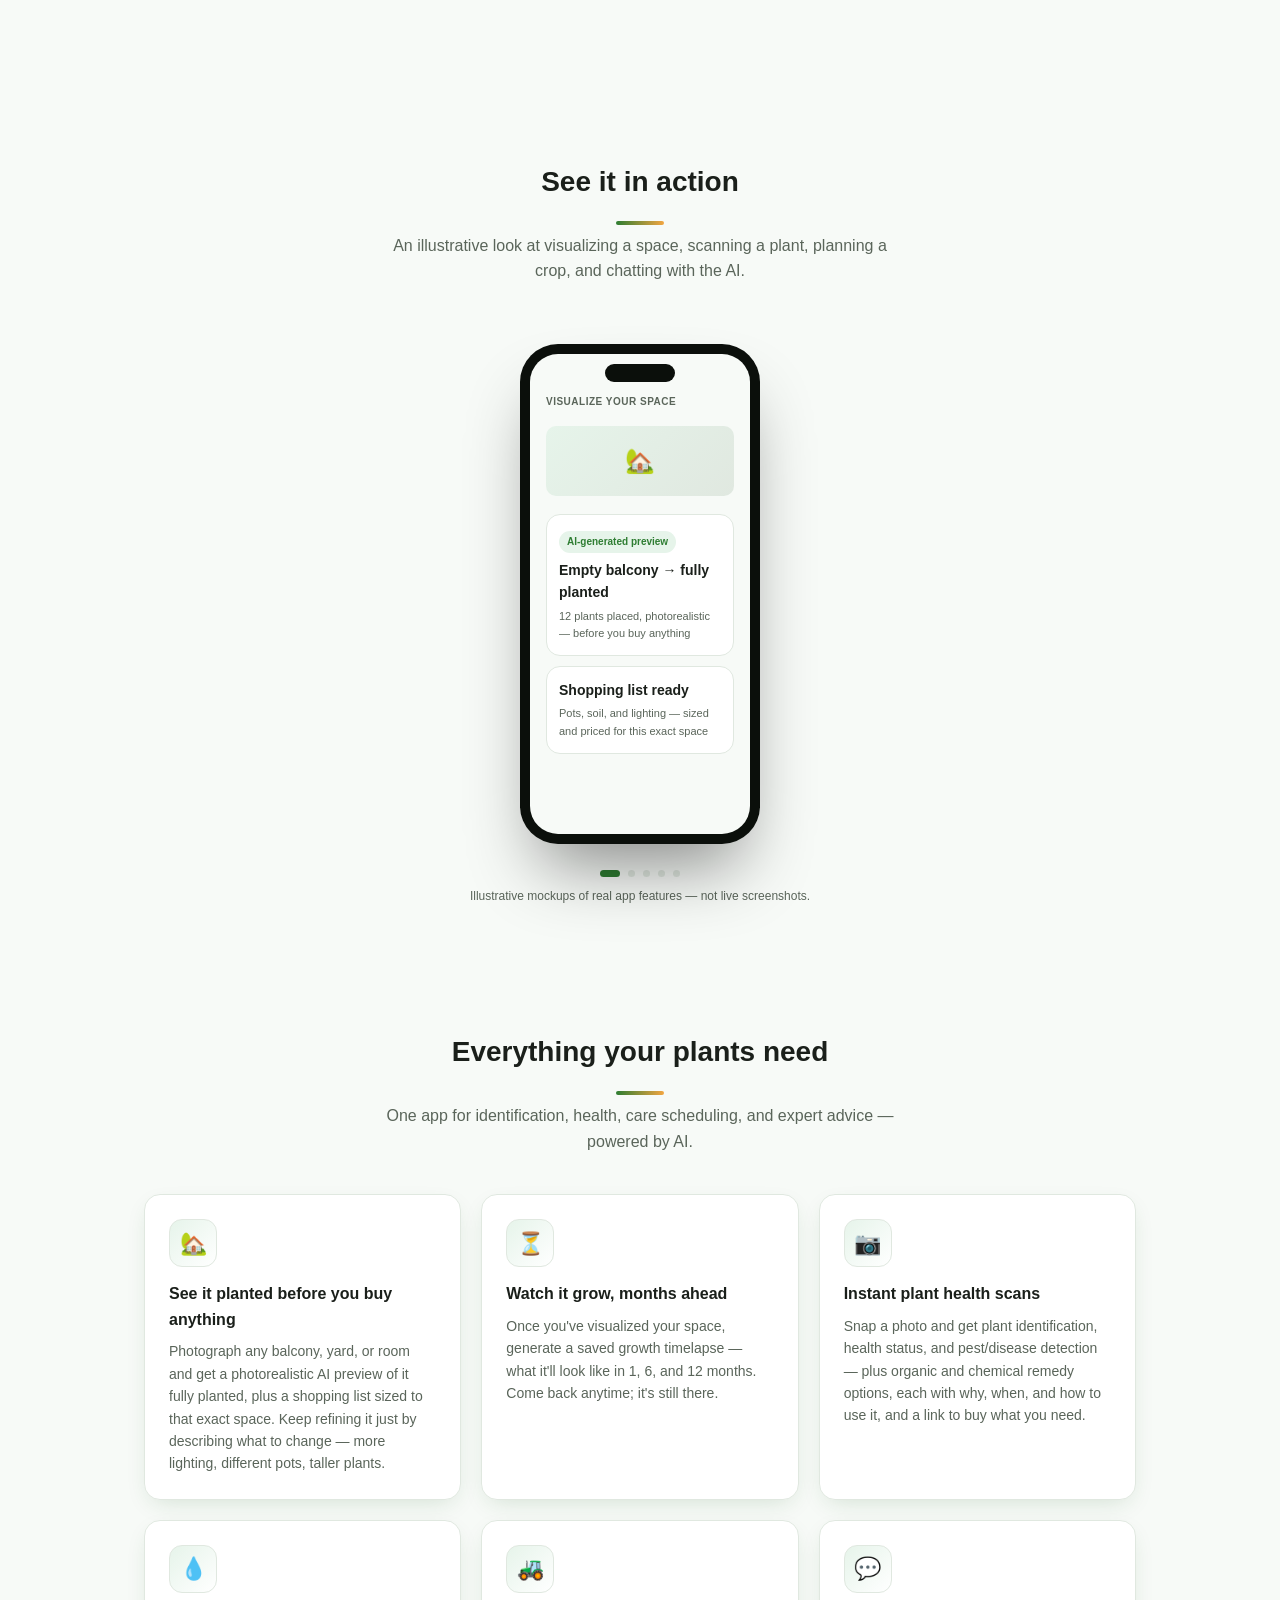
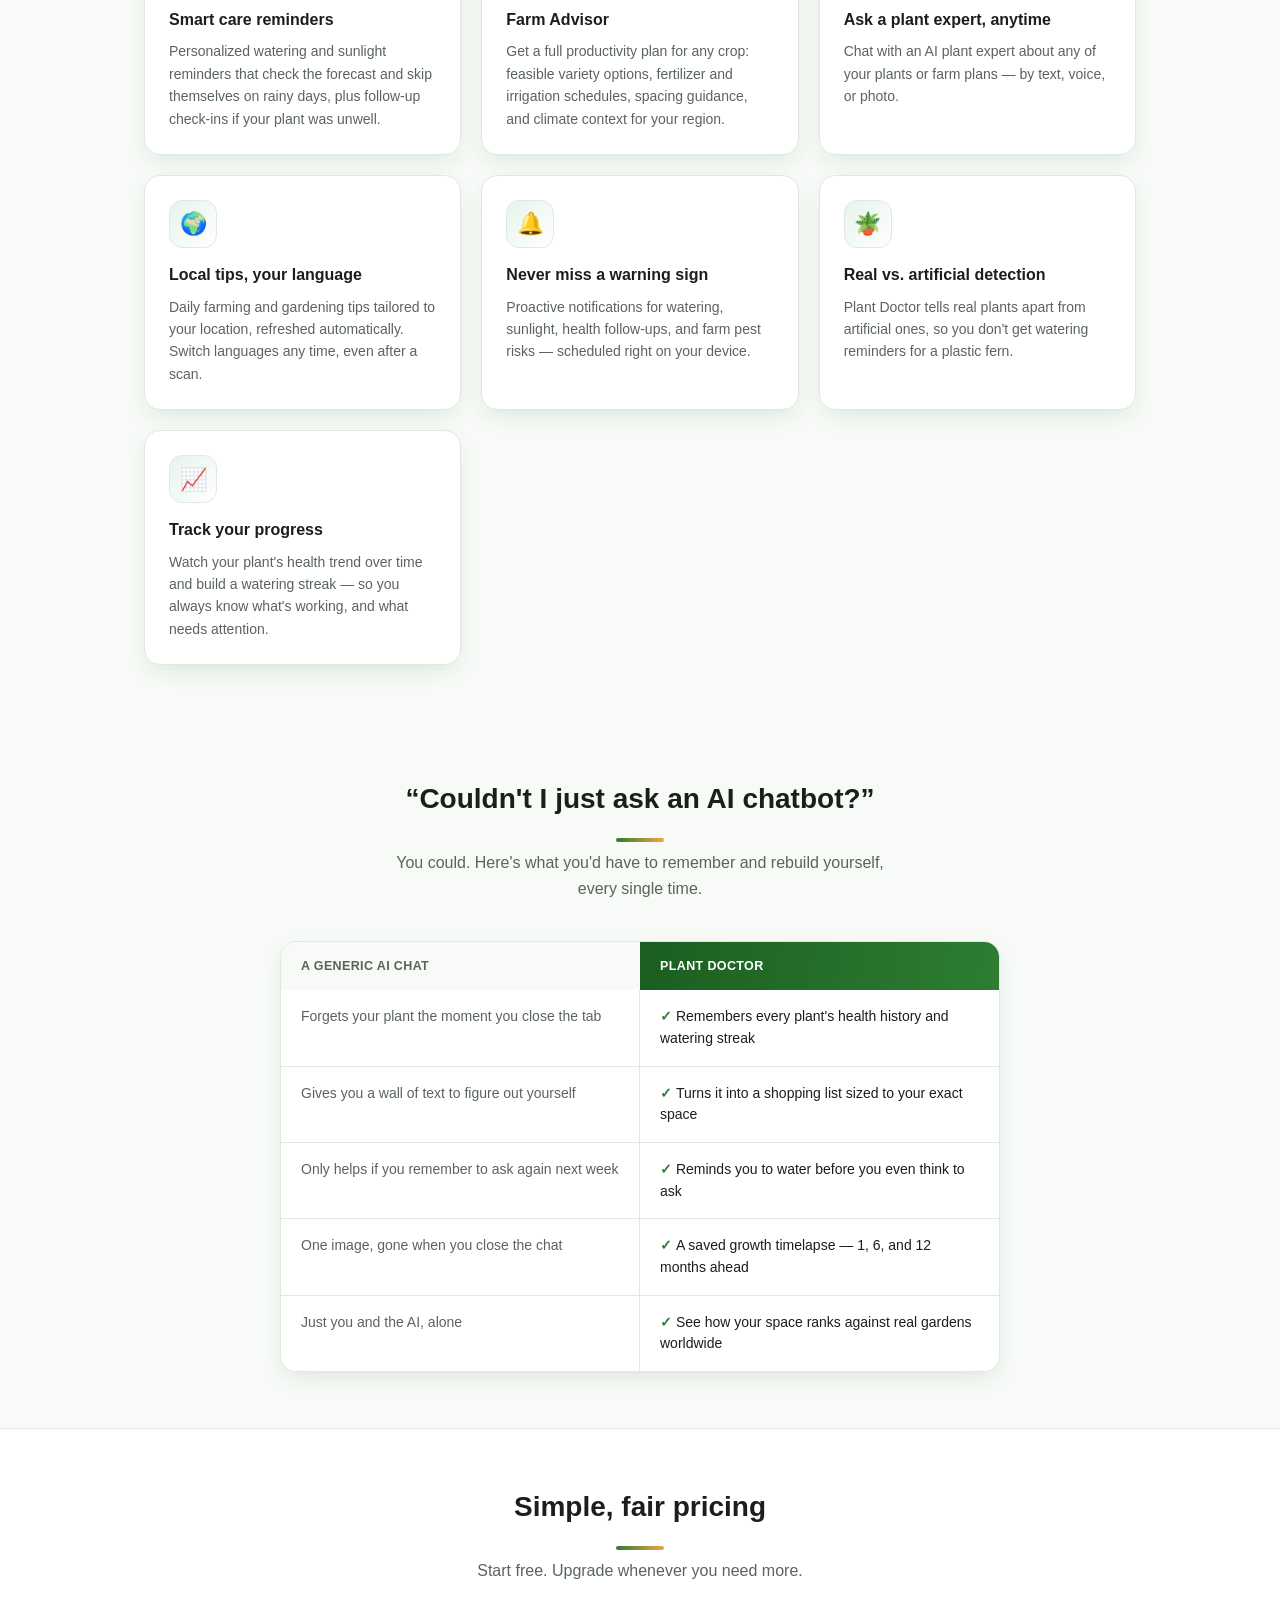
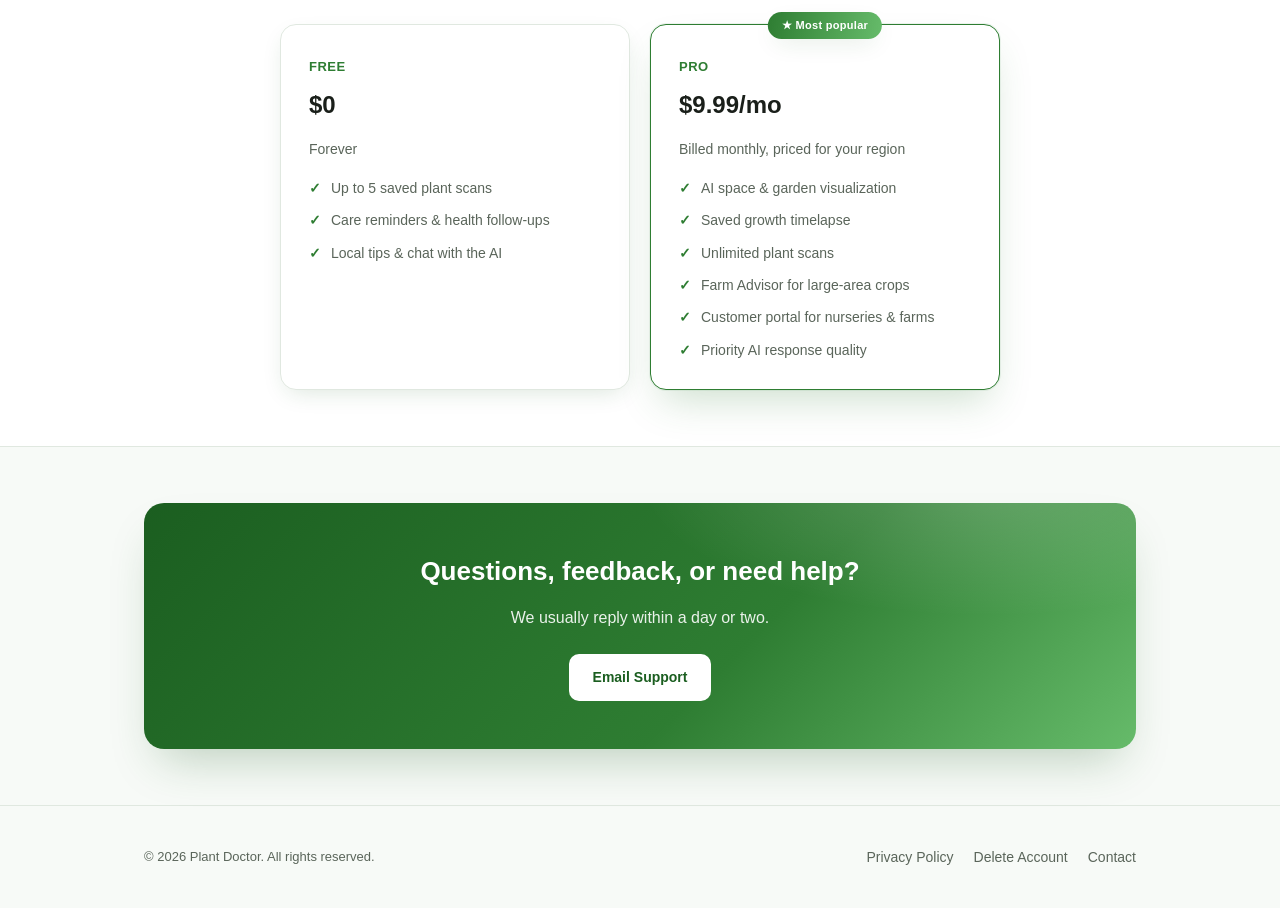
==== commit 7fb15c40: "Sharpen homepage USP: address "why not just use AI chat" directly Adds a comparison section right be" ====
--- a/index.html
+++ b/index.html
@@ -3,6 +3,8 @@
 <head>
 <meta charset="utf-8">
 <meta name="viewport" content="width=device-width, initial-scale=1">
+<script src="https://browser.sentry-cdn.com/10.73.0/bundle.min.js" crossorigin="anonymous"></script>
+<script>if (window.Sentry) { Sentry.init({ dsn: "https://23cd7998ac65d8c07c1e79cb64cdb11d@o4512033117569024.ingest.de.sentry.io/4512033150074960" }); }</script>
 <title>Plant Doctor — AI Plant Care & Farm Advisor</title>
 <meta name="description" content="AI-powered plant health scans, garden visualization, care reminders, and farm advisory — plus a public Space Ranking leaderboard where your garden, terrace, or indoor space gets AI-scored and ranked. Free, in your language.">
 <link rel="icon" type="image/png" sizes="32x32" href="./favicon-32.png">
@@ -164,6 +166,21 @@
   }
   .feature h3 { font-size: 16px; margin: 0 0 8px; }
   .feature p { font-size: 14px; color: var(--ink-muted); margin: 0; }
+
+  .compare { max-width: 720px; margin: 0 auto; border-radius: 16px; overflow: hidden; border: 1px solid var(--border); box-shadow: var(--shadow); }
+  .compare-head { display: grid; grid-template-columns: 1fr 1fr; }
+  .compare-head span { padding: 14px 20px; font-weight: 700; font-size: 12.5px; letter-spacing: 0.03em; text-transform: uppercase; }
+  .compare-head .col-generic { background: var(--bg); color: var(--ink-muted); }
+  .compare-head .col-pd { background: linear-gradient(100deg, var(--primary-dark), var(--primary)); color: #fff; }
+  .compare-row { display: grid; grid-template-columns: 1fr 1fr; background: var(--surface); }
+  .compare-row + .compare-row { border-top: 1px solid var(--border); }
+  .compare-cell { padding: 16px 20px; font-size: 14px; line-height: 1.55; }
+  .compare-cell.generic { color: var(--ink-muted); border-right: 1px solid var(--border); }
+  .compare-cell.pd { color: var(--ink); font-weight: 500; }
+  .compare-cell.pd::before { content: "✓ "; color: var(--primary); font-weight: 800; }
+  @media (max-width: 560px) {
+    .compare-head span, .compare-cell { padding: 12px 14px; font-size: 13px; }
+  }
 
   .pricing-grid { display: grid; grid-template-columns: repeat(auto-fit, minmax(260px, 1fr)); gap: 20px; max-width: 720px; margin: 0 auto; }
   .plan {
@@ -577,6 +594,11 @@
         <p data-i18n="f3Desc">Photograph any balcony, yard, or room and get a photorealistic AI preview of it fully planted, plus a shopping list sized to that exact space. Keep refining it just by describing what to change — more lighting, different pots, taller plants.</p>
       </div>
       <div class="feature reveal">
+        <div class="icon">⏳</div>
+        <h3 data-i18n="f10Title">Watch it grow, months ahead</h3>
+        <p data-i18n="f10Desc">Once you've visualized your space, generate a saved growth timelapse — what it'll look like in 1, 6, and 12 months. Come back anytime; it's still there.</p>
+      </div>
+      <div class="feature reveal">
         <div class="icon">📷</div>
         <h3 data-i18n="f1Title">Instant plant health scans</h3>
         <p data-i18n="f1Desc">Snap a photo and get plant identification, health status, and pest/disease detection — plus organic and chemical remedy options, each with why, when, and how to use it, and a link to buy what you need.</p>
@@ -615,6 +637,39 @@
         <div class="icon">📈</div>
         <h3 data-i18n="f9Title">Track your progress</h3>
         <p data-i18n="f9Desc">Watch your plant's health trend over time and build a watering streak — so you always know what's working, and what needs attention.</p>
+      </div>
+    </div>
+  </div>
+</section>
+
+<section id="compare">
+  <div class="wrap">
+    <h2 class="section-title" data-i18n="compareTitle">"Couldn't I just ask an AI chatbot?"</h2>
+    <p class="section-sub" data-i18n="compareSub">You could. Here's what you'd have to remember and rebuild yourself, every single time.</p>
+    <div class="compare">
+      <div class="compare-head">
+        <span class="col-generic" data-i18n="compareColGeneric">A generic AI chat</span>
+        <span class="col-pd" data-i18n="compareColPd">Plant Doctor</span>
+      </div>
+      <div class="compare-row">
+        <div class="compare-cell generic" data-i18n="compare1Generic">Forgets your plant the moment you close the tab</div>
+        <div class="compare-cell pd" data-i18n="compare1Pd">Remembers every plant's health history and watering streak</div>
+      </div>
+      <div class="compare-row">
+        <div class="compare-cell generic" data-i18n="compare2Generic">Gives you a wall of text to figure out yourself</div>
+        <div class="compare-cell pd" data-i18n="compare2Pd">Turns it into a shopping list sized to your exact space</div>
+      </div>
+      <div class="compare-row">
+        <div class="compare-cell generic" data-i18n="compare3Generic">Only helps if you remember to ask again next week</div>
+        <div class="compare-cell pd" data-i18n="compare3Pd">Reminds you to water before you even think to ask</div>
+      </div>
+      <div class="compare-row">
+        <div class="compare-cell generic" data-i18n="compare4Generic">One image, gone when you close the chat</div>
+        <div class="compare-cell pd" data-i18n="compare4Pd">A saved growth timelapse — 1, 6, and 12 months ahead</div>
+      </div>
+      <div class="compare-row">
+        <div class="compare-cell generic" data-i18n="compare5Generic">Just you and the AI, alone</div>
+        <div class="compare-cell pd" data-i18n="compare5Pd">See how your space ranks against real gardens worldwide</div>
       </div>
     </div>
   </div>
@@ -641,6 +696,7 @@
         <p class="price-note" data-i18n="proNote">Billed monthly, priced for your region</p>
         <ul>
           <li data-i18n="proLi5">AI space &amp; garden visualization</li>
+          <li data-i18n="proLi6">Saved growth timelapse</li>
           <li data-i18n="proLi1">Unlimited plant scans</li>
           <li data-i18n="proLi2">Farm Advisor for large-area crops</li>
           <li data-i18n="proLi3">Customer portal for nurseries & farms</li>
@@ -793,11 +849,19 @@
         f7Title: "Never miss a warning sign", f7Desc: "Proactive notifications for watering, sunlight, health follow-ups, and farm pest risks — scheduled right on your device.",
         f8Title: "Real vs. artificial detection", f8Desc: "Plant Doctor tells real plants apart from artificial ones, so you don't get watering reminders for a plastic fern.",
         f9Title: "Track your progress", f9Desc: "Watch your plant's health trend over time and build a watering streak — so you always know what's working, and what needs attention.",
+        f10Title: "Watch it grow, months ahead", f10Desc: "Once you've visualized your space, generate a saved growth timelapse — what it'll look like in 1, 6, and 12 months. Come back anytime; it's still there.",
+        compareTitle: "“Couldn't I just ask an AI chatbot?”", compareSub: "You could. Here's what you'd have to remember and rebuild yourself, every single time.",
+        compareColGeneric: "A generic AI chat", compareColPd: "Plant Doctor",
+        compare1Generic: "Forgets your plant the moment you close the tab", compare1Pd: "Remembers every plant's health history and watering streak",
+        compare2Generic: "Gives you a wall of text to figure out yourself", compare2Pd: "Turns it into a shopping list sized to your exact space",
+        compare3Generic: "Only helps if you remember to ask again next week", compare3Pd: "Reminds you to water before you even think to ask",
+        compare4Generic: "One image, gone when you close the chat", compare4Pd: "A saved growth timelapse — 1, 6, and 12 months ahead",
+        compare5Generic: "Just you and the AI, alone", compare5Pd: "See how your space ranks against real gardens worldwide",
         pricingTitle: "Simple, fair pricing", pricingSub: "Start free. Upgrade whenever you need more.",
         freeTag: "Free", freePrice: "$0", freeNote: "Forever",
         freeLi1: "Up to 5 saved plant scans", freeLi2: "Care reminders & health follow-ups", freeLi3: "Local tips & chat with the AI",
         proTag: "Pro", proPrice: "Regional pricing", proNote: "Billed monthly, priced for your region",
-        proLi1: "Unlimited plant scans", proLi2: "Farm Advisor for large-area crops", proLi3: "Customer portal for nurseries & farms", proLi4: "Priority AI response quality", proLi5: "AI space & garden visualization",
+        proLi1: "Unlimited plant scans", proLi2: "Farm Advisor for large-area crops", proLi3: "Customer portal for nurseries & farms", proLi4: "Priority AI response quality", proLi5: "AI space & garden visualization", proLi6: "Saved growth timelapse",
         contactTitle: "Questions, feedback, or need help?", contactSub: "We usually reply within a day or two.", contactBtn: "Email Support",
         footerCopyright: "© 2026 Plant Doctor. All rights reserved.", footerPrivacy: "Privacy Policy", footerContact: "Contact"
       },
@@ -1409,7 +1473,7 @@
     }
 
     fetch(
-      SUPABASE_URL + '/rest/v1/garden_rankings?select=photo_url,space_type,display_name,country&hidden=eq.false&order=visualized.desc,score.desc,created_at.desc&limit=5',
+      SUPABASE_URL + '/rest/v1/garden_rankings_leaderboard?select=photo_url,space_type,display_name,country&order=visualized.desc,score.desc,created_at.desc&limit=5',
       { headers: { apikey: SUPABASE_ANON_KEY, Authorization: 'Bearer ' + SUPABASE_ANON_KEY } }
     )
       .then(function (res) {
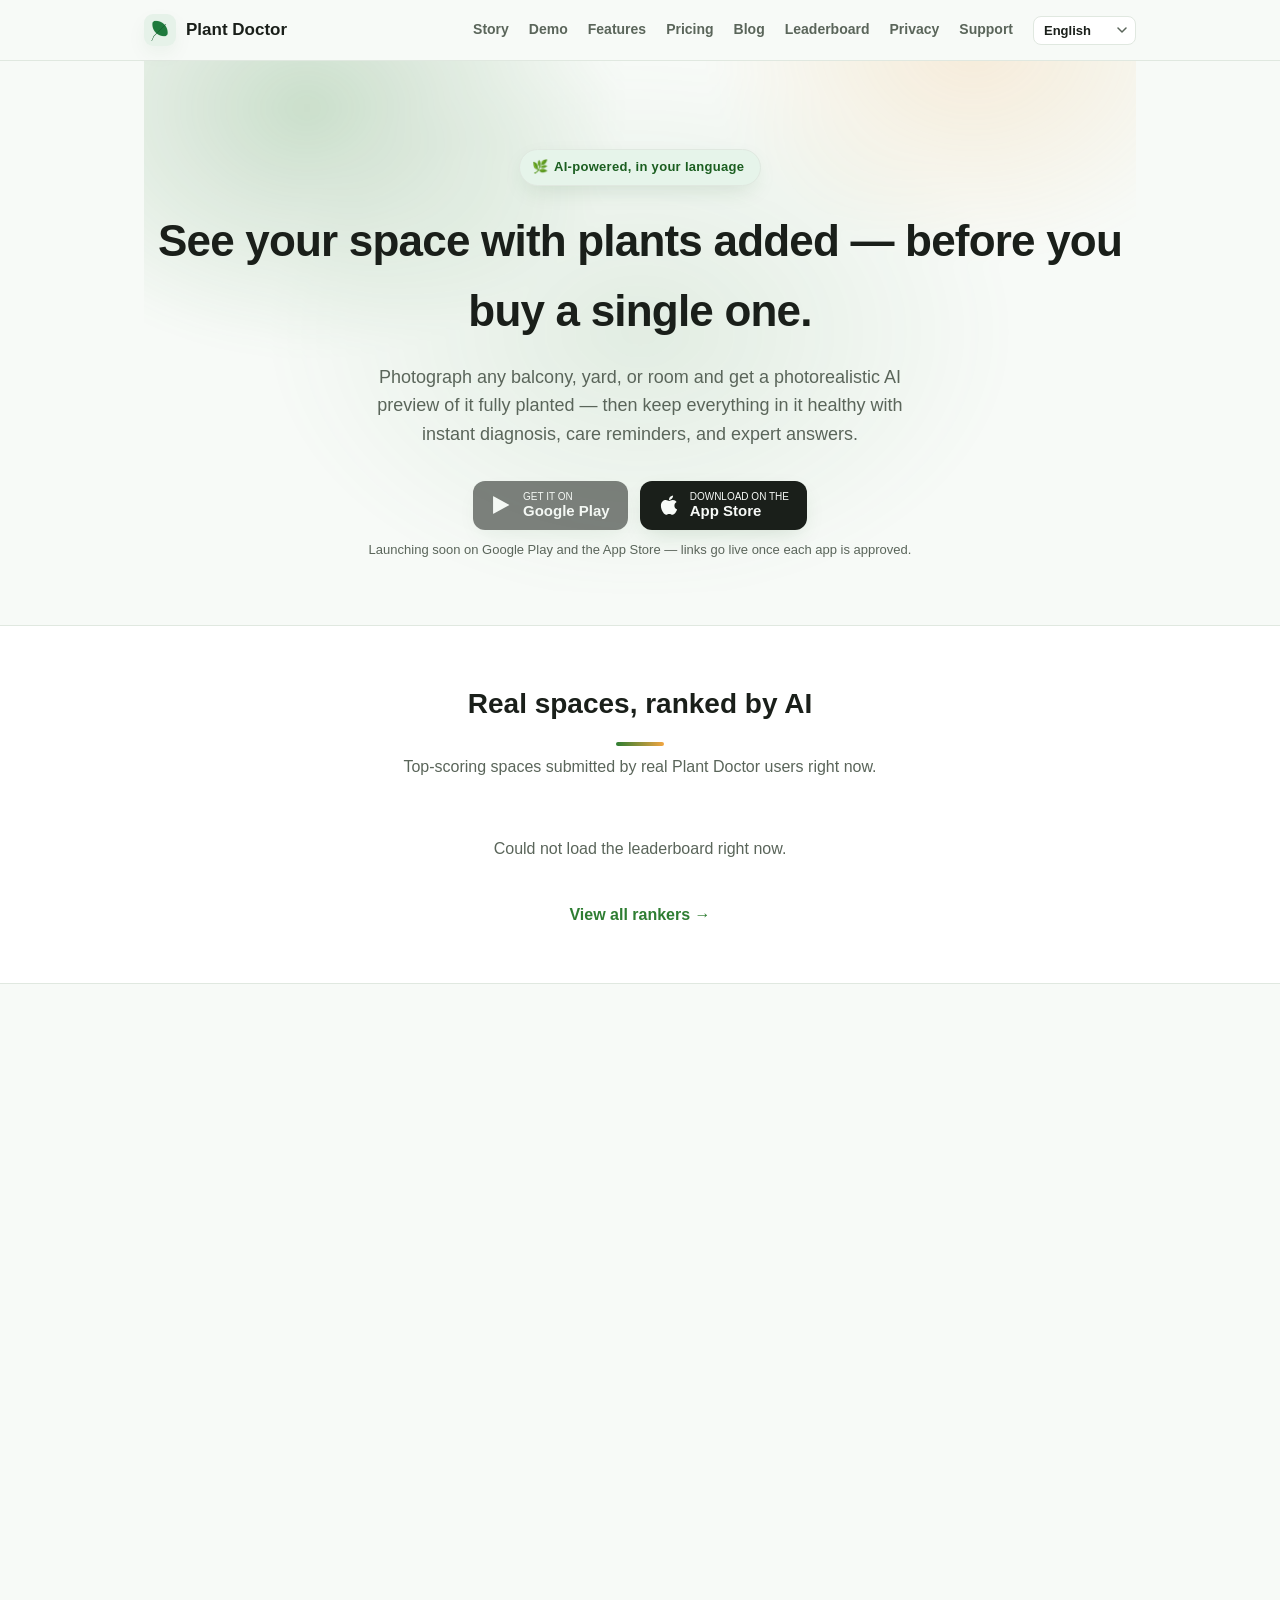
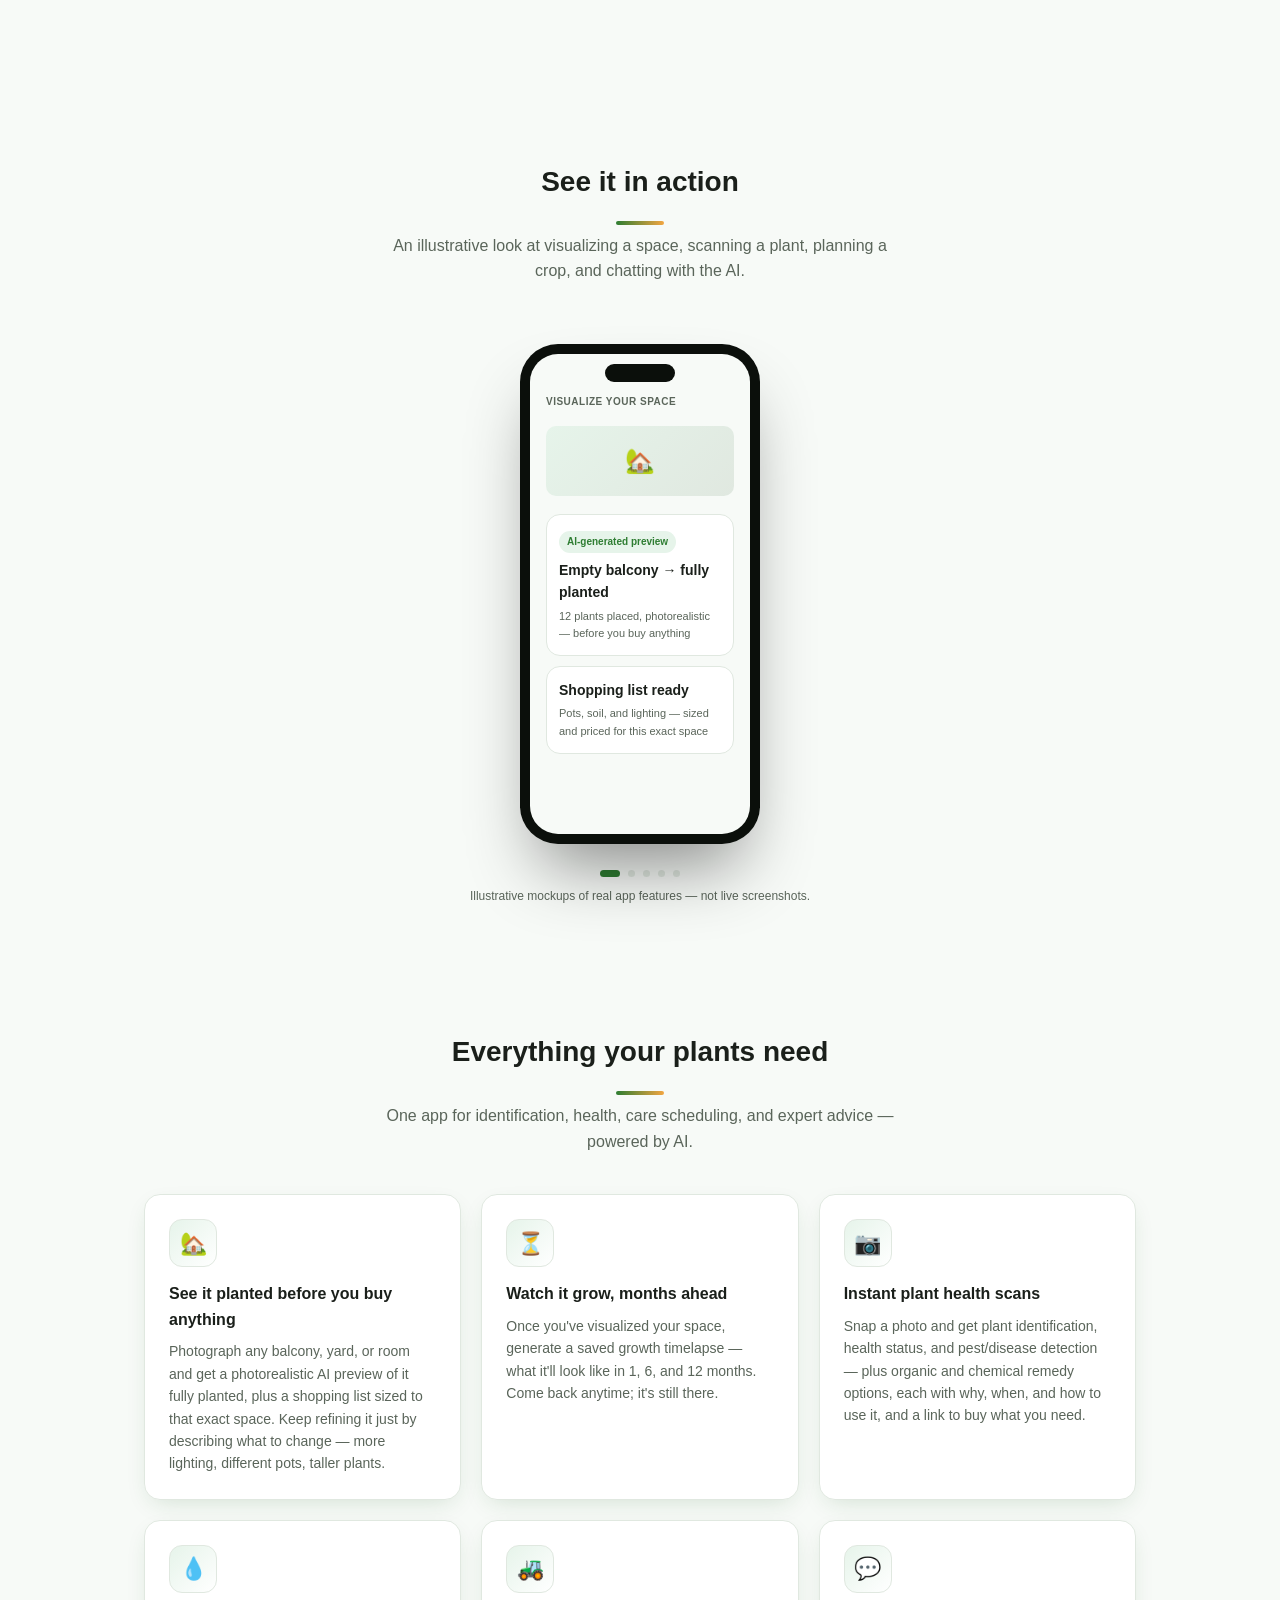
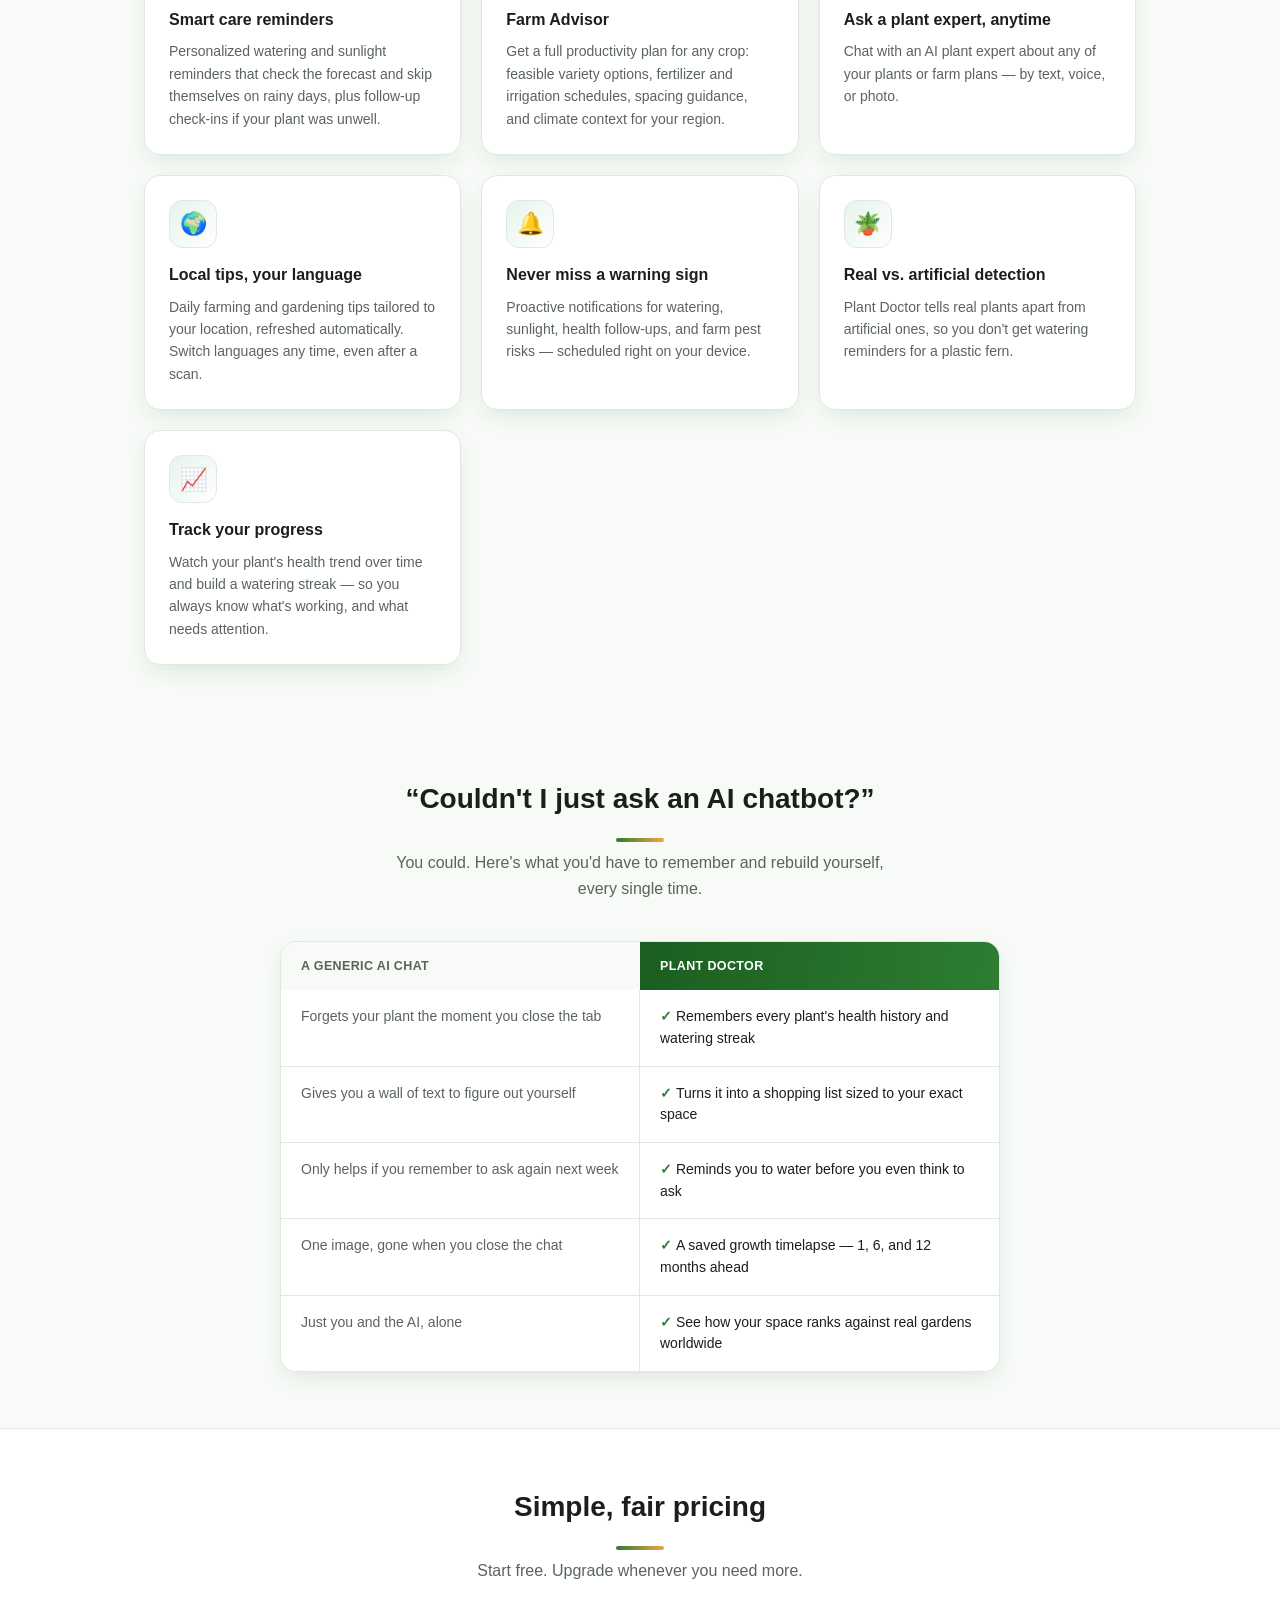
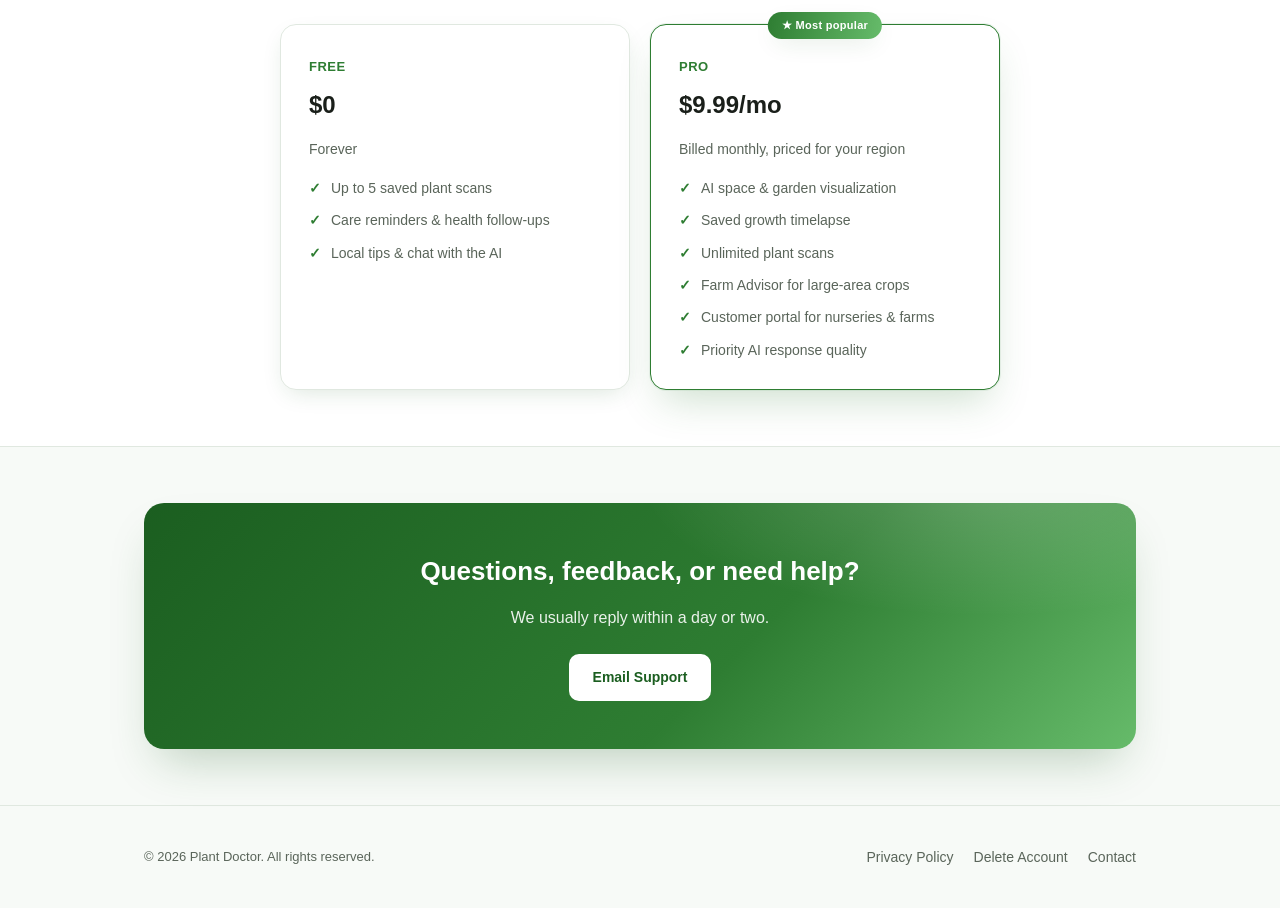
==== commit 60d3175e: "Enable App Store download link now that Plant Doctor is live App Store review passed and the app is " ====
--- a/index.html
+++ b/index.html
@@ -241,7 +241,10 @@
     cursor: not-allowed; opacity: 0.55;
     font-family: inherit;
     box-shadow: var(--shadow);
-  }
+    text-decoration: none;
+  }
+  .store-btn.live { cursor: pointer; opacity: 1; transition: transform .15s ease; }
+  .store-btn.live:hover { transform: translateY(-2px); }
   .store-btn svg { width: 22px; height: 22px; flex-shrink: 0; fill: var(--bg); }
   .store-btn span { display: flex; flex-direction: column; align-items: flex-start; line-height: 1.15; }
   .store-btn small { font-size: 10px; }
@@ -443,12 +446,12 @@
         <svg viewBox="0 0 512 512"><path d="M48 59.7v392.6c0 5.2 5.7 8.4 10.2 5.8l361.2-196.3c4.5-2.5 4.5-9.1 0-11.6L58.2 53.9c-4.5-2.6-10.2.6-10.2 5.8z"/></svg>
         <span><small data-i18n="storeGoogleSmall">GET IT ON</small><strong>Google Play</strong></span>
       </button>
-      <button type="button" class="store-btn" disabled title="Launching soon">
+      <a href="https://apps.apple.com/us/app/plant-doctor-ai-care-scan/id6808201483" target="_blank" rel="noopener" class="store-btn live">
         <svg viewBox="0 0 384 512"><path d="M318.7 268.7c-.2-36.7 16.4-64.4 50-84.8-18.8-26.9-47.2-41.7-84.7-44.6-35.5-2.8-74.3 20.7-88.5 20.7-15 0-49.4-19.7-76.4-19.7C63.3 141 4 184.8 4 273.5c0 26.2 4.8 53.3 14.4 81.2 12.8 37.3 59 128.8 107.2 127.3 25.2-.6 43-17.9 75.8-17.9 31.8 0 48.3 17.9 76.4 17.9 48.6-.7 90.4-84 102.6-121.4-65.2-30.7-61.7-90-61.7-91.9zm-56.6-164.2c27.3-32.4 24.8-61.9 24-72.5-24.1 1.4-52 16.4-67.9 34.9-17.5 19.8-27.8 44.3-25.6 71.9 26.1 2 49.9-11.4 69.5-34.3z"/></svg>
         <span><small data-i18n="storeAppleSmall">DOWNLOAD ON THE</small><strong>App Store</strong></span>
-      </button>
+      </a>
     </div>
-    <p class="store-note" data-i18n="storeNote">Launching soon on Google Play and the App Store — links go live once each app is approved.</p>
+    <p class="store-note" data-i18n="storeNote">Available now on the App Store. Google Play launching soon — the link goes live once the app is approved.</p>
   </section>
 </div>
 
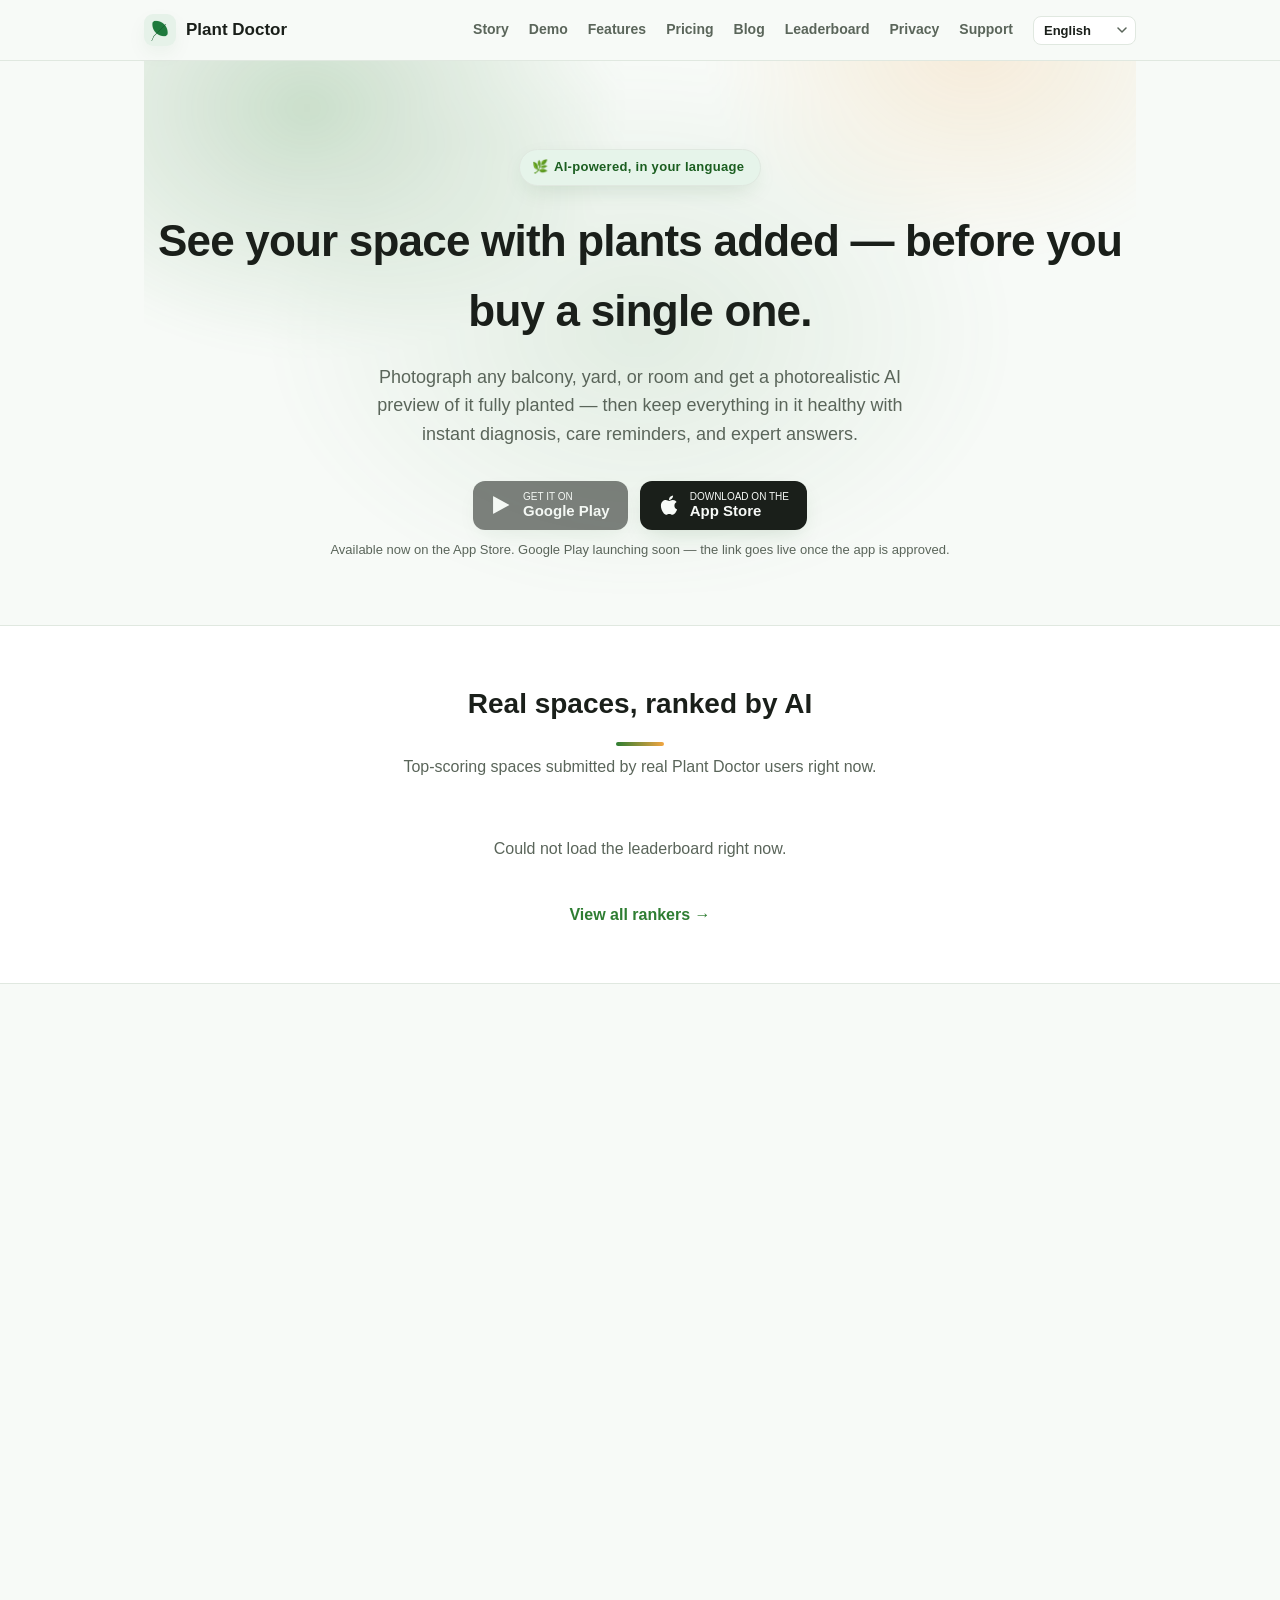
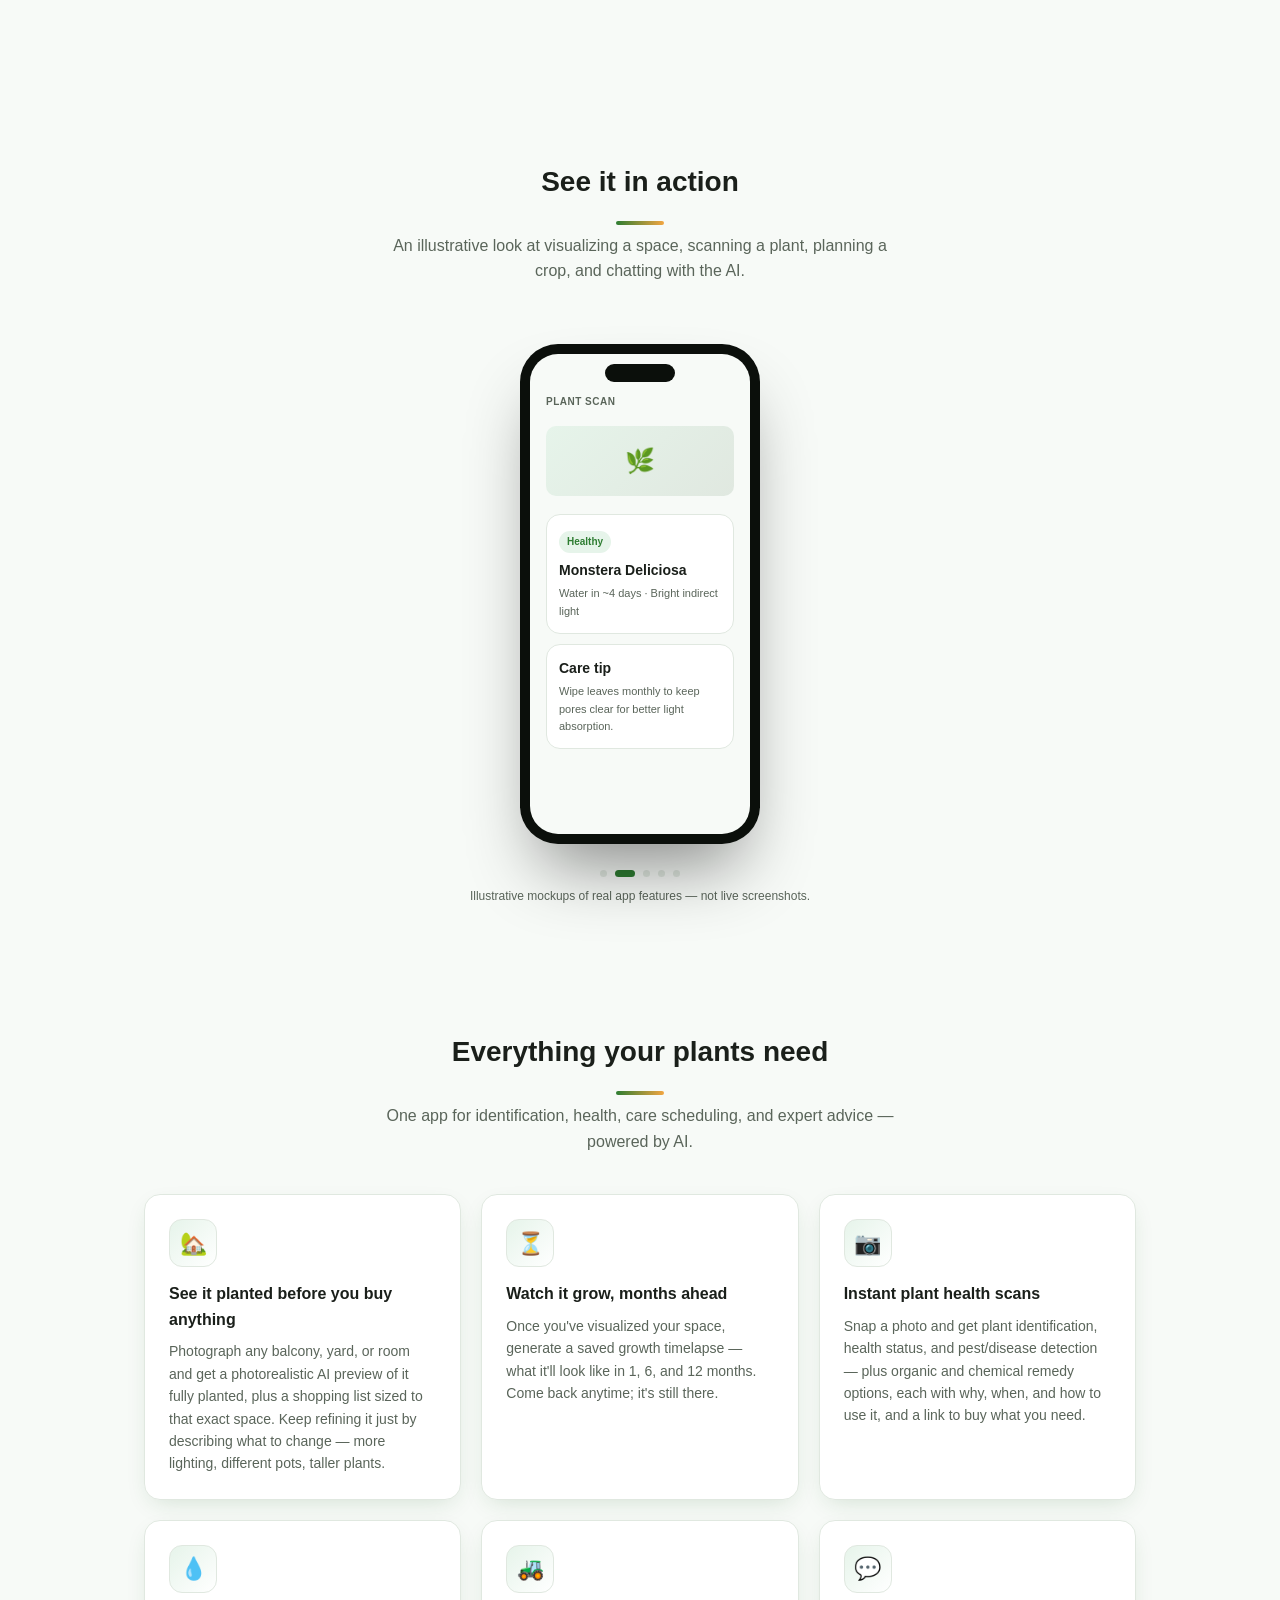
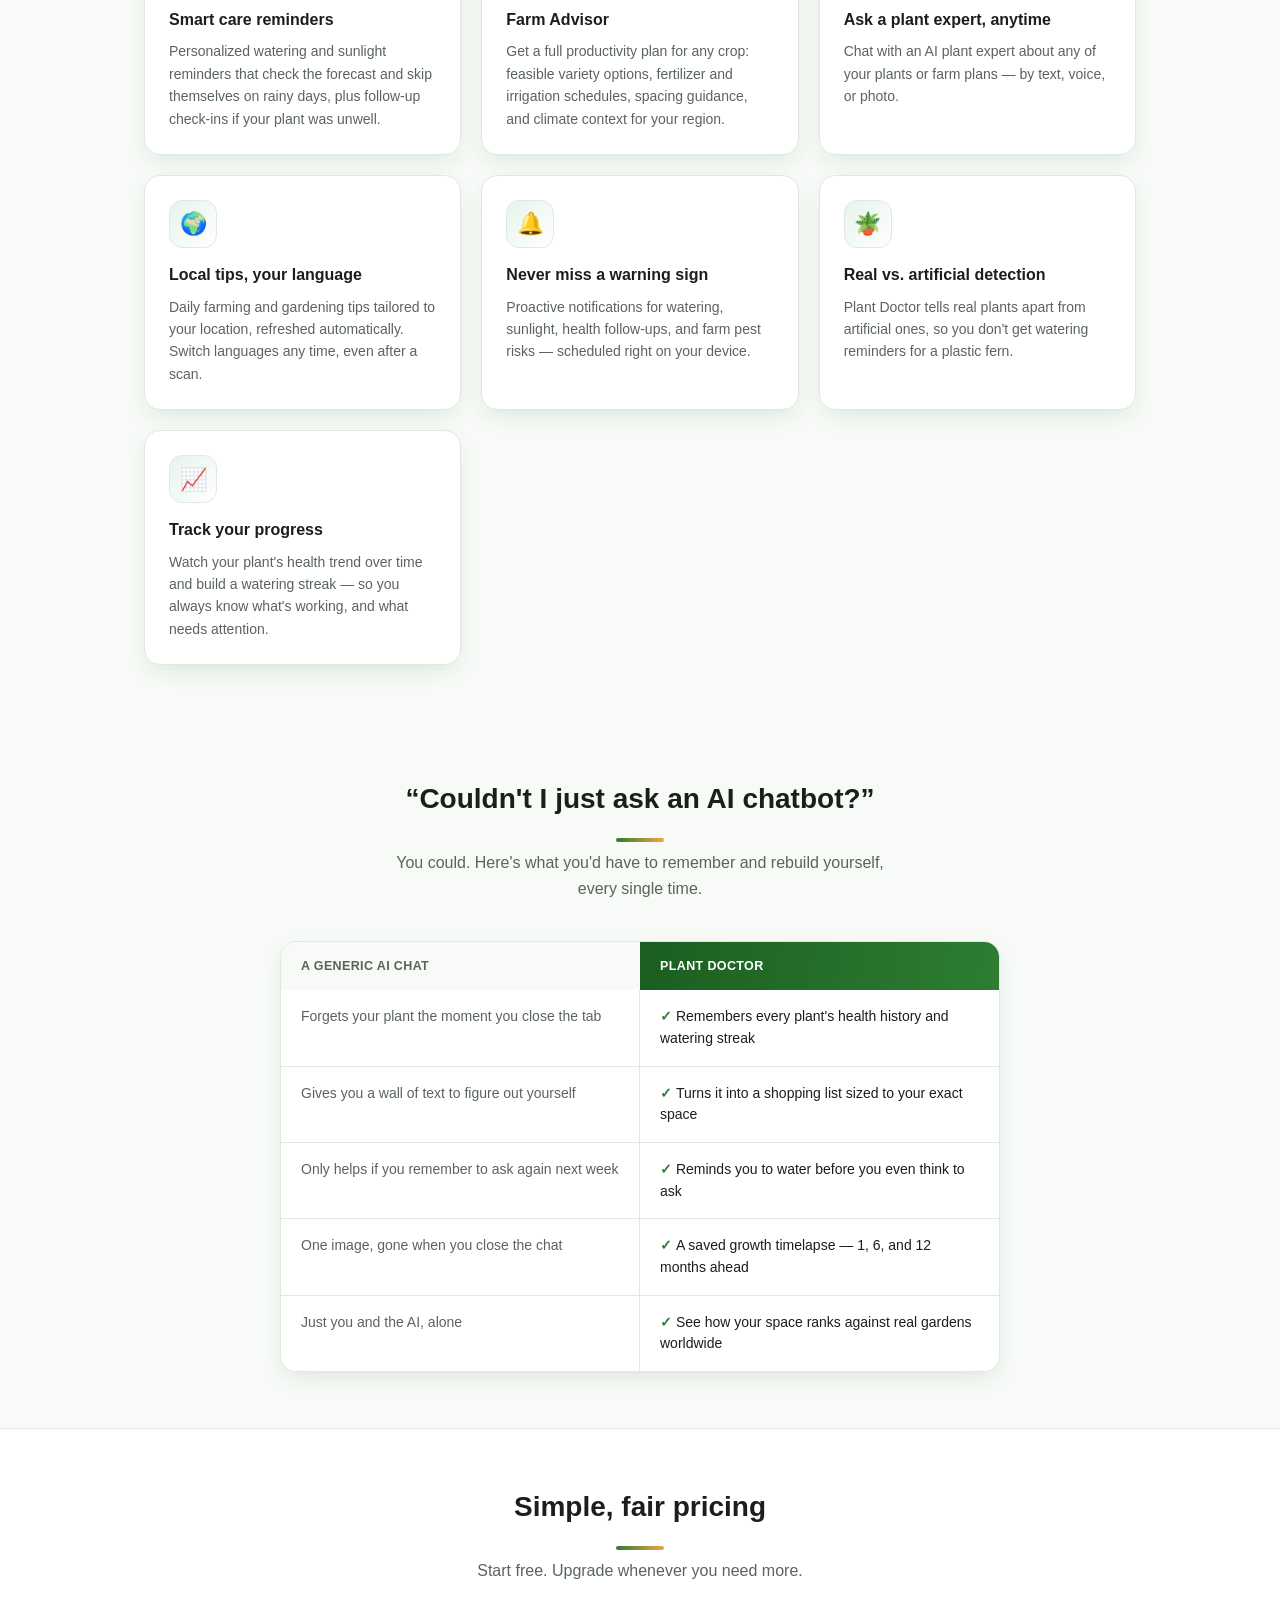
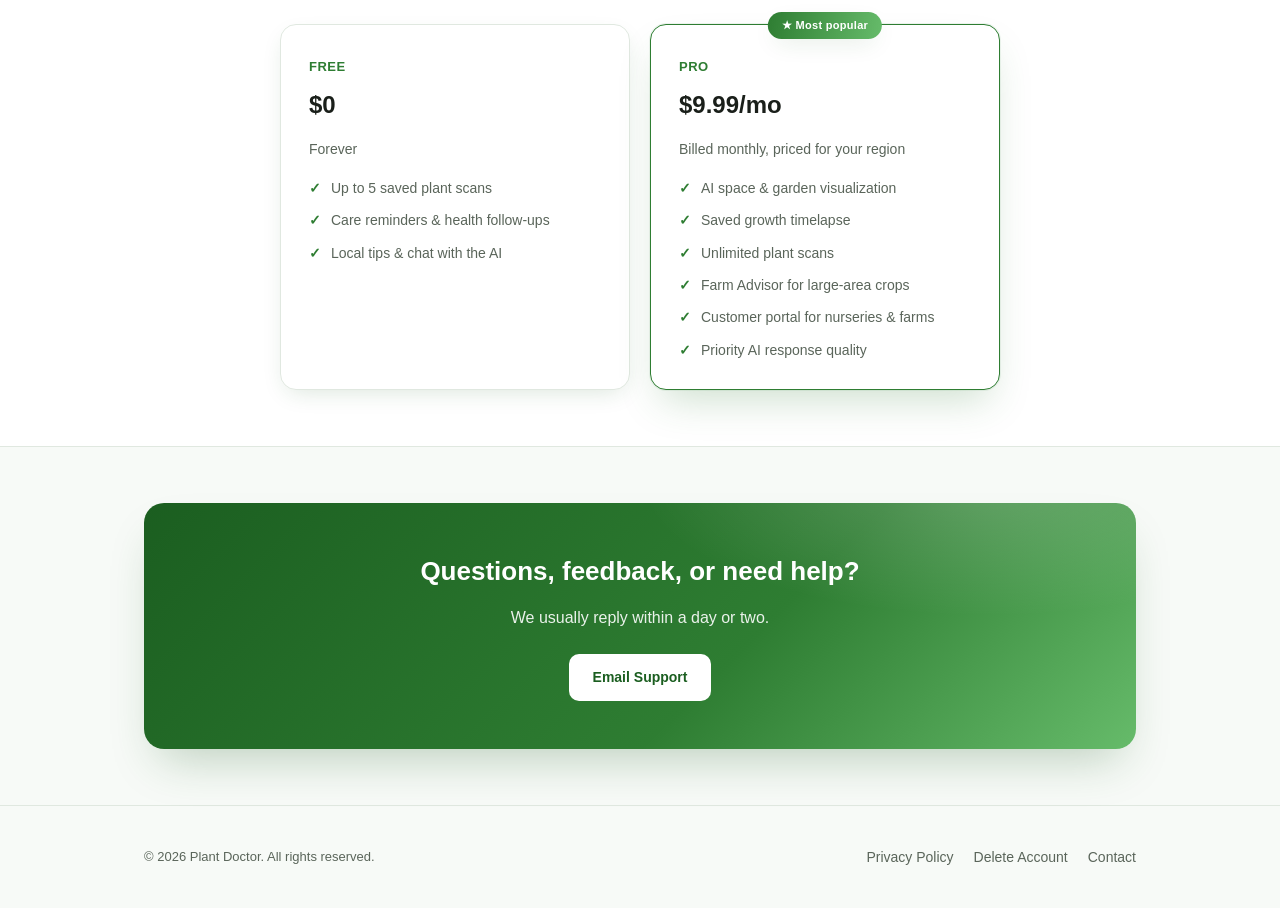
==== commit 50c5ac96: "Fix store note text to reflect App Store availability across all languages The storeNote translation" ====
--- a/index.html
+++ b/index.html
@@ -821,7 +821,7 @@
         heroLead: "Photograph any balcony, yard, or room and get a photorealistic AI preview of it fully planted — then keep everything in it healthy with instant diagnosis, care reminders, and expert answers.",
         storeGoogleSmall: "GET IT ON",
         storeAppleSmall: "DOWNLOAD ON THE",
-        storeNote: "Launching soon on Google Play and the App Store — links go live once each app is approved.",
+        storeNote: "Available now on the App Store. Google Play launching soon — the link goes live once the app is approved.",
         story0Title: "See it before you plant it.", story0Sub: "An AI-generated preview of your space, fully planted.",
         story1Title: "Every plant starts with a question.", story1Sub: "What is this? Is it healthy?",
         story2Title: "Snap a photo.", story2Sub: "Get an instant AI diagnosis.",
@@ -874,7 +874,7 @@
         heroTitle: "Soin des plantes par IA, planification agricole et conseils de jardinage — dans une seule appli.",
         heroLead: "Prenez une photo et obtenez un diagnostic de santé instantané, des rappels d'entretien personnalisés et des réponses d'experts — pour plantes d'intérieur, jardins et fermes entières.",
         storeGoogleSmall: "DISPONIBLE SUR",
-        storeNote: "Bientôt disponible sur Google Play — le lien sera actif une fois l'appli approuvée.",
+        storeNote: "Disponible dès maintenant sur l'App Store. Google Play arrive bientôt — le lien sera actif une fois l'appli approuvée.",
         story1Title: "Chaque plante commence par une question.", story1Sub: "Qu'est-ce que c'est ? Est-elle en bonne santé ?",
         story2Title: "Prenez une photo.", story2Sub: "Obtenez un diagnostic IA instantané.",
         story3Title: "Obtenez un plan d'entretien conçu pour elle.", story3Sub: "Arrosage, lumière et remèdes — adaptés à votre plante.",
@@ -916,7 +916,7 @@
         heroTitle: "AI पौधों की देखभाल, खेती की योजना, और बागवानी सलाह — एक ही ऐप में।",
         heroLead: "एक फोटो खींचें और तुरंत स्वास्थ्य निदान, व्यक्तिगत देखभाल अनुस्मारक, और विशेषज्ञ जवाब पाएं — घरेलू पौधों, बगीचों और बड़े खेतों के लिए।",
         storeGoogleSmall: "अभी पाएं",
-        storeNote: "Google Play पर जल्द लॉन्च हो रहा है — ऐप स्वीकृत होते ही लिंक सक्रिय होगा।",
+        storeNote: "अभी ऐप स्टोर पर उपलब्ध है। Google Play जल्द आ रहा है — ऐप स्वीकृत होते ही लिंक सक्रिय होगा।",
         story1Title: "हर पौधे की शुरुआत एक सवाल से होती है।", story1Sub: "यह क्या है? क्या यह स्वस्थ है?",
         story2Title: "एक फोटो खींचें।", story2Sub: "तुरंत AI निदान पाएं।",
         story3Title: "इसके लिए बनाई गई देखभाल योजना पाएं।", story3Sub: "पानी, रोशनी, और उपचार — आपके पौधे के अनुसार तैयार।",
@@ -958,7 +958,7 @@
         heroTitle: "AI উদ্ভিদ পরিচর্যা, কৃষি পরিকল্পনা এবং বাগান পরামর্শ — একটি অ্যাপে।",
         heroLead: "একটি ছবি তুলুন এবং তাৎক্ষণিক স্বাস্থ্য নির্ণয়, ব্যক্তিগতকৃত পরিচর্যার অনুস্মারক, এবং বিশেষজ্ঞ উত্তর পান — গৃহস্থ গাছপালা, বাগান এবং বড় খামারের জন্য।",
         storeGoogleSmall: "পেয়ে যান",
-        storeNote: "Google Play-তে শীঘ্রই আসছে — অ্যাপ অনুমোদিত হলে লিঙ্ক সক্রিয় হবে।",
+        storeNote: "এখনই অ্যাপ স্টোরে উপলব্ধ। Google Play শীঘ্রই আসছে — অ্যাপ অনুমোদিত হলে লিঙ্ক সক্রিয় হবে।",
         story1Title: "প্রতিটি গাছ একটি প্রশ্ন দিয়ে শুরু হয়।", story1Sub: "এটি কী? এটি কি সুস্থ?",
         story2Title: "একটি ছবি তুলুন।", story2Sub: "তাৎক্ষণিক AI নির্ণয় পান।",
         story3Title: "এর জন্য তৈরি একটি পরিচর্যা পরিকল্পনা পান।", story3Sub: "জল, আলো, এবং প্রতিকার — আপনার গাছের জন্য উপযুক্ত।",
@@ -1000,7 +1000,7 @@
         heroTitle: "AI మొక్కల సంరక్షణ, వ్యవసాయ ప్రణాళిక, మరియు తోట సలహా — ఒకే యాప్‌లో.",
         heroLead: "ఒక ఫోటో తీసి తక్షణ ఆరోగ్య నిర్ధారణ, వ్యక్తిగతీకరించిన సంరక్షణ రిమైండర్లు, మరియు నిపుణుల సమాధానాలు పొందండి — ఇంటి మొక్కలు, తోటలు మరియు పెద్ద వ్యవసాయ క్షేత్రాల కోసం.",
         storeGoogleSmall: "పొందండి",
-        storeNote: "Google Playలో త్వరలో వస్తుంది — యాప్ ఆమోదించబడిన తర్వాత లింక్ యాక్టివ్ అవుతుంది.",
+        storeNote: "యాప్ స్టోర్‌లో ఇప్పుడు అందుబాటులో ఉంది. Google Play త్వరలో వస్తుంది — యాప్ ఆమోదించబడిన తర్వాత లింక్ యాక్టివ్ అవుతుంది.",
         story1Title: "ప్రతి మొక్క ఒక ప్రశ్నతో మొదలవుతుంది.", story1Sub: "ఇది ఏమిటి? ఇది ఆరోగ్యంగా ఉందా?",
         story2Title: "ఒక ఫోటో తీయండి.", story2Sub: "తక్షణ AI నిర్ధారణ పొందండి.",
         story3Title: "దాని కోసమే రూపొందించిన సంరక్షణ ప్రణాళికను పొందండి.", story3Sub: "నీరు, వెలుతురు, మరియు చికిత్సలు — మీ మొక్కకు అనుగుణంగా.",
@@ -1042,7 +1042,7 @@
         heroTitle: "AI தாவர பராமரிப்பு, விவசாய திட்டமிடல், மற்றும் தோட்ட ஆலோசனை — ஒரே ஆப்பில்.",
         heroLead: "ஒரு புகைப்படம் எடுத்து உடனடி ஆரோக்கிய கண்டறிதல், தனிப்பயனாக்கப்பட்ட பராமரிப்பு நினைவூட்டல்கள், மற்றும் நிபுணர் பதில்களைப் பெறுங்கள் — வீட்டு தாவரங்கள், தோட்டங்கள் மற்றும் பெரிய பண்ணைகளுக்கு.",
         storeGoogleSmall: "பெறவும்",
-        storeNote: "Google Playயில் விரைவில் வருகிறது — ஆப் அங்கீகரிக்கப்பட்டவுடன் இணைப்பு செயலில் இருக்கும்.",
+        storeNote: "இப்போது App Store-இல் கிடைக்கிறது. Google Play விரைவில் வருகிறது — ஆப் அங்கீகரிக்கப்பட்டவுடன் இணைப்பு செயலில் இருக்கும்.",
         story1Title: "ஒவ்வொரு தாவரமும் ஒரு கேள்வியுடன் தொடங்குகிறது.", story1Sub: "இது என்ன? இது ஆரோக்கியமாக உள்ளதா?",
         story2Title: "ஒரு புகைப்படம் எடுக்கவும்.", story2Sub: "உடனடி AI கண்டறிதலைப் பெறுங்கள்.",
         story3Title: "அதற்கே உருவாக்கப்பட்ட பராமரிப்பு திட்டத்தைப் பெறுங்கள்.", story3Sub: "நீர்ப்பாசனம், ஒளி, மற்றும் தீர்வுகள் — உங்கள் தாவரத்திற்கு ஏற்றவாறு.",
@@ -1084,7 +1084,7 @@
         heroTitle: "AI वनस्पती काळजी, शेती नियोजन, आणि बाग सल्ला — एकाच अॅपमध्ये.",
         heroLead: "एक फोटो काढा आणि त्वरित आरोग्य निदान, वैयक्तिकृत काळजी स्मरणपत्रे, आणि तज्ञांची उत्तरे मिळवा — घरगुती रोपे, बागा आणि मोठ्या शेतांसाठी.",
         storeGoogleSmall: "मिळवा",
-        storeNote: "Google Play वर लवकरच येत आहे — अॅप मंजूर झाल्यावर लिंक सक्रिय होईल.",
+        storeNote: "आता अ‍ॅप स्टोअरवर उपलब्ध आहे. Google Play लवकरच येत आहे — अ‍ॅप मंजूर झाल्यावर लिंक सक्रिय होईल.",
         story1Title: "प्रत्येक रोपाची सुरुवात एका प्रश्नाने होते.", story1Sub: "हे काय आहे? हे निरोगी आहे का?",
         story2Title: "एक फोटो काढा.", story2Sub: "त्वरित AI निदान मिळवा.",
         story3Title: "त्यासाठी खास बनवलेली काळजी योजना मिळवा.", story3Sub: "पाणी, प्रकाश, आणि उपचार — तुमच्या रोपासाठी सानुकूलित.",
@@ -1126,7 +1126,7 @@
         heroTitle: "AI છોડની સંભાળ, ખેતી આયોજન, અને બગીચા સલાહ — એક જ એપમાં.",
         heroLead: "એક ફોટો લો અને તાત્કાલિક આરોગ્ય નિદાન, વ્યક્તિગત સંભાળ રીમાઇન્ડર્સ, અને નિષ્ણાત જવાબો મેળવો — ઘરેલુ છોડ, બગીચા અને મોટા ખેતરો માટે.",
         storeGoogleSmall: "મેળવો",
-        storeNote: "Google Play પર ટૂંક સમયમાં આવે છે — એપ મંજૂર થયા પછી લિંક સક્રિય થશે.",
+        storeNote: "હવે એપ સ્ટોર પર ઉપલબ્ધ છે. Google Play ટૂંક સમયમાં આવે છે — એપ મંજૂર થયા પછી લિંક સક્રિય થશે.",
         story1Title: "દરેક છોડ એક પ્રશ્નથી શરૂ થાય છે.", story1Sub: "આ શું છે? શું આ સ્વસ્થ છે?",
         story2Title: "એક ફોટો લો.", story2Sub: "તાત્કાલિક AI નિદાન મેળવો.",
         story3Title: "તેના માટે ખાસ બનાવેલી સંભાળ યોજના મેળવો.", story3Sub: "પાણી, પ્રકાશ, અને ઉપચાર — તમારા છોડ માટે અનુકૂળ.",
@@ -1168,7 +1168,7 @@
         heroTitle: "AI ಸಸ್ಯ ಆರೈಕೆ, ಕೃಷಿ ಯೋಜನೆ, ಮತ್ತು ತೋಟದ ಸಲಹೆ — ಒಂದೇ ಅಪ್ಲಿಕೇಶನ್‌ನಲ್ಲಿ.",
         heroLead: "ಒಂದು ಫೋಟೋ ತೆಗೆದು ತಕ್ಷಣದ ಆರೋಗ್ಯ ರೋಗನಿರ್ಣಯ, ವೈಯಕ್ತೀಕರಿಸಿದ ಆರೈಕೆ ಜ್ಞಾಪನೆಗಳು, ಮತ್ತು ತಜ್ಞರ ಉತ್ತರಗಳನ್ನು ಪಡೆಯಿರಿ — ಮನೆ ಗಿಡಗಳು, ತೋಟಗಳು ಮತ್ತು ದೊಡ್ಡ ತೋಟಗಳಿಗಾಗಿ.",
         storeGoogleSmall: "ಪಡೆಯಿರಿ",
-        storeNote: "Google Playನಲ್ಲಿ ಶೀಘ್ರದಲ್ಲೇ ಬರುತ್ತಿದೆ — ಅಪ್ಲಿಕೇಶನ್ ಅನುಮೋದನೆಗೊಂಡ ನಂತರ ಲಿಂಕ್ ಸಕ್ರಿಯವಾಗುತ್ತದೆ.",
+        storeNote: "ಈಗ ಆಪ್ ಸ್ಟೋರ್‌ನಲ್ಲಿ ಲಭ್ಯವಿದೆ. Google Play ಶೀಘ್ರದಲ್ಲೇ ಬರುತ್ತಿದೆ — ಅಪ್ಲಿಕೇಶನ್ ಅನುಮೋದನೆಗೊಂಡ ನಂತರ ಲಿಂಕ್ ಸಕ್ರಿಯವಾಗುತ್ತದೆ.",
         story1Title: "ಪ್ರತಿ ಸಸ್ಯವು ಒಂದು ಪ್ರಶ್ನೆಯಿಂದ ಪ್ರಾರಂಭವಾಗುತ್ತದೆ.", story1Sub: "ಇದು ಏನು? ಇದು ಆರೋಗ್ಯಕರವಾಗಿದೆಯೇ?",
         story2Title: "ಒಂದು ಫೋಟೋ ತೆಗೆಯಿರಿ.", story2Sub: "ತಕ್ಷಣದ AI ರೋಗನಿರ್ಣಯವನ್ನು ಪಡೆಯಿರಿ.",
         story3Title: "ಅದಕ್ಕಾಗಿಯೇ ರೂಪಿಸಿದ ಆರೈಕೆ ಯೋಜನೆಯನ್ನು ಪಡೆಯಿರಿ.", story3Sub: "ನೀರುಣಿಸುವಿಕೆ, ಬೆಳಕು, ಮತ್ತು ಪರಿಹಾರಗಳು — ನಿಮ್ಮ ಸಸ್ಯಕ್ಕೆ ಅನುಗುಣವಾಗಿ.",
@@ -1210,7 +1210,7 @@
         heroTitle: "AI സസ്യ പരിചരണം, കൃഷി ആസൂത്രണം, ഒപ്പം തോട്ടഗൃഹ ഉപദേശം — ഒരൊറ്റ ആപ്പിൽ.",
         heroLead: "ഒരു ഫോട്ടോ എടുത്ത് തൽക്ഷണ ആരോഗ്യ നിർണയം, വ്യക്തിഗതമാക്കിയ പരിചരണ ഓർമ്മപ്പെടുത്തലുകൾ, വിദഗ്ധ ഉത്തരങ്ങൾ എന്നിവ നേടുക — വീട്ടിലെ ചെടികൾ, തോട്ടങ്ങൾ, വലിയ കൃഷിയിടങ്ങൾ എന്നിവയ്ക്ക്.",
         storeGoogleSmall: "നേടുക",
-        storeNote: "Google Playയിൽ ഉടൻ വരുന്നു — ആപ്പ് അംഗീകരിച്ചുകഴിഞ്ഞാൽ ലിങ്ക് സജീവമാകും.",
+        storeNote: "ഇപ്പോൾ App Store-ൽ ലഭ്യമാണ്. Google Play ഉടൻ വരുന്നു — ആപ്പ് അംഗീകരിച്ചുകഴിഞ്ഞാൽ ലിങ്ക് സജീവമാകും.",
         story1Title: "ഓരോ ചെടിയും ഒരു ചോദ്യത്തിൽ തുടങ്ങുന്നു.", story1Sub: "ഇതെന്താണ്? ഇത് ആരോഗ്യമുള്ളതാണോ?",
         story2Title: "ഒരു ഫോട്ടോ എടുക്കുക.", story2Sub: "തൽക്ഷണ AI നിർണയം നേടുക.",
         story3Title: "അതിനായി പ്രത്യേകം തയ്യാറാക്കിയ പരിചരണ പദ്ധതി നേടുക.", story3Sub: "നനയ്ക്കൽ, വെളിച്ചം, പരിഹാരങ്ങൾ — നിങ്ങളുടെ ചെടിക്ക് അനുയോജ്യമായത്.",
@@ -1252,7 +1252,7 @@
         heroTitle: "AI ਪੌਦਿਆਂ ਦੀ ਦੇਖਭਾਲ, ਖੇਤੀ ਯੋਜਨਾਬੰਦੀ, ਅਤੇ ਬਾਗਬਾਨੀ ਸਲਾਹ — ਇੱਕੋ ਐਪ ਵਿੱਚ.",
         heroLead: "ਇੱਕ ਫੋਟੋ ਖਿੱਚੋ ਅਤੇ ਤੁਰੰਤ ਸਿਹਤ ਨਿਦਾਨ, ਵਿਅਕਤੀਗਤ ਦੇਖਭਾਲ ਰੀਮਾਈਂਡਰ, ਅਤੇ ਮਾਹਿਰ ਜਵਾਬ ਪ੍ਰਾਪਤ ਕਰੋ — ਘਰੇਲੂ ਪੌਦਿਆਂ, ਬਾਗਾਂ ਅਤੇ ਵੱਡੇ ਖੇਤਾਂ ਲਈ.",
         storeGoogleSmall: "ਪ੍ਰਾਪਤ ਕਰੋ",
-        storeNote: "Google Play ਤੇ ਜਲਦੀ ਆ ਰਿਹਾ ਹੈ — ਐਪ ਮਨਜ਼ੂਰ ਹੋਣ ਤੇ ਲਿੰਕ ਸਰਗਰਮ ਹੋ ਜਾਵੇਗਾ.",
+        storeNote: "ਹੁਣ ਐਪ ਸਟੋਰ ਤੇ ਉਪਲਬਧ ਹੈ। Google Play ਜਲਦੀ ਆ ਰਿਹਾ ਹੈ — ਐਪ ਮਨਜ਼ੂਰ ਹੋਣ ਤੇ ਲਿੰਕ ਸਰਗਰਮ ਹੋ ਜਾਵੇਗਾ।",
         story1Title: "ਹਰ ਪੌਦਾ ਇੱਕ ਸਵਾਲ ਨਾਲ ਸ਼ੁਰੂ ਹੁੰਦਾ ਹੈ.", story1Sub: "ਇਹ ਕੀ ਹੈ? ਕੀ ਇਹ ਸਿਹਤਮੰਦ ਹੈ?",
         story2Title: "ਇੱਕ ਫੋਟੋ ਖਿੱਚੋ.", story2Sub: "ਤੁਰੰਤ AI ਨਿਦਾਨ ਪ੍ਰਾਪਤ ਕਰੋ.",
         story3Title: "ਇਸ ਲਈ ਬਣਾਈ ਗਈ ਦੇਖਭਾਲ ਯੋਜਨਾ ਪ੍ਰਾਪਤ ਕਰੋ.", story3Sub: "ਪਾਣੀ, ਰੌਸ਼ਨੀ, ਅਤੇ ਇਲਾਜ — ਤੁਹਾਡੇ ਪੌਦੇ ਲਈ ਅਨੁਕੂਲ.",
@@ -1294,7 +1294,7 @@
         heroTitle: "AI پودوں کی دیکھ بھال، زرعی منصوبہ بندی، اور باغبانی کے مشورے — ایک ہی ایپ میں۔",
         heroLead: "ایک تصویر لیں اور فوری صحت کی تشخیص، ذاتی نگہداشت کی یاد دہانیاں، اور ماہرین کے جوابات حاصل کریں — گھریلو پودوں، باغات اور بڑے کھیتوں کے لیے۔",
         storeGoogleSmall: "حاصل کریں",
-        storeNote: "Google Play پر جلد آ رہا ہے — ایپ منظور ہونے کے بعد لنک فعال ہو جائے گا۔",
+        storeNote: "اب ایپ اسٹور پر دستیاب ہے۔ Google Play جلد آ رہا ہے — ایپ منظور ہونے کے بعد لنک فعال ہو جائے گا۔",
         story1Title: "ہر پودا ایک سوال سے شروع ہوتا ہے۔", story1Sub: "یہ کیا ہے؟ کیا یہ صحت مند ہے؟",
         story2Title: "ایک تصویر لیں۔", story2Sub: "فوری AI تشخیص حاصل کریں۔",
         story3Title: "اس کے لیے خاص طور پر بنائی گئی نگہداشت کی منصوبہ بندی حاصل کریں۔", story3Sub: "پانی، روشنی، اور علاج — آپ کے پودے کے مطابق۔",
@@ -1336,7 +1336,7 @@
         heroTitle: "Cuidado de plantas con IA, planificación agrícola y consejos de jardinería — en una sola app.",
         heroLead: "Toma una foto y obtén un diagnóstico de salud instantáneo, recordatorios de cuidado personalizados y respuestas de expertos — para plantas de interior, jardines y granjas a gran escala.",
         storeGoogleSmall: "DISPONIBLE EN",
-        storeNote: "Próximamente en Google Play — el enlace estará activo una vez que la app sea aprobada.",
+        storeNote: "Disponible ahora en la App Store. Próximamente en Google Play — el enlace estará activo una vez que la app sea aprobada.",
         story1Title: "Cada planta empieza con una pregunta.", story1Sub: "¿Qué es esto? ¿Está sana?",
         story2Title: "Toma una foto.", story2Sub: "Obtén un diagnóstico instantáneo con IA.",
         story3Title: "Obtén un plan de cuidado hecho a su medida.", story3Sub: "Riego, luz y remedios — adaptados a tu planta.",
@@ -1378,7 +1378,7 @@
         heroTitle: "Cuidado de plantas com IA, planejamento agrícola e conselhos de jardinagem — em um só app.",
         heroLead: "Tire uma foto e obtenha diagnóstico de saúde instantâneo, lembretes de cuidado personalizados e respostas de especialistas — para plantas domésticas, jardins e fazendas de grande porte.",
         storeGoogleSmall: "DISPONÍVEL NO",
-        storeNote: "Em breve no Google Play — o link ficará ativo assim que o app for aprovado.",
+        storeNote: "Disponível agora na App Store. Em breve no Google Play — o link ficará ativo assim que o app for aprovado.",
         story1Title: "Toda planta começa com uma pergunta.", story1Sub: "O que é isto? Está saudável?",
         story2Title: "Tire uma foto.", story2Sub: "Obtenha um diagnóstico instantâneo com IA.",
         story3Title: "Obtenha um plano de cuidados feito sob medida.", story3Sub: "Rega, luz e remédios — adaptados à sua planta.",
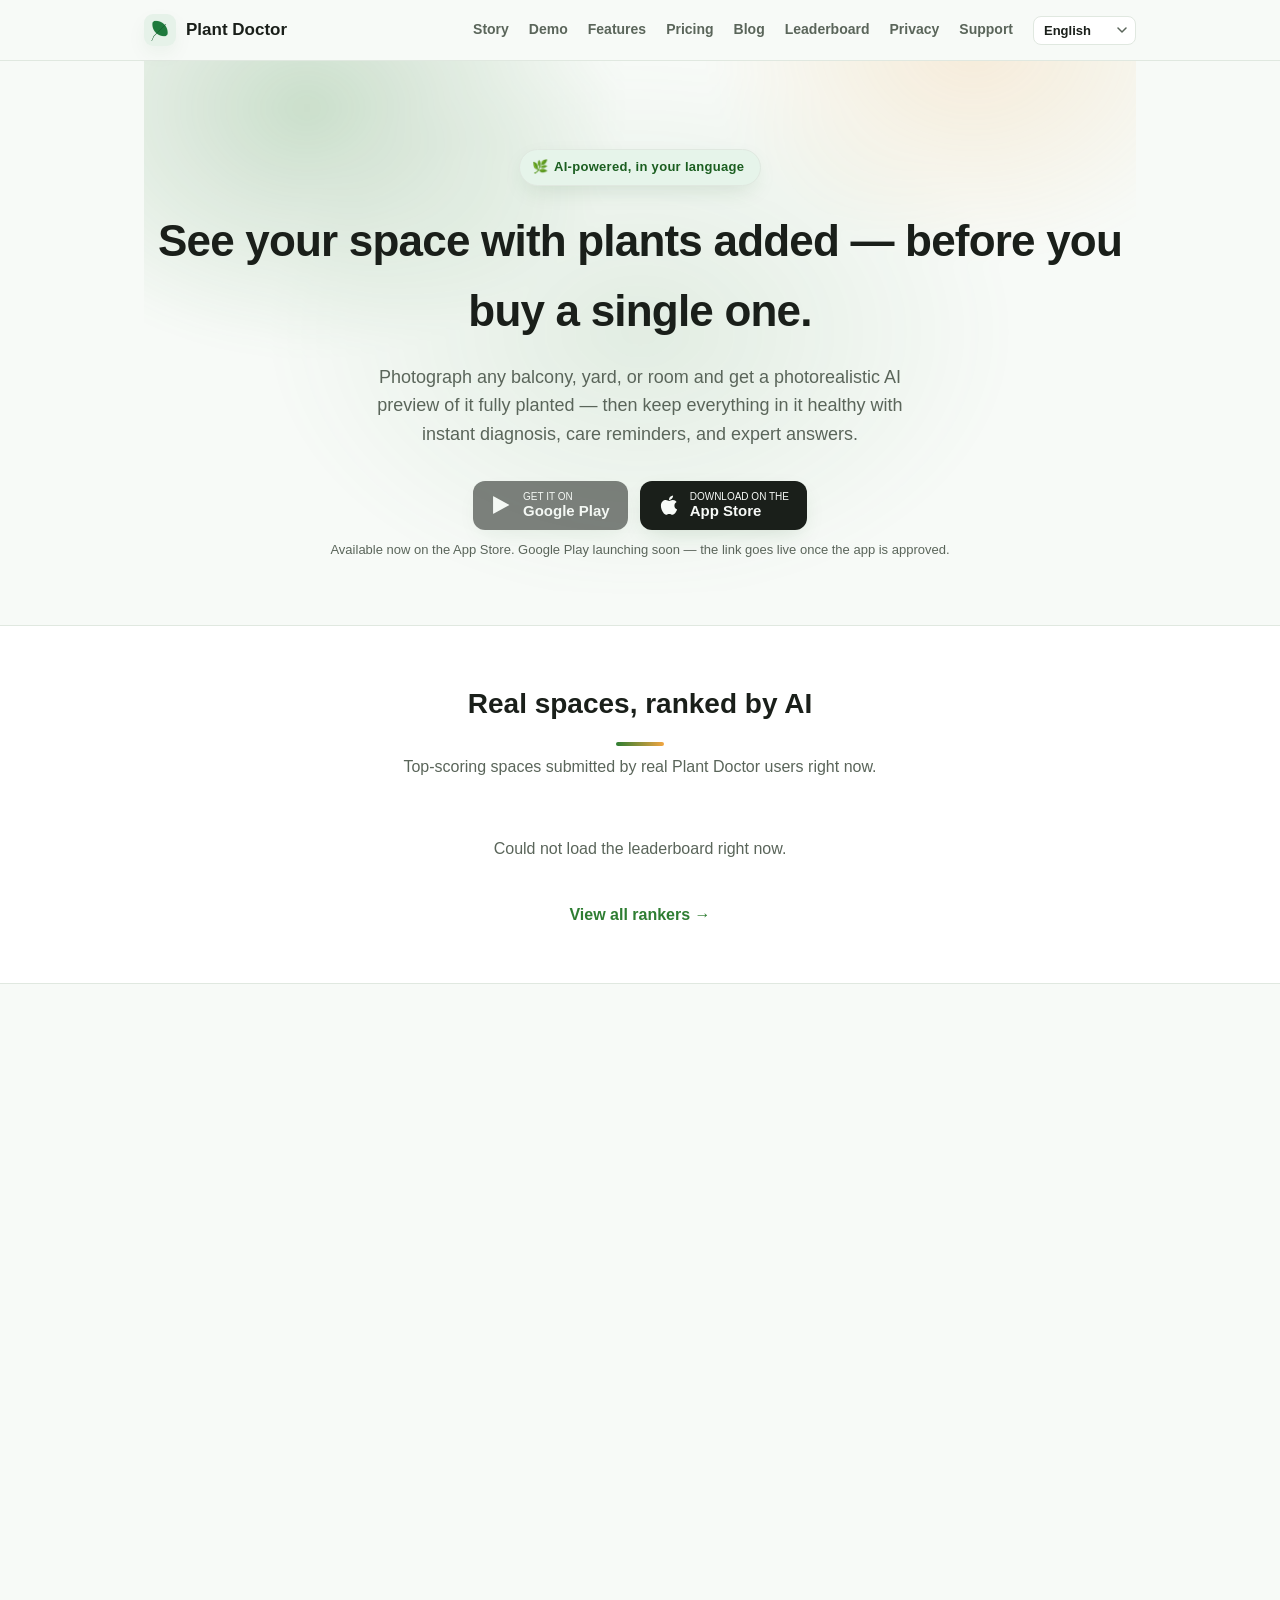
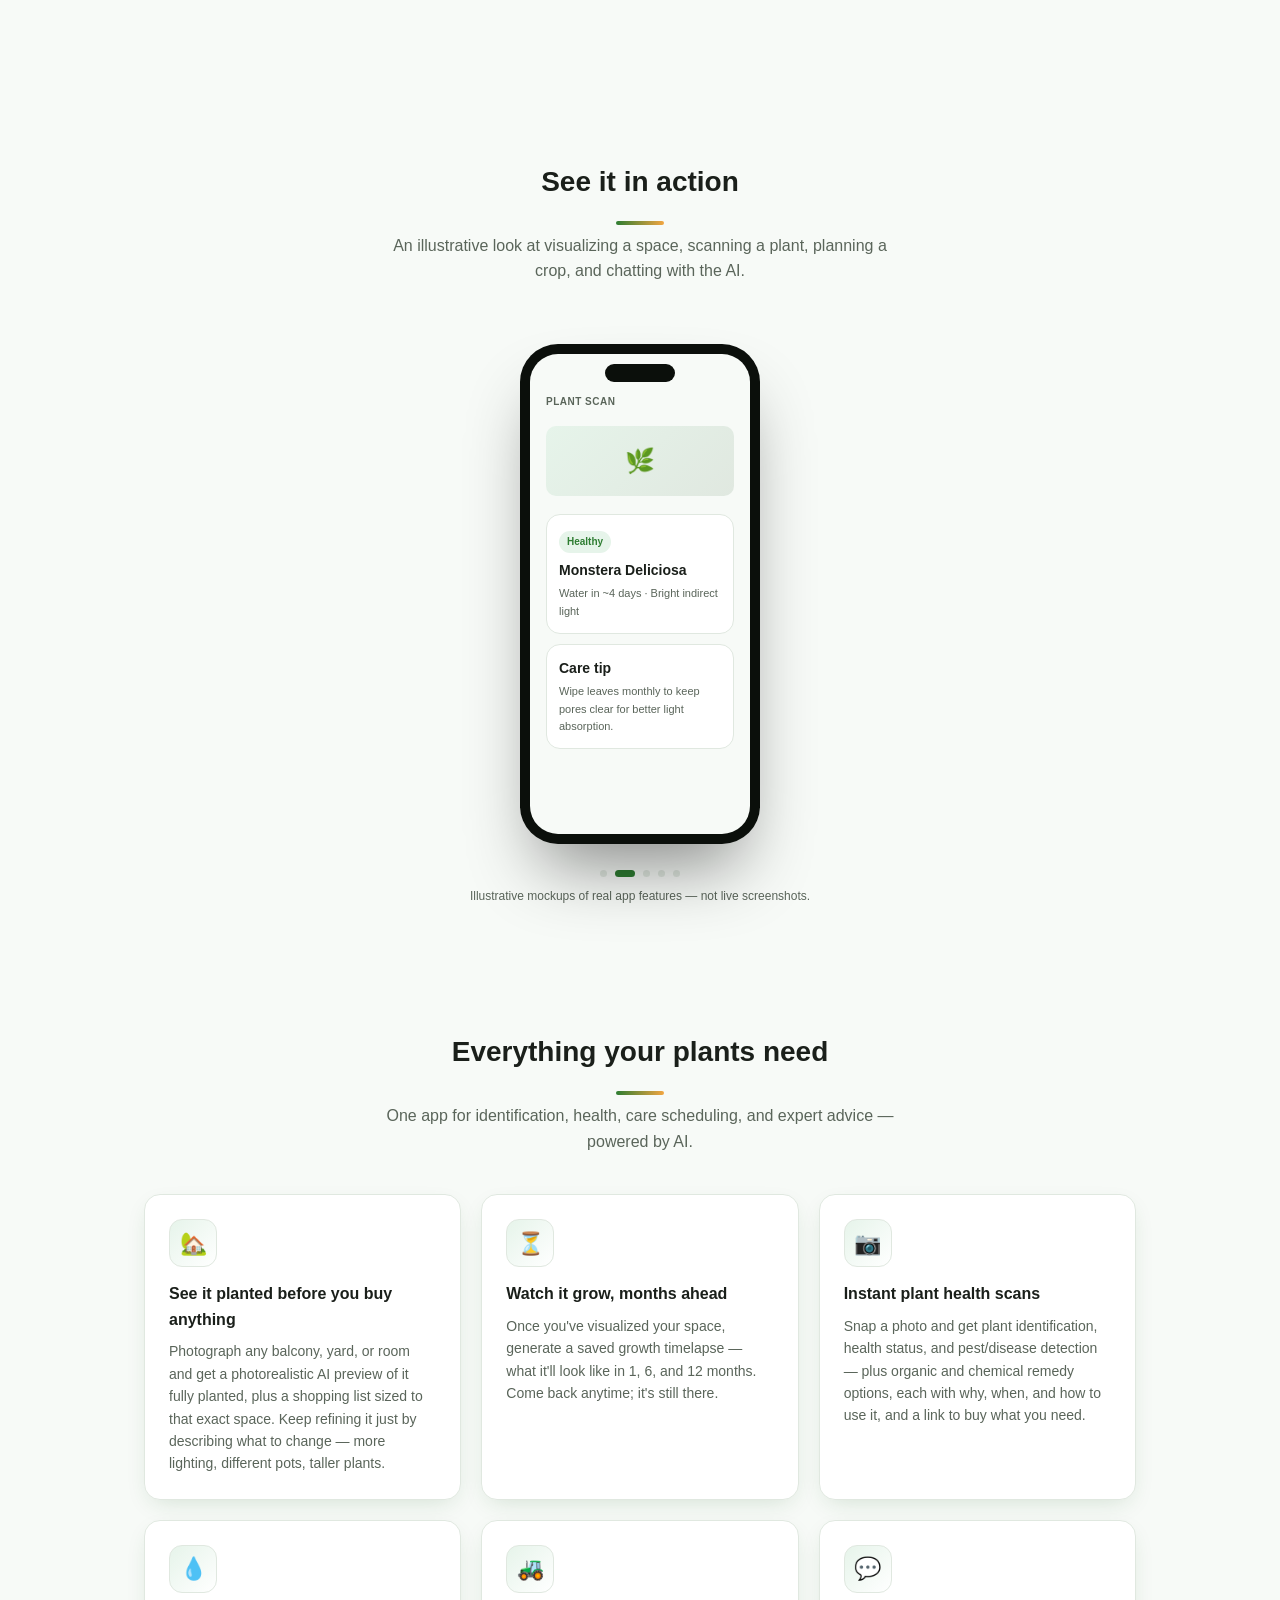
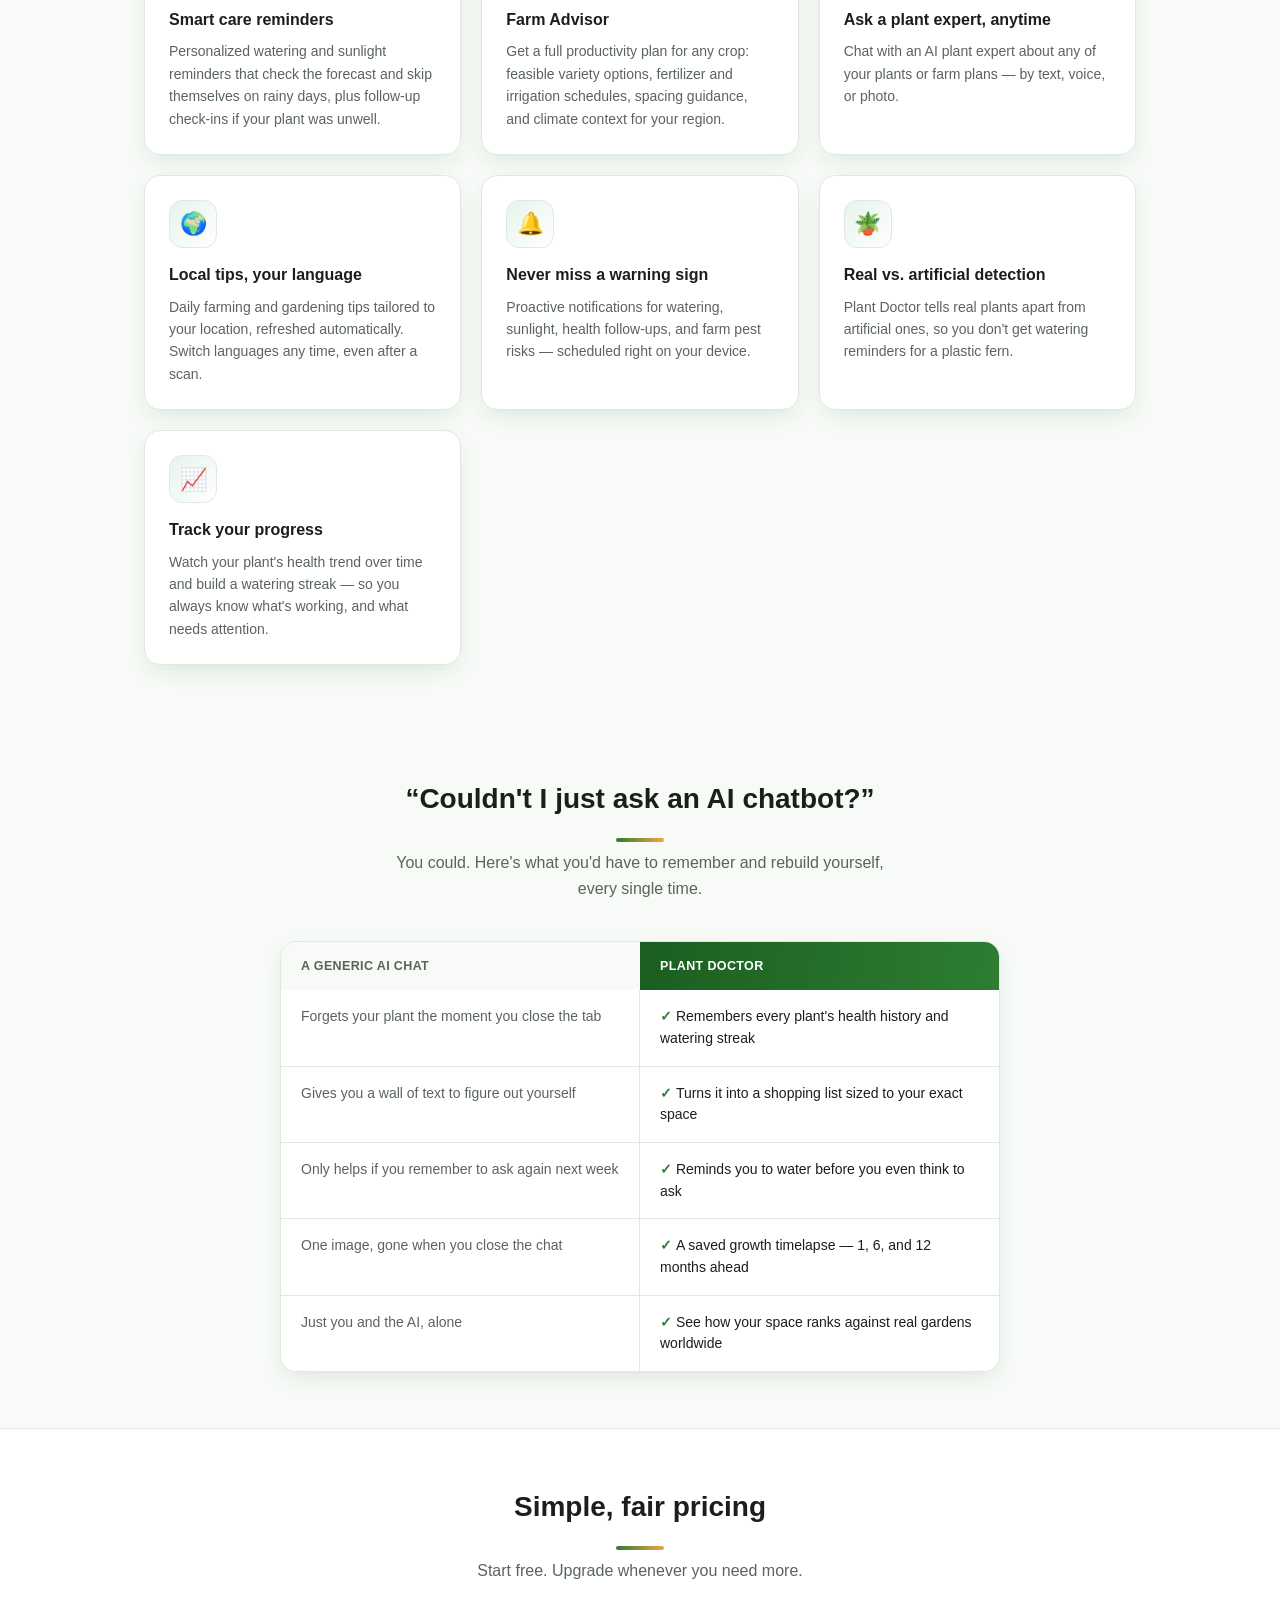
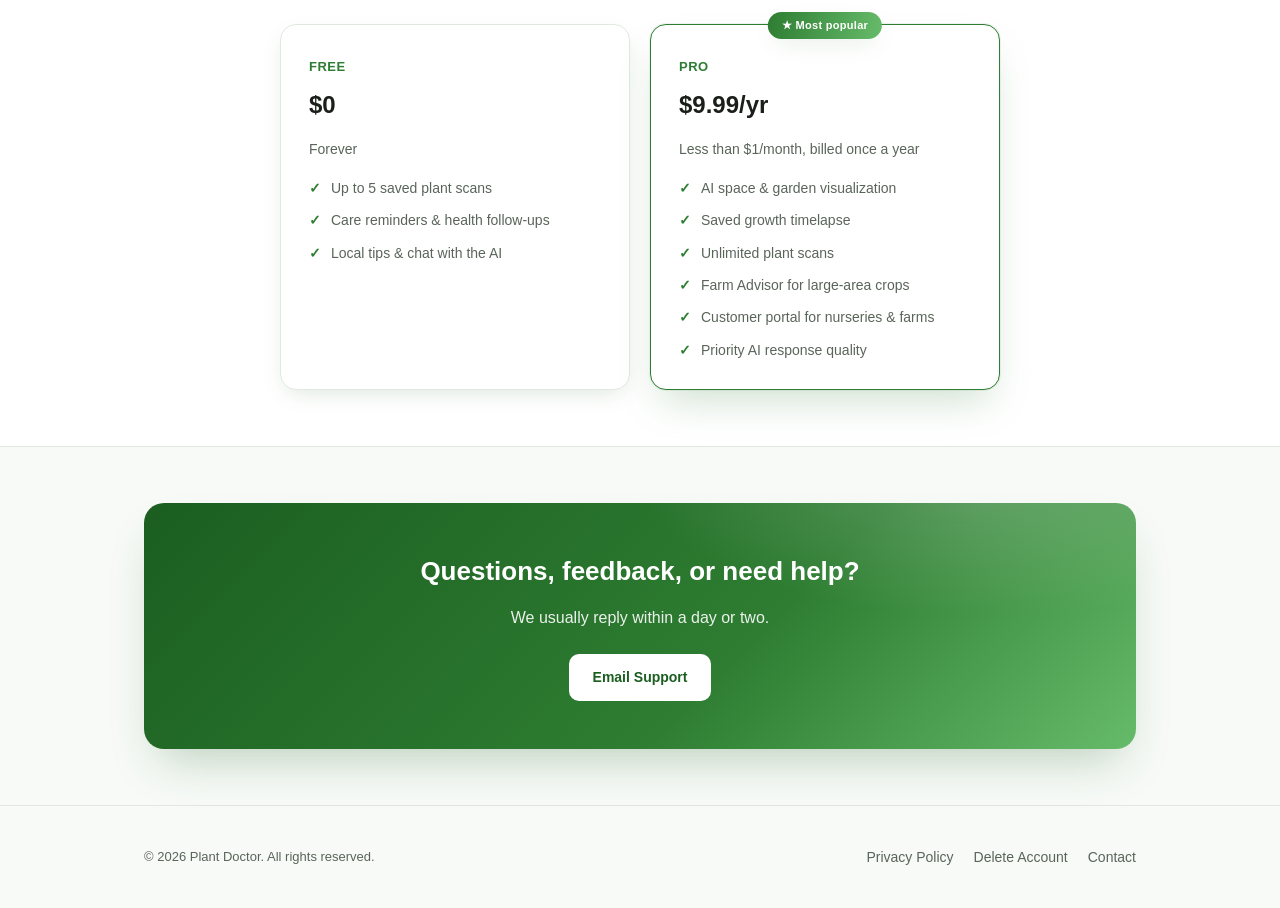
==== commit 3a12d69a: "Update pricing section to reflect annual billing The RevenueCat subscription moved from monthly to y" ====
--- a/index.html
+++ b/index.html
@@ -695,8 +695,8 @@
       </div>
       <div class="plan pro reveal">
         <span class="tag" data-i18n="proTag">Pro</span>
-        <h3 id="proPriceAmount">$9.99/mo</h3>
-        <p class="price-note" data-i18n="proNote">Billed monthly, priced for your region</p>
+        <h3 id="proPriceAmount">$9.99/yr</h3>
+        <p class="price-note" id="proPriceNote" data-i18n="proNote">Billed annually, priced for your region</p>
         <ul>
           <li data-i18n="proLi5">AI space &amp; garden visualization</li>
           <li data-i18n="proLi6">Saved growth timelapse</li>
@@ -863,7 +863,7 @@
         pricingTitle: "Simple, fair pricing", pricingSub: "Start free. Upgrade whenever you need more.",
         freeTag: "Free", freePrice: "$0", freeNote: "Forever",
         freeLi1: "Up to 5 saved plant scans", freeLi2: "Care reminders & health follow-ups", freeLi3: "Local tips & chat with the AI",
-        proTag: "Pro", proPrice: "Regional pricing", proNote: "Billed monthly, priced for your region",
+        proTag: "Pro", proPrice: "Regional pricing", proNote: "Billed annually, priced for your region",
         proLi1: "Unlimited plant scans", proLi2: "Farm Advisor for large-area crops", proLi3: "Customer portal for nurseries & farms", proLi4: "Priority AI response quality", proLi5: "AI space & garden visualization", proLi6: "Saved growth timelapse",
         contactTitle: "Questions, feedback, or need help?", contactSub: "We usually reply within a day or two.", contactBtn: "Email Support",
         footerCopyright: "© 2026 Plant Doctor. All rights reserved.", footerPrivacy: "Privacy Policy", footerContact: "Contact"
@@ -905,7 +905,7 @@
         pricingTitle: "Tarification simple et équitable", pricingSub: "Commencez gratuitement. Passez à un forfait supérieur quand vous en avez besoin.",
         freeTag: "Gratuit", freePrice: "0 $", freeNote: "Pour toujours",
         freeLi1: "Jusqu'à 5 scans de plantes enregistrés", freeLi2: "Rappels d'entretien et suivis de santé", freeLi3: "Conseils locaux et discussion avec l'IA",
-        proTag: "Pro", proPrice: "Tarification régionale", proNote: "Facturé mensuellement, prix adapté à votre région",
+        proTag: "Pro", proPrice: "Tarification régionale", proNote: "Facturé annuellement, prix adapté à votre région",
         proLi1: "Scans de plantes illimités", proLi2: "Conseiller Agricole pour les cultures à grande échelle", proLi3: "Portail client pour pépinières et fermes", proLi4: "Qualité de réponse IA prioritaire",
         contactTitle: "Des questions, des retours, ou besoin d'aide ?", contactSub: "Nous répondons généralement sous un à deux jours.", contactBtn: "Contacter le support",
         footerCopyright: "© 2026 Plant Doctor. Tous droits réservés.", footerPrivacy: "Politique de confidentialité", footerContact: "Contact"
@@ -947,7 +947,7 @@
         pricingTitle: "सरल, निष्पक्ष मूल्य निर्धारण", pricingSub: "मुफ़्त में शुरू करें। जब भी ज़रूरत हो, अपग्रेड करें।",
         freeTag: "मुफ़्त", freePrice: "$0", freeNote: "हमेशा के लिए",
         freeLi1: "5 तक सहेजे गए पौधा स्कैन", freeLi2: "देखभाल अनुस्मारक और स्वास्थ्य फॉलो-अप", freeLi3: "स्थानीय सुझाव और AI से चैट",
-        proTag: "प्रो", proPrice: "क्षेत्रीय मूल्य निर्धारण", proNote: "मासिक बिल, आपके क्षेत्र के अनुसार मूल्य",
+        proTag: "प्रो", proPrice: "क्षेत्रीय मूल्य निर्धारण", proNote: "वार्षिक बिल, आपके क्षेत्र के अनुसार मूल्य",
         proLi1: "असीमित पौधा स्कैन", proLi2: "बड़े क्षेत्र की फसलों के लिए फार्म एडवाइज़र", proLi3: "नर्सरी और फार्म के लिए ग्राहक पोर्टल", proLi4: "प्राथमिकता वाली AI प्रतिक्रिया गुणवत्ता",
         contactTitle: "सवाल, प्रतिक्रिया, या मदद चाहिए?", contactSub: "हम आमतौर पर एक-दो दिन में जवाब देते हैं।", contactBtn: "सहायता को ईमेल करें",
         footerCopyright: "© 2026 Plant Doctor. सर्वाधिकार सुरक्षित।", footerPrivacy: "गोपनीयता नीति", footerContact: "संपर्क करें"
@@ -989,7 +989,7 @@
         pricingTitle: "সহজ, ন্যায্য মূল্য", pricingSub: "বিনামূল্যে শুরু করুন। যখনই প্রয়োজন আপগ্রেড করুন।",
         freeTag: "বিনামূল্যে", freePrice: "$0", freeNote: "চিরকালের জন্য",
         freeLi1: "৫টি পর্যন্ত সংরক্ষিত গাছ স্ক্যান", freeLi2: "পরিচর্যা অনুস্মারক এবং স্বাস্থ্য ফলো-আপ", freeLi3: "স্থানীয় পরামর্শ এবং AI-এর সাথে চ্যাট",
-        proTag: "প্রো", proPrice: "আঞ্চলিক মূল্য", proNote: "মাসিক বিলিং, আপনার অঞ্চল অনুযায়ী মূল্য",
+        proTag: "প্রো", proPrice: "আঞ্চলিক মূল্য", proNote: "বার্ষিক বিলিং, আপনার অঞ্চল অনুযায়ী মূল্য",
         proLi1: "সীমাহীন গাছ স্ক্যান", proLi2: "বড় এলাকার ফসলের জন্য ফার্ম অ্যাডভাইজার", proLi3: "নার্সারি ও খামারের জন্য গ্রাহক পোর্টাল", proLi4: "অগ্রাধিকারমূলক AI প্রতিক্রিয়ার মান",
         contactTitle: "প্রশ্ন, মতামত, বা সাহায্য দরকার?", contactSub: "আমরা সাধারণত এক-দুই দিনের মধ্যে উত্তর দিই।", contactBtn: "সহায়তায় ইমেইল করুন",
         footerCopyright: "© ২০২৬ Plant Doctor। সর্বস্বত্ব সংরক্ষিত।", footerPrivacy: "গোপনীয়তা নীতি", footerContact: "যোগাযোগ"
@@ -1031,7 +1031,7 @@
         pricingTitle: "సరళమైన, న్యాయమైన ధర", pricingSub: "ఉచితంగా ప్రారంభించండి. మీకు అవసరమైనప్పుడు అప్‌గ్రేడ్ చేయండి.",
         freeTag: "ఉచితం", freePrice: "$0", freeNote: "ఎప్పటికీ",
         freeLi1: "5 వరకు సేవ్ చేసిన మొక్క స్కాన్‌లు", freeLi2: "సంరక్షణ రిమైండర్లు & ఆరోగ్య ఫాలో-అప్‌లు", freeLi3: "స్థానిక చిట్కాలు & AIతో చాట్",
-        proTag: "ప్రో", proPrice: "ప్రాంతీయ ధర", proNote: "నెలవారీ బిల్లింగ్, మీ ప్రాంతానికి అనుగుణంగా ధర",
+        proTag: "ప్రో", proPrice: "ప్రాంతీయ ధర", proNote: "వార్షిక బిల్లింగ్, మీ ప్రాంతానికి అనుగుణంగా ధర",
         proLi1: "అపరిమిత మొక్క స్కాన్‌లు", proLi2: "పెద్ద విస్తీర్ణ పంటల కోసం ఫార్మ్ అడ్వైజర్", proLi3: "నర్సరీలు & ఫార్మ్‌ల కోసం కస్టమర్ పోర్టల్", proLi4: "ప్రాధాన్యత AI ప్రతిస్పందన నాణ్యత",
         contactTitle: "ప్రశ్నలు, అభిప్రాయం, లేదా సహాయం కావాలా?", contactSub: "మేము సాధారణంగా ఒకటి-రెండు రోజుల్లో స్పందిస్తాము.", contactBtn: "మద్దతుకు ఇమెయిల్ చేయండి",
         footerCopyright: "© 2026 Plant Doctor. అన్ని హక్కులు రిజర్వు చేయబడ్డాయి.", footerPrivacy: "గోప్యతా విధానం", footerContact: "సంప్రదించండి"
@@ -1073,7 +1073,7 @@
         pricingTitle: "எளிமையான, நியாயமான விலை", pricingSub: "இலவசமாகத் தொடங்குங்கள். தேவைப்படும்போது மேம்படுத்தவும்.",
         freeTag: "இலவசம்", freePrice: "$0", freeNote: "எப்போதும்",
         freeLi1: "5 வரை சேமிக்கப்பட்ட தாவர ஸ்கேன்கள்", freeLi2: "பராமரிப்பு நினைவூட்டல்கள் & ஆரோக்கிய பின்தொடர்தல்", freeLi3: "உள்ளூர் குறிப்புகள் & AI உடன் அரட்டை",
-        proTag: "ப்ரோ", proPrice: "பிராந்திய விலை", proNote: "மாதாந்திர கட்டணம், உங்கள் பிராந்தியத்திற்கு ஏற்ப விலை",
+        proTag: "ப்ரோ", proPrice: "பிராந்திய விலை", proNote: "ஆண்டு கட்டணம், உங்கள் பிராந்தியத்திற்கு ஏற்ப விலை",
         proLi1: "வரம்பற்ற தாவர ஸ்கேன்கள்", proLi2: "பெரிய பரப்பளவு பயிர்களுக்கான பண்ணை ஆலோசகர்", proLi3: "நர்சரிகள் & பண்ணைகளுக்கான வாடிக்கையாளர் போர்ட்டல்", proLi4: "முன்னுரிமை AI பதில் தரம்",
         contactTitle: "கேள்விகள், கருத்துக்கள், அல்லது உதவி தேவையா?", contactSub: "நாங்கள் பொதுவாக ஒன்று முதல் இரண்டு நாட்களில் பதிலளிப்போம்.", contactBtn: "ஆதரவுக்கு மின்னஞ்சல் அனுப்பவும்",
         footerCopyright: "© 2026 Plant Doctor. அனைத்து உரிமைகளும் பாதுகாக்கப்பட்டவை.", footerPrivacy: "தனியுரிமைக் கொள்கை", footerContact: "தொடர்பு"
@@ -1115,7 +1115,7 @@
         pricingTitle: "सोपे, न्याय्य दर", pricingSub: "मोफत सुरू करा. गरज पडेल तेव्हा अपग्रेड करा.",
         freeTag: "मोफत", freePrice: "$0", freeNote: "कायमचे",
         freeLi1: "5 पर्यंत जतन केलेले रोप स्कॅन", freeLi2: "काळजी स्मरणपत्रे आणि आरोग्य पाठपुरावा", freeLi3: "स्थानिक टिप्स आणि AI शी गप्पा",
-        proTag: "प्रो", proPrice: "प्रादेशिक किंमत", proNote: "मासिक बिलिंग, तुमच्या प्रदेशानुसार किंमत",
+        proTag: "प्रो", proPrice: "प्रादेशिक किंमत", proNote: "वार्षिक बिलिंग, तुमच्या प्रदेशानुसार किंमत",
         proLi1: "अमर्यादित रोप स्कॅन", proLi2: "मोठ्या क्षेत्रफळाच्या पिकांसाठी फार्म अॅडव्हायझर", proLi3: "रोपवाटिका आणि शेतांसाठी ग्राहक पोर्टल", proLi4: "प्राधान्य AI प्रतिसाद गुणवत्ता",
         contactTitle: "प्रश्न, अभिप्राय, किंवा मदत हवी आहे?", contactSub: "आम्ही सहसा एक ते दोन दिवसांत उत्तर देतो.", contactBtn: "सपोर्टला ईमेल करा",
         footerCopyright: "© 2026 Plant Doctor. सर्व हक्क राखीव.", footerPrivacy: "गोपनीयता धोरण", footerContact: "संपर्क"
@@ -1157,7 +1157,7 @@
         pricingTitle: "સરળ, ન્યાયી કિંમત", pricingSub: "મફતમાં શરૂ કરો. જ્યારે જરૂર પડે ત્યારે અપગ્રેડ કરો.",
         freeTag: "મફત", freePrice: "$0", freeNote: "કાયમ માટે",
         freeLi1: "5 સુધી સાચવેલા છોડ સ્કેન", freeLi2: "સંભાળ રીમાઇન્ડર્સ અને આરોગ્ય ફોલો-અપ", freeLi3: "સ્થાનિક ટિપ્સ અને AI સાથે ચેટ",
-        proTag: "પ્રો", proPrice: "પ્રાદેશિક કિંમત", proNote: "માસિક બિલિંગ, તમારા પ્રદેશ મુજબ કિંમત",
+        proTag: "પ્રો", proPrice: "પ્રાદેશિક કિંમત", proNote: "વાર્ષિક બિલિંગ, તમારા પ્રદેશ મુજબ કિંમત",
         proLi1: "અમર્યાદિત છોડ સ્કેન", proLi2: "મોટા વિસ્તારના પાક માટે ફાર્મ એડવાઇઝર", proLi3: "નર્સરી અને ખેતરો માટે ગ્રાહક પોર્ટલ", proLi4: "પ્રાધાન્ય AI પ્રતિભાવ ગુણવત્તા",
         contactTitle: "પ્રશ્નો, પ્રતિસાદ, અથવા મદદની જરૂર છે?", contactSub: "અમે સામાન્ય રીતે એક-બે દિવસમાં જવાબ આપીએ છીએ.", contactBtn: "સપોર્ટને ઇમેઇલ કરો",
         footerCopyright: "© 2026 Plant Doctor. બધા હકો સુરક્ષિત.", footerPrivacy: "ગોપનીયતા નીતિ", footerContact: "સંપર્ક"
@@ -1199,7 +1199,7 @@
         pricingTitle: "ಸರಳ, ನ್ಯಾಯಯುತ ಬೆಲೆ", pricingSub: "ಉಚಿತವಾಗಿ ಪ್ರಾರಂಭಿಸಿ. ನಿಮಗೆ ಅಗತ್ಯವಿದ್ದಾಗ ಅಪ್‌ಗ್ರೇಡ್ ಮಾಡಿ.",
         freeTag: "ಉಚಿತ", freePrice: "$0", freeNote: "ಶಾಶ್ವತವಾಗಿ",
         freeLi1: "5 ರವರೆಗೆ ಉಳಿಸಿದ ಸಸ್ಯ ಸ್ಕ್ಯಾನ್‌ಗಳು", freeLi2: "ಆರೈಕೆ ಜ್ಞಾಪನೆಗಳು ಮತ್ತು ಆರೋಗ್ಯ ಅನುಸರಣೆ", freeLi3: "ಸ್ಥಳೀಯ ಸಲಹೆಗಳು ಮತ್ತು AI ಜೊತೆ ಚಾಟ್",
-        proTag: "ಪ್ರೊ", proPrice: "ಪ್ರಾದೇಶಿಕ ಬೆಲೆ", proNote: "ಮಾಸಿಕ ಬಿಲ್ಲಿಂಗ್, ನಿಮ್ಮ ಪ್ರದೇಶಕ್ಕೆ ಅನುಗುಣವಾಗಿ ಬೆಲೆ",
+        proTag: "ಪ್ರೊ", proPrice: "ಪ್ರಾದೇಶಿಕ ಬೆಲೆ", proNote: "ವಾರ್ಷಿಕ ಬಿಲ್ಲಿಂಗ್, ನಿಮ್ಮ ಪ್ರದೇಶಕ್ಕೆ ಅನುಗುಣವಾಗಿ ಬೆಲೆ",
         proLi1: "ಅಪರಿಮಿತ ಸಸ್ಯ ಸ್ಕ್ಯಾನ್‌ಗಳು", proLi2: "ದೊಡ್ಡ ಪ್ರದೇಶದ ಬೆಳೆಗಳಿಗೆ ಫಾರ್ಮ್ ಅಡ್ವೈಸರ್", proLi3: "ನರ್ಸರಿಗಳು ಮತ್ತು ತೋಟಗಳಿಗೆ ಗ್ರಾಹಕ ಪೋರ್ಟಲ್", proLi4: "ಆದ್ಯತೆಯ AI ಪ್ರತಿಕ್ರಿಯೆ ಗುಣಮಟ್ಟ",
         contactTitle: "ಪ್ರಶ್ನೆಗಳು, ಪ್ರತಿಕ್ರಿಯೆ, ಅಥವಾ ಸಹಾಯ ಬೇಕೇ?", contactSub: "ನಾವು ಸಾಮಾನ್ಯವಾಗಿ ಒಂದರಿಂದ ಎರಡು ದಿನಗಳಲ್ಲಿ ಪ್ರತ್ಯುತ್ತರ ನೀಡುತ್ತೇವೆ.", contactBtn: "ಬೆಂಬಲಕ್ಕೆ ಇಮೇಲ್ ಮಾಡಿ",
         footerCopyright: "© 2026 Plant Doctor. ಎಲ್ಲಾ ಹಕ್ಕುಗಳನ್ನು ಕಾಯ್ದಿರಿಸಲಾಗಿದೆ.", footerPrivacy: "ಗೌಪ್ಯತಾ ನೀತಿ", footerContact: "ಸಂಪರ್ಕಿಸಿ"
@@ -1241,7 +1241,7 @@
         pricingTitle: "ലളിതവും ന്യായവുമായ വില", pricingSub: "സൗജന്യമായി ആരംഭിക്കുക. ആവശ്യമുള്ളപ്പോൾ അപ്ഗ്രേഡ് ചെയ്യുക.",
         freeTag: "സൗജന്യം", freePrice: "$0", freeNote: "എന്നേക്കും",
         freeLi1: "5 വരെ സംരക്ഷിച്ച ചെടി സ്കാനുകൾ", freeLi2: "പരിചരണ ഓർമ്മപ്പെടുത്തലുകളും ആരോഗ്യ തുടർനടപടികളും", freeLi3: "പ്രാദേശിക നുറുങ്ങുകളും AI-യുമായി ചാറ്റും",
-        proTag: "പ്രോ", proPrice: "പ്രാദേശിക വില", proNote: "പ്രതിമാസ ബില്ലിംഗ്, നിങ്ങളുടെ പ്രദേശത്തിന് അനുസരിച്ചുള്ള വില",
+        proTag: "പ്രോ", proPrice: "പ്രാദേശിക വില", proNote: "വാർഷിക ബില്ലിംഗ്, നിങ്ങളുടെ പ്രദേശത്തിന് അനുസരിച്ചുള്ള വില",
         proLi1: "പരിധിയില്ലാത്ത ചെടി സ്കാനുകൾ", proLi2: "വലിയ വിസ്തൃതിയിലുള്ള വിളകൾക്കുള്ള ഫാം അഡ്വൈസർ", proLi3: "നഴ്സറികൾക്കും ഫാമുകൾക്കുമുള്ള കസ്റ്റമർ പോർട്ടൽ", proLi4: "മുൻഗണനാ AI പ്രതികരണ നിലവാരം",
         contactTitle: "ചോദ്യങ്ങൾ, ഫീഡ്ബാക്ക്, അല്ലെങ്കിൽ സഹായം വേണോ?", contactSub: "ഞങ്ങൾ സാധാരണയായി ഒന്നോ രണ്ടോ ദിവസത്തിനുള്ളിൽ മറുപടി നൽകും.", contactBtn: "പിന്തുണയ്ക്ക് ഇമെയിൽ ചെയ്യുക",
         footerCopyright: "© 2026 Plant Doctor. എല്ലാ അവകാശങ്ങളും നിക്ഷിപ്തം.", footerPrivacy: "സ്വകാര്യതാ നയം", footerContact: "ബന്ധപ്പെടുക"
@@ -1283,7 +1283,7 @@
         pricingTitle: "ਸਧਾਰਨ, ਨਿਰਪੱਖ ਕੀਮਤ", pricingSub: "ਮੁਫ਼ਤ ਸ਼ੁਰੂ ਕਰੋ। ਜਦੋਂ ਵੀ ਲੋੜ ਹੋਵੇ ਅੱਪਗ੍ਰੇਡ ਕਰੋ.",
         freeTag: "ਮੁਫ਼ਤ", freePrice: "$0", freeNote: "ਹਮੇਸ਼ਾ ਲਈ",
         freeLi1: "5 ਤੱਕ ਸੁਰੱਖਿਅਤ ਪੌਦਾ ਸਕੈਨ", freeLi2: "ਦੇਖਭਾਲ ਰੀਮਾਈਂਡਰ ਅਤੇ ਸਿਹਤ ਫਾਲੋ-ਅੱਪ", freeLi3: "ਸਥਾਨਕ ਸੁਝਾਅ ਅਤੇ AI ਨਾਲ ਗੱਲਬਾਤ",
-        proTag: "ਪ੍ਰੋ", proPrice: "ਖੇਤਰੀ ਕੀਮਤ", proNote: "ਮਹੀਨਾਵਾਰ ਬਿਲਿੰਗ, ਤੁਹਾਡੇ ਖੇਤਰ ਅਨੁਸਾਰ ਕੀਮਤ",
+        proTag: "ਪ੍ਰੋ", proPrice: "ਖੇਤਰੀ ਕੀਮਤ", proNote: "ਸਾਲਾਨਾ ਬਿਲਿੰਗ, ਤੁਹਾਡੇ ਖੇਤਰ ਅਨੁਸਾਰ ਕੀਮਤ",
         proLi1: "ਅਸੀਮਤ ਪੌਦਾ ਸਕੈਨ", proLi2: "ਵੱਡੇ ਖੇਤਰ ਦੀਆਂ ਫਸਲਾਂ ਲਈ ਫਾਰਮ ਐਡਵਾਈਜ਼ਰ", proLi3: "ਨਰਸਰੀਆਂ ਅਤੇ ਫਾਰਮਾਂ ਲਈ ਗਾਹਕ ਪੋਰਟਲ", proLi4: "ਤਰਜੀਹੀ AI ਜਵਾਬ ਗੁਣਵੱਤਾ",
         contactTitle: "ਸਵਾਲ, ਫੀਡਬੈਕ, ਜਾਂ ਮਦਦ ਚਾਹੀਦੀ ਹੈ?", contactSub: "ਅਸੀਂ ਆਮ ਤੌਰ ਤੇ ਇੱਕ-ਦੋ ਦਿਨਾਂ ਵਿੱਚ ਜਵਾਬ ਦਿੰਦੇ ਹਾਂ.", contactBtn: "ਸਹਾਇਤਾ ਨੂੰ ਈਮੇਲ ਕਰੋ",
         footerCopyright: "© 2026 Plant Doctor. ਸਾਰੇ ਹੱਕ ਰਾਖਵੇਂ ਹਨ.", footerPrivacy: "ਗੋਪਨੀਯਤਾ ਨੀਤੀ", footerContact: "ਸੰਪਰਕ ਕਰੋ"
@@ -1325,7 +1325,7 @@
         pricingTitle: "سادہ، منصفانہ قیمت", pricingSub: "مفت شروع کریں۔ جب بھی ضرورت ہو اپ گریڈ کریں۔",
         freeTag: "مفت", freePrice: "$0", freeNote: "ہمیشہ کے لیے",
         freeLi1: "5 تک محفوظ شدہ پودوں کے اسکین", freeLi2: "نگہداشت کی یاد دہانیاں اور صحت کے فالو اپ", freeLi3: "مقامی تجاویز اور AI کے ساتھ بات چیت",
-        proTag: "پرو", proPrice: "علاقائی قیمت", proNote: "ماہانہ بلنگ، آپ کے علاقے کے مطابق قیمت",
+        proTag: "پرو", proPrice: "علاقائی قیمت", proNote: "سالانہ بلنگ، آپ کے علاقے کے مطابق قیمت",
         proLi1: "لامحدود پودوں کے اسکین", proLi2: "بڑے رقبے کی فصلوں کے لیے فارم ایڈوائزر", proLi3: "نرسریوں اور فارموں کے لیے کسٹمر پورٹل", proLi4: "ترجیحی AI جوابی معیار",
         contactTitle: "سوالات، رائے، یا مدد چاہیے؟", contactSub: "ہم عام طور پر ایک سے دو دن میں جواب دیتے ہیں۔", contactBtn: "معاونت کو ای میل کریں",
         footerCopyright: "© 2026 Plant Doctor۔ جملہ حقوق محفوظ ہیں۔", footerPrivacy: "رازداری کی پالیسی", footerContact: "رابطہ کریں"
@@ -1367,7 +1367,7 @@
         pricingTitle: "Precios simples y justos", pricingSub: "Empieza gratis. Actualiza cuando lo necesites.",
         freeTag: "Gratis", freePrice: "$0", freeNote: "Para siempre",
         freeLi1: "Hasta 5 escaneos de plantas guardados", freeLi2: "Recordatorios de cuidado y seguimientos de salud", freeLi3: "Consejos locales y chat con la IA",
-        proTag: "Pro", proPrice: "Precios regionales", proNote: "Facturación mensual, precio según tu región",
+        proTag: "Pro", proPrice: "Precios regionales", proNote: "Facturación anual, precio según tu región",
         proLi1: "Escaneos de plantas ilimitados", proLi2: "Asesor Agrícola para cultivos de gran superficie", proLi3: "Portal de clientes para viveros y granjas", proLi4: "Calidad de respuesta de IA prioritaria",
         contactTitle: "¿Preguntas, comentarios o necesitas ayuda?", contactSub: "Normalmente respondemos en uno o dos días.", contactBtn: "Enviar correo a soporte",
         footerCopyright: "© 2026 Plant Doctor. Todos los derechos reservados.", footerPrivacy: "Política de privacidad", footerContact: "Contacto"
@@ -1409,7 +1409,7 @@
         pricingTitle: "Preços simples e justos", pricingSub: "Comece grátis. Faça upgrade quando precisar.",
         freeTag: "Grátis", freePrice: "$0", freeNote: "Para sempre",
         freeLi1: "Até 5 escaneamentos de plantas salvos", freeLi2: "Lembretes de cuidado e acompanhamentos de saúde", freeLi3: "Dicas locais e chat com a IA",
-        proTag: "Pro", proPrice: "Preços regionais", proNote: "Cobrança mensal, preço de acordo com sua região",
+        proTag: "Pro", proPrice: "Preços regionais", proNote: "Cobrança anual, preço de acordo com sua região",
         proLi1: "Escaneamentos de plantas ilimitados", proLi2: "Consultor Agrícola para culturas de grande área", proLi3: "Portal do cliente para viveiros e fazendas", proLi4: "Qualidade de resposta de IA prioritária",
         contactTitle: "Dúvidas, feedback ou precisa de ajuda?", contactSub: "Normalmente respondemos em um a dois dias.", contactBtn: "Enviar e-mail ao suporte",
         footerCopyright: "© 2026 Plant Doctor. Todos os direitos reservados.", footerPrivacy: "Política de Privacidade", footerContact: "Contato"
@@ -1451,12 +1451,18 @@
   // is just an accurate preview.
   (function () {
     var el = document.getElementById('proPriceAmount');
+    var noteEl = document.getElementById('proPriceNote');
     if (!el) return;
     var isIndia = false;
     try {
       isIndia = Intl.DateTimeFormat().resolvedOptions().timeZone === 'Asia/Kolkata';
     } catch (e) {}
-    el.textContent = isIndia ? '₹249/mo' : '$9.99/mo';
+    el.textContent = isIndia ? '₹249/yr' : '$9.99/yr';
+    if (noteEl) {
+      noteEl.textContent = isIndia
+        ? 'Just ₹21/month, billed once a year'
+        : 'Less than $1/month, billed once a year';
+    }
   })();
 </script>
 
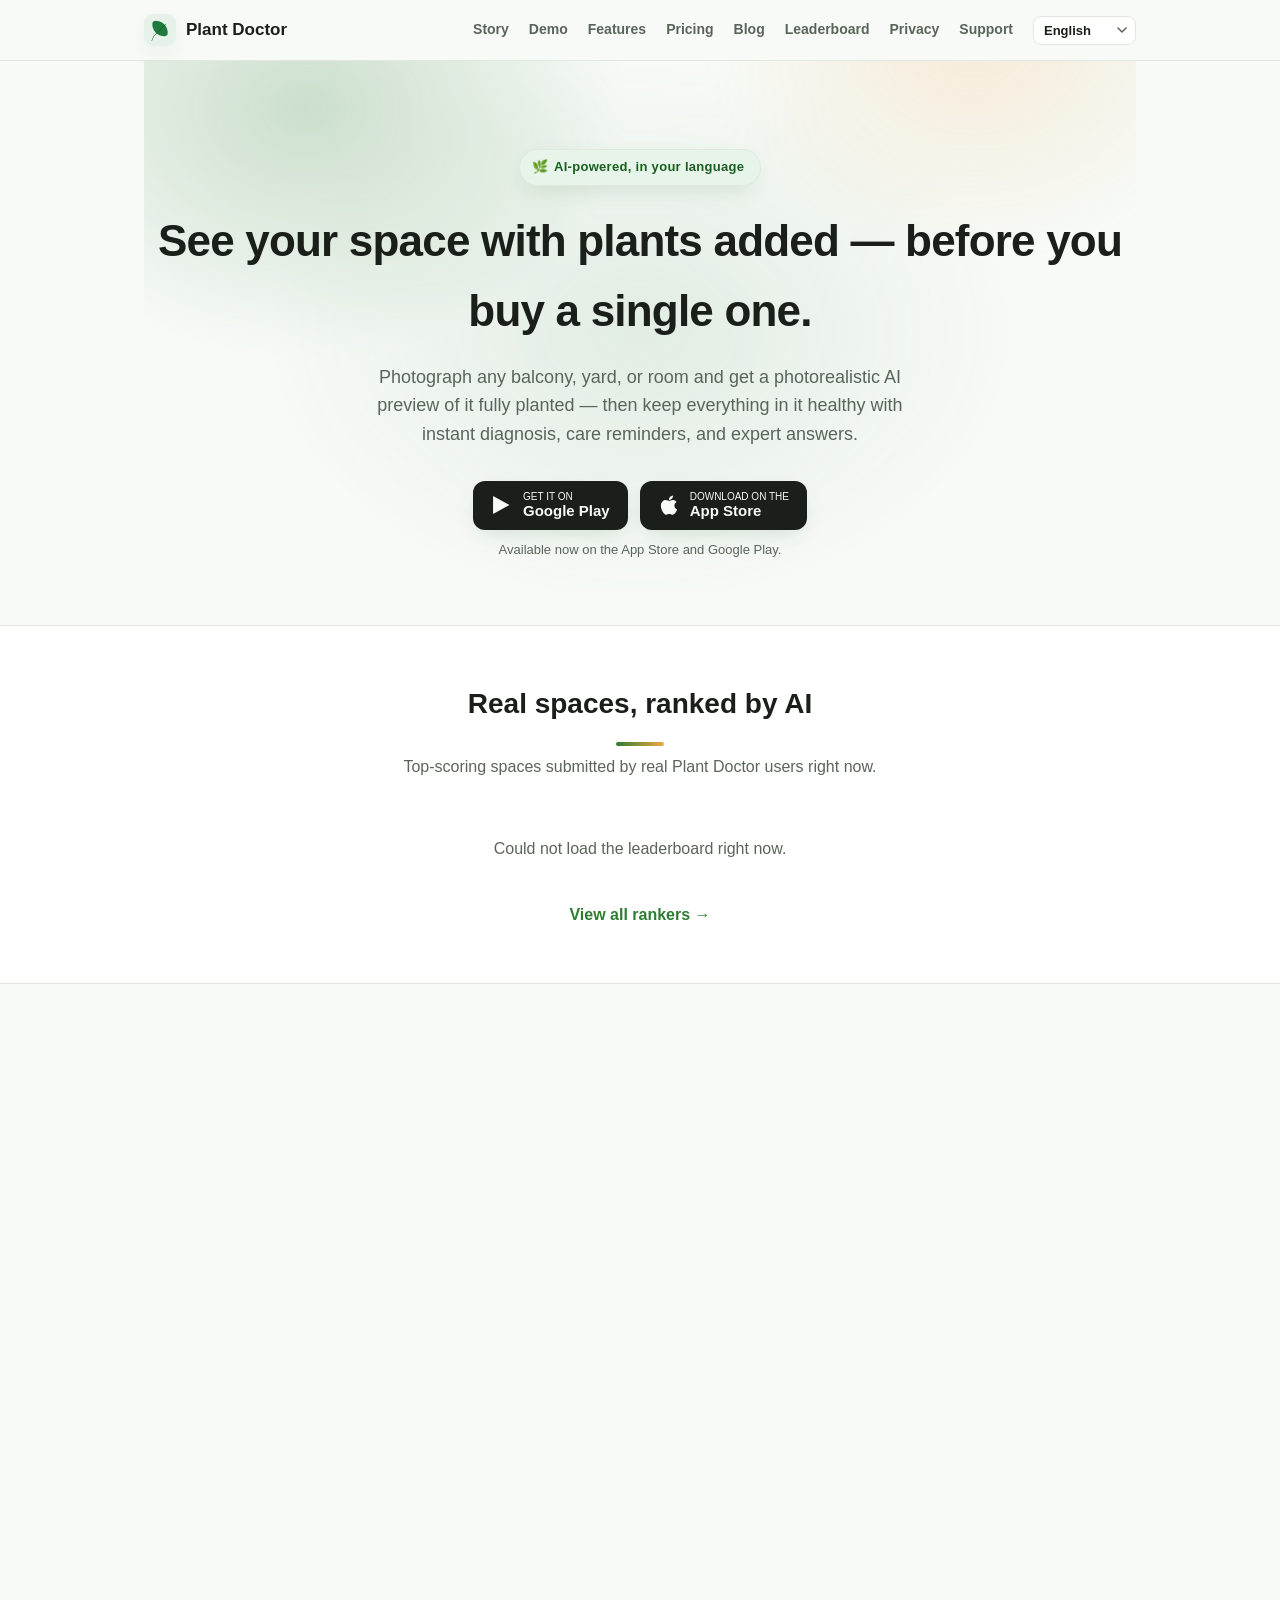
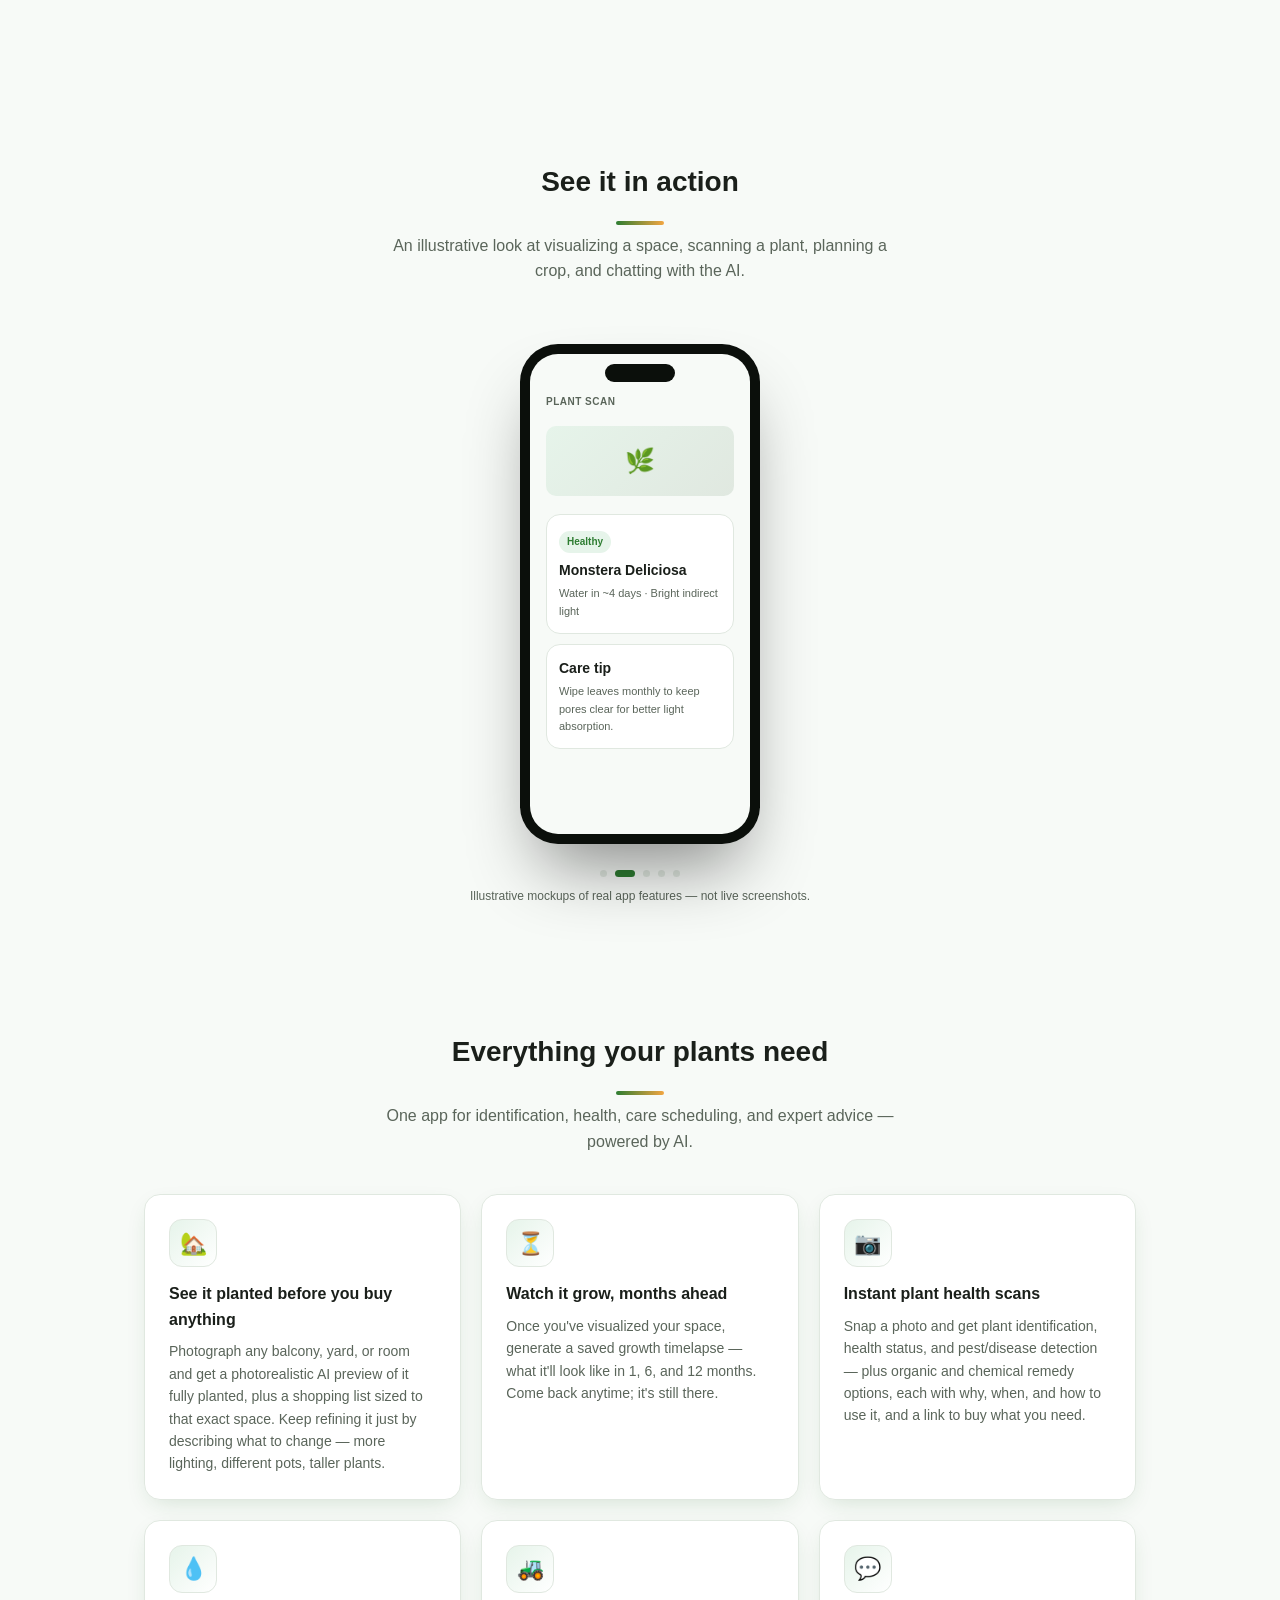
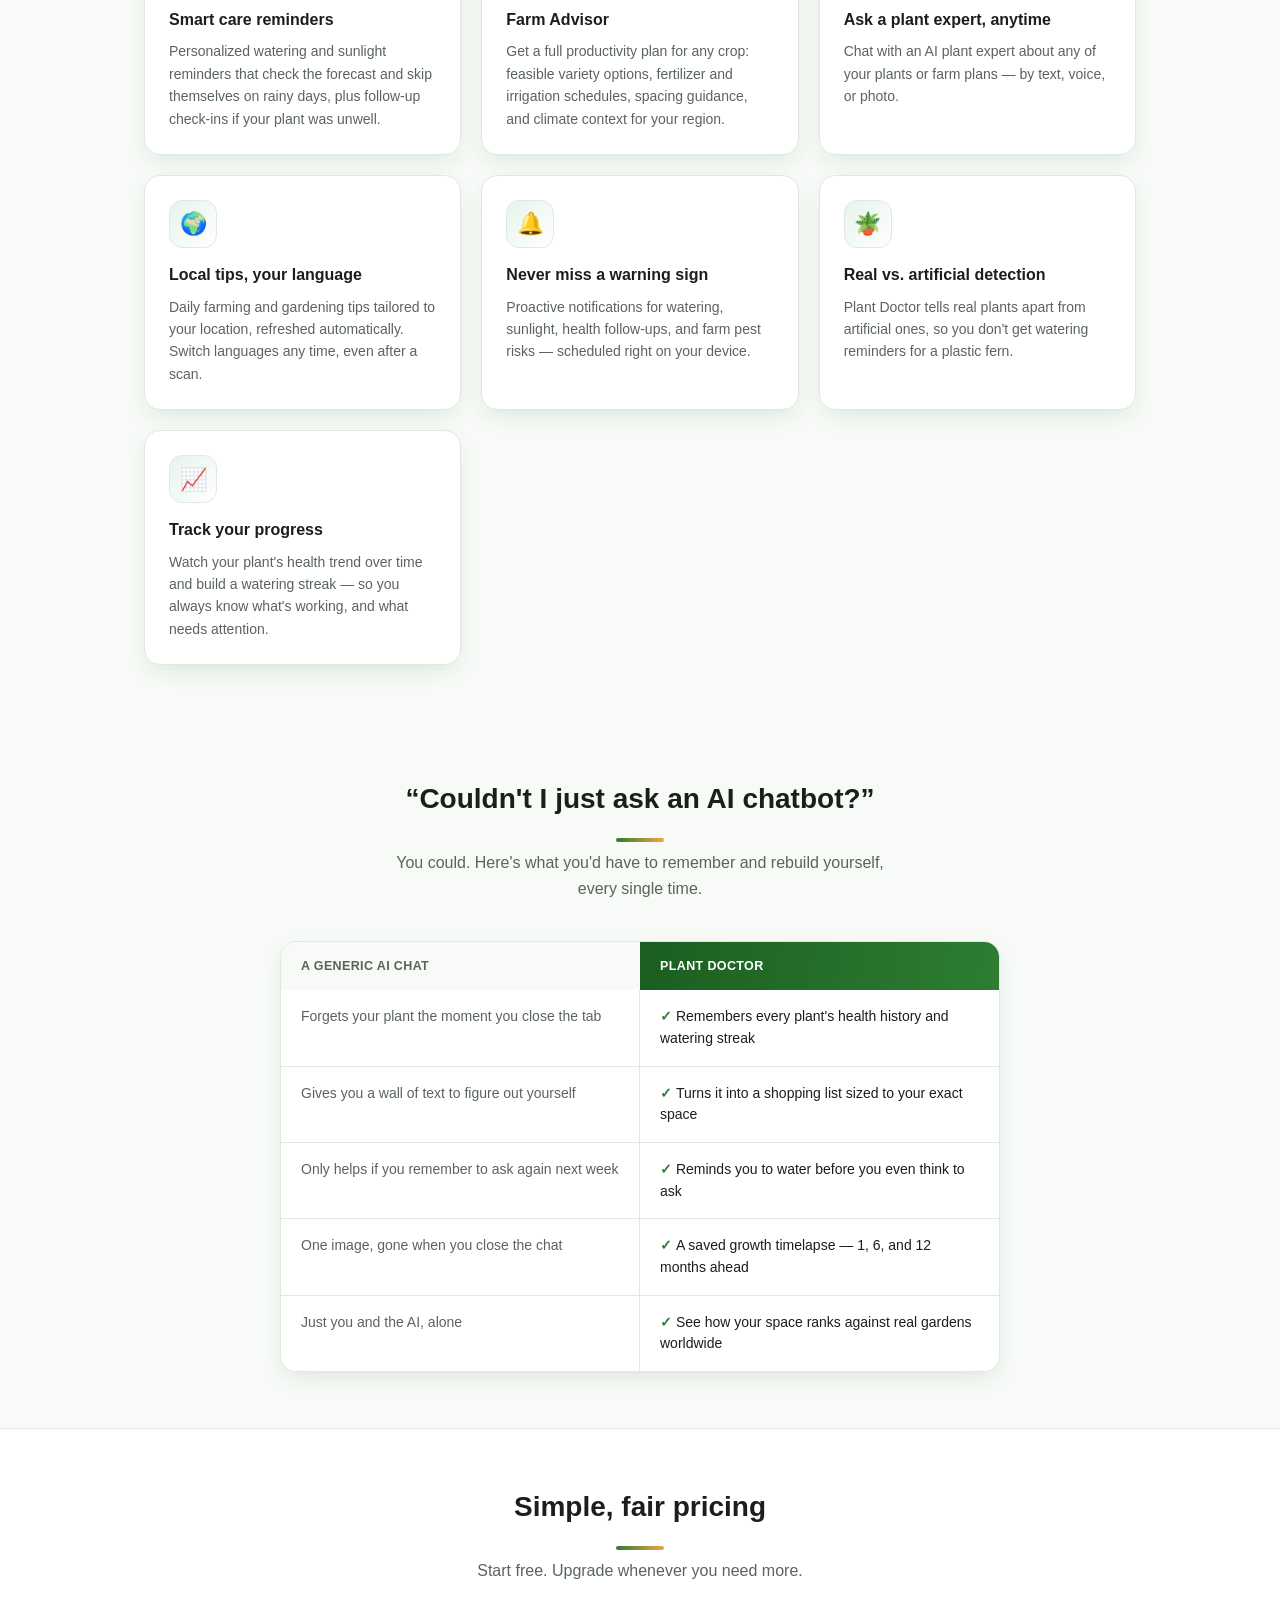
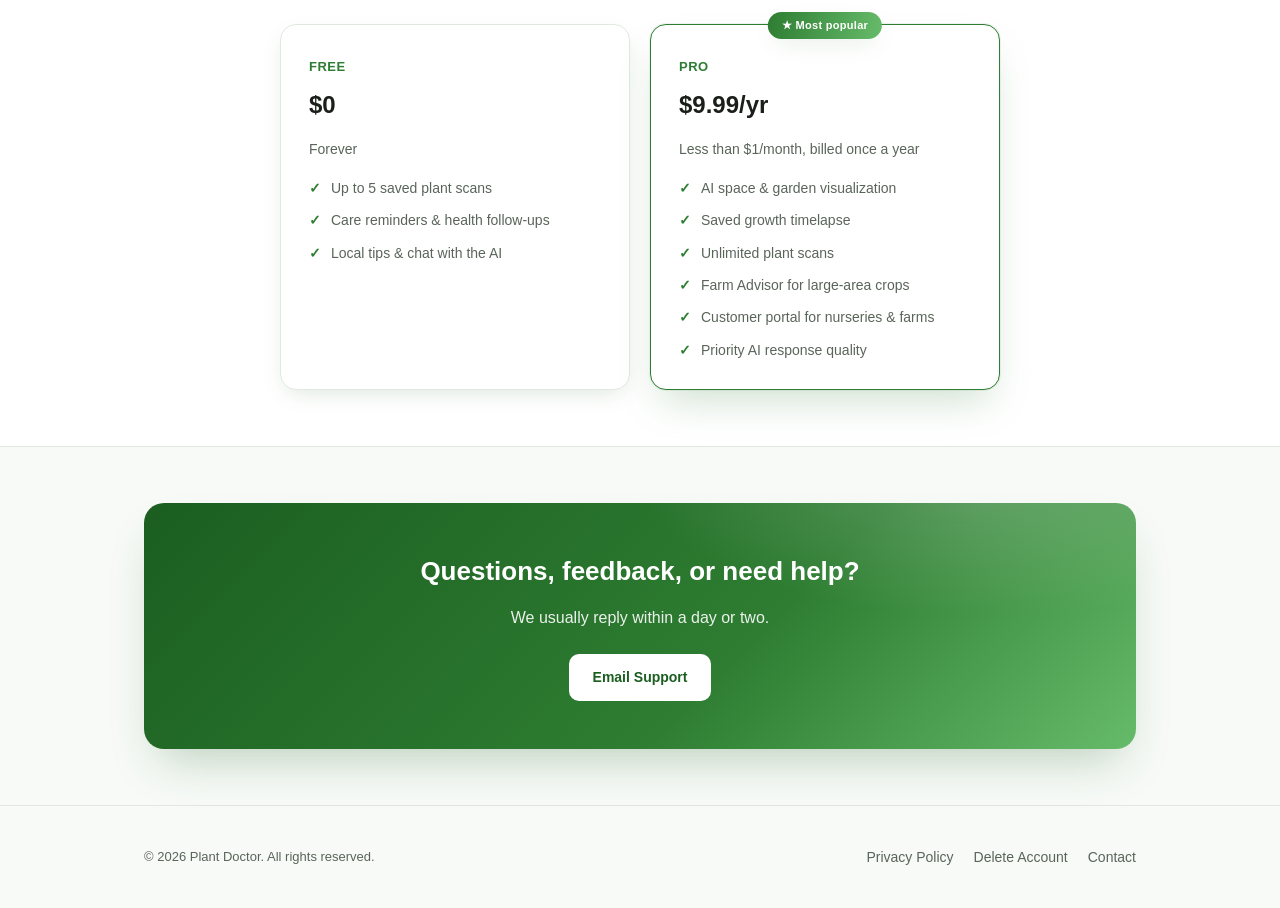
==== commit 411fe9b7: "Activate Google Play button now that the app is live Plant Doctor was approved and published on Goog" ====
--- a/index.html
+++ b/index.html
@@ -442,16 +442,16 @@
     <h1 data-i18n="heroTitle">See your space with plants added — before you buy a single one.</h1>
     <p class="lead" data-i18n="heroLead">Photograph any balcony, yard, or room and get a photorealistic AI preview of it fully planted — then keep everything in it healthy with instant diagnosis, care reminders, and expert answers.</p>
     <div class="store-buttons">
-      <button type="button" class="store-btn" disabled title="Launching soon">
+      <a href="https://play.google.com/store/apps/details?id=com.getplantdoctor.app" target="_blank" rel="noopener" class="store-btn live">
         <svg viewBox="0 0 512 512"><path d="M48 59.7v392.6c0 5.2 5.7 8.4 10.2 5.8l361.2-196.3c4.5-2.5 4.5-9.1 0-11.6L58.2 53.9c-4.5-2.6-10.2.6-10.2 5.8z"/></svg>
         <span><small data-i18n="storeGoogleSmall">GET IT ON</small><strong>Google Play</strong></span>
-      </button>
+      </a>
       <a href="https://apps.apple.com/us/app/plant-doctor-ai-care-scan/id6808201483" target="_blank" rel="noopener" class="store-btn live">
         <svg viewBox="0 0 384 512"><path d="M318.7 268.7c-.2-36.7 16.4-64.4 50-84.8-18.8-26.9-47.2-41.7-84.7-44.6-35.5-2.8-74.3 20.7-88.5 20.7-15 0-49.4-19.7-76.4-19.7C63.3 141 4 184.8 4 273.5c0 26.2 4.8 53.3 14.4 81.2 12.8 37.3 59 128.8 107.2 127.3 25.2-.6 43-17.9 75.8-17.9 31.8 0 48.3 17.9 76.4 17.9 48.6-.7 90.4-84 102.6-121.4-65.2-30.7-61.7-90-61.7-91.9zm-56.6-164.2c27.3-32.4 24.8-61.9 24-72.5-24.1 1.4-52 16.4-67.9 34.9-17.5 19.8-27.8 44.3-25.6 71.9 26.1 2 49.9-11.4 69.5-34.3z"/></svg>
         <span><small data-i18n="storeAppleSmall">DOWNLOAD ON THE</small><strong>App Store</strong></span>
       </a>
     </div>
-    <p class="store-note" data-i18n="storeNote">Available now on the App Store. Google Play launching soon — the link goes live once the app is approved.</p>
+    <p class="store-note" data-i18n="storeNote">Available now on the App Store and Google Play.</p>
   </section>
 </div>
 
@@ -821,7 +821,7 @@
         heroLead: "Photograph any balcony, yard, or room and get a photorealistic AI preview of it fully planted — then keep everything in it healthy with instant diagnosis, care reminders, and expert answers.",
         storeGoogleSmall: "GET IT ON",
         storeAppleSmall: "DOWNLOAD ON THE",
-        storeNote: "Available now on the App Store. Google Play launching soon — the link goes live once the app is approved.",
+        storeNote: "Available now on the App Store and Google Play.",
         story0Title: "See it before you plant it.", story0Sub: "An AI-generated preview of your space, fully planted.",
         story1Title: "Every plant starts with a question.", story1Sub: "What is this? Is it healthy?",
         story2Title: "Snap a photo.", story2Sub: "Get an instant AI diagnosis.",
@@ -874,7 +874,7 @@
         heroTitle: "Soin des plantes par IA, planification agricole et conseils de jardinage — dans une seule appli.",
         heroLead: "Prenez une photo et obtenez un diagnostic de santé instantané, des rappels d'entretien personnalisés et des réponses d'experts — pour plantes d'intérieur, jardins et fermes entières.",
         storeGoogleSmall: "DISPONIBLE SUR",
-        storeNote: "Disponible dès maintenant sur l'App Store. Google Play arrive bientôt — le lien sera actif une fois l'appli approuvée.",
+        storeNote: "Disponible dès maintenant sur l'App Store et Google Play.",
         story1Title: "Chaque plante commence par une question.", story1Sub: "Qu'est-ce que c'est ? Est-elle en bonne santé ?",
         story2Title: "Prenez une photo.", story2Sub: "Obtenez un diagnostic IA instantané.",
         story3Title: "Obtenez un plan d'entretien conçu pour elle.", story3Sub: "Arrosage, lumière et remèdes — adaptés à votre plante.",
@@ -916,7 +916,7 @@
         heroTitle: "AI पौधों की देखभाल, खेती की योजना, और बागवानी सलाह — एक ही ऐप में।",
         heroLead: "एक फोटो खींचें और तुरंत स्वास्थ्य निदान, व्यक्तिगत देखभाल अनुस्मारक, और विशेषज्ञ जवाब पाएं — घरेलू पौधों, बगीचों और बड़े खेतों के लिए।",
         storeGoogleSmall: "अभी पाएं",
-        storeNote: "अभी ऐप स्टोर पर उपलब्ध है। Google Play जल्द आ रहा है — ऐप स्वीकृत होते ही लिंक सक्रिय होगा।",
+        storeNote: "अभी ऐप स्टोर और Google Play पर उपलब्ध है।",
         story1Title: "हर पौधे की शुरुआत एक सवाल से होती है।", story1Sub: "यह क्या है? क्या यह स्वस्थ है?",
         story2Title: "एक फोटो खींचें।", story2Sub: "तुरंत AI निदान पाएं।",
         story3Title: "इसके लिए बनाई गई देखभाल योजना पाएं।", story3Sub: "पानी, रोशनी, और उपचार — आपके पौधे के अनुसार तैयार।",
@@ -958,7 +958,7 @@
         heroTitle: "AI উদ্ভিদ পরিচর্যা, কৃষি পরিকল্পনা এবং বাগান পরামর্শ — একটি অ্যাপে।",
         heroLead: "একটি ছবি তুলুন এবং তাৎক্ষণিক স্বাস্থ্য নির্ণয়, ব্যক্তিগতকৃত পরিচর্যার অনুস্মারক, এবং বিশেষজ্ঞ উত্তর পান — গৃহস্থ গাছপালা, বাগান এবং বড় খামারের জন্য।",
         storeGoogleSmall: "পেয়ে যান",
-        storeNote: "এখনই অ্যাপ স্টোরে উপলব্ধ। Google Play শীঘ্রই আসছে — অ্যাপ অনুমোদিত হলে লিঙ্ক সক্রিয় হবে।",
+        storeNote: "এখনই অ্যাপ স্টোর এবং Google Play-তে উপলব্ধ।",
         story1Title: "প্রতিটি গাছ একটি প্রশ্ন দিয়ে শুরু হয়।", story1Sub: "এটি কী? এটি কি সুস্থ?",
         story2Title: "একটি ছবি তুলুন।", story2Sub: "তাৎক্ষণিক AI নির্ণয় পান।",
         story3Title: "এর জন্য তৈরি একটি পরিচর্যা পরিকল্পনা পান।", story3Sub: "জল, আলো, এবং প্রতিকার — আপনার গাছের জন্য উপযুক্ত।",
@@ -1000,7 +1000,7 @@
         heroTitle: "AI మొక్కల సంరక్షణ, వ్యవసాయ ప్రణాళిక, మరియు తోట సలహా — ఒకే యాప్‌లో.",
         heroLead: "ఒక ఫోటో తీసి తక్షణ ఆరోగ్య నిర్ధారణ, వ్యక్తిగతీకరించిన సంరక్షణ రిమైండర్లు, మరియు నిపుణుల సమాధానాలు పొందండి — ఇంటి మొక్కలు, తోటలు మరియు పెద్ద వ్యవసాయ క్షేత్రాల కోసం.",
         storeGoogleSmall: "పొందండి",
-        storeNote: "యాప్ స్టోర్‌లో ఇప్పుడు అందుబాటులో ఉంది. Google Play త్వరలో వస్తుంది — యాప్ ఆమోదించబడిన తర్వాత లింక్ యాక్టివ్ అవుతుంది.",
+        storeNote: "ఇప్పుడు యాప్ స్టోర్ మరియు Google Playలో అందుబాటులో ఉంది.",
         story1Title: "ప్రతి మొక్క ఒక ప్రశ్నతో మొదలవుతుంది.", story1Sub: "ఇది ఏమిటి? ఇది ఆరోగ్యంగా ఉందా?",
         story2Title: "ఒక ఫోటో తీయండి.", story2Sub: "తక్షణ AI నిర్ధారణ పొందండి.",
         story3Title: "దాని కోసమే రూపొందించిన సంరక్షణ ప్రణాళికను పొందండి.", story3Sub: "నీరు, వెలుతురు, మరియు చికిత్సలు — మీ మొక్కకు అనుగుణంగా.",
@@ -1042,7 +1042,7 @@
         heroTitle: "AI தாவர பராமரிப்பு, விவசாய திட்டமிடல், மற்றும் தோட்ட ஆலோசனை — ஒரே ஆப்பில்.",
         heroLead: "ஒரு புகைப்படம் எடுத்து உடனடி ஆரோக்கிய கண்டறிதல், தனிப்பயனாக்கப்பட்ட பராமரிப்பு நினைவூட்டல்கள், மற்றும் நிபுணர் பதில்களைப் பெறுங்கள் — வீட்டு தாவரங்கள், தோட்டங்கள் மற்றும் பெரிய பண்ணைகளுக்கு.",
         storeGoogleSmall: "பெறவும்",
-        storeNote: "இப்போது App Store-இல் கிடைக்கிறது. Google Play விரைவில் வருகிறது — ஆப் அங்கீகரிக்கப்பட்டவுடன் இணைப்பு செயலில் இருக்கும்.",
+        storeNote: "இப்போது App Store மற்றும் Google Playயில் கிடைக்கிறது.",
         story1Title: "ஒவ்வொரு தாவரமும் ஒரு கேள்வியுடன் தொடங்குகிறது.", story1Sub: "இது என்ன? இது ஆரோக்கியமாக உள்ளதா?",
         story2Title: "ஒரு புகைப்படம் எடுக்கவும்.", story2Sub: "உடனடி AI கண்டறிதலைப் பெறுங்கள்.",
         story3Title: "அதற்கே உருவாக்கப்பட்ட பராமரிப்பு திட்டத்தைப் பெறுங்கள்.", story3Sub: "நீர்ப்பாசனம், ஒளி, மற்றும் தீர்வுகள் — உங்கள் தாவரத்திற்கு ஏற்றவாறு.",
@@ -1084,7 +1084,7 @@
         heroTitle: "AI वनस्पती काळजी, शेती नियोजन, आणि बाग सल्ला — एकाच अॅपमध्ये.",
         heroLead: "एक फोटो काढा आणि त्वरित आरोग्य निदान, वैयक्तिकृत काळजी स्मरणपत्रे, आणि तज्ञांची उत्तरे मिळवा — घरगुती रोपे, बागा आणि मोठ्या शेतांसाठी.",
         storeGoogleSmall: "मिळवा",
-        storeNote: "आता अ‍ॅप स्टोअरवर उपलब्ध आहे. Google Play लवकरच येत आहे — अ‍ॅप मंजूर झाल्यावर लिंक सक्रिय होईल.",
+        storeNote: "आता अ‍ॅप स्टोअर आणि Google Play वर उपलब्ध आहे.",
         story1Title: "प्रत्येक रोपाची सुरुवात एका प्रश्नाने होते.", story1Sub: "हे काय आहे? हे निरोगी आहे का?",
         story2Title: "एक फोटो काढा.", story2Sub: "त्वरित AI निदान मिळवा.",
         story3Title: "त्यासाठी खास बनवलेली काळजी योजना मिळवा.", story3Sub: "पाणी, प्रकाश, आणि उपचार — तुमच्या रोपासाठी सानुकूलित.",
@@ -1126,7 +1126,7 @@
         heroTitle: "AI છોડની સંભાળ, ખેતી આયોજન, અને બગીચા સલાહ — એક જ એપમાં.",
         heroLead: "એક ફોટો લો અને તાત્કાલિક આરોગ્ય નિદાન, વ્યક્તિગત સંભાળ રીમાઇન્ડર્સ, અને નિષ્ણાત જવાબો મેળવો — ઘરેલુ છોડ, બગીચા અને મોટા ખેતરો માટે.",
         storeGoogleSmall: "મેળવો",
-        storeNote: "હવે એપ સ્ટોર પર ઉપલબ્ધ છે. Google Play ટૂંક સમયમાં આવે છે — એપ મંજૂર થયા પછી લિંક સક્રિય થશે.",
+        storeNote: "હવે એપ સ્ટોર અને Google Play પર ઉપલબ્ધ છે.",
         story1Title: "દરેક છોડ એક પ્રશ્નથી શરૂ થાય છે.", story1Sub: "આ શું છે? શું આ સ્વસ્થ છે?",
         story2Title: "એક ફોટો લો.", story2Sub: "તાત્કાલિક AI નિદાન મેળવો.",
         story3Title: "તેના માટે ખાસ બનાવેલી સંભાળ યોજના મેળવો.", story3Sub: "પાણી, પ્રકાશ, અને ઉપચાર — તમારા છોડ માટે અનુકૂળ.",
@@ -1168,7 +1168,7 @@
         heroTitle: "AI ಸಸ್ಯ ಆರೈಕೆ, ಕೃಷಿ ಯೋಜನೆ, ಮತ್ತು ತೋಟದ ಸಲಹೆ — ಒಂದೇ ಅಪ್ಲಿಕೇಶನ್‌ನಲ್ಲಿ.",
         heroLead: "ಒಂದು ಫೋಟೋ ತೆಗೆದು ತಕ್ಷಣದ ಆರೋಗ್ಯ ರೋಗನಿರ್ಣಯ, ವೈಯಕ್ತೀಕರಿಸಿದ ಆರೈಕೆ ಜ್ಞಾಪನೆಗಳು, ಮತ್ತು ತಜ್ಞರ ಉತ್ತರಗಳನ್ನು ಪಡೆಯಿರಿ — ಮನೆ ಗಿಡಗಳು, ತೋಟಗಳು ಮತ್ತು ದೊಡ್ಡ ತೋಟಗಳಿಗಾಗಿ.",
         storeGoogleSmall: "ಪಡೆಯಿರಿ",
-        storeNote: "ಈಗ ಆಪ್ ಸ್ಟೋರ್‌ನಲ್ಲಿ ಲಭ್ಯವಿದೆ. Google Play ಶೀಘ್ರದಲ್ಲೇ ಬರುತ್ತಿದೆ — ಅಪ್ಲಿಕೇಶನ್ ಅನುಮೋದನೆಗೊಂಡ ನಂತರ ಲಿಂಕ್ ಸಕ್ರಿಯವಾಗುತ್ತದೆ.",
+        storeNote: "ಈಗ ಆಪ್ ಸ್ಟೋರ್ ಮತ್ತು Google Playನಲ್ಲಿ ಲಭ್ಯವಿದೆ.",
         story1Title: "ಪ್ರತಿ ಸಸ್ಯವು ಒಂದು ಪ್ರಶ್ನೆಯಿಂದ ಪ್ರಾರಂಭವಾಗುತ್ತದೆ.", story1Sub: "ಇದು ಏನು? ಇದು ಆರೋಗ್ಯಕರವಾಗಿದೆಯೇ?",
         story2Title: "ಒಂದು ಫೋಟೋ ತೆಗೆಯಿರಿ.", story2Sub: "ತಕ್ಷಣದ AI ರೋಗನಿರ್ಣಯವನ್ನು ಪಡೆಯಿರಿ.",
         story3Title: "ಅದಕ್ಕಾಗಿಯೇ ರೂಪಿಸಿದ ಆರೈಕೆ ಯೋಜನೆಯನ್ನು ಪಡೆಯಿರಿ.", story3Sub: "ನೀರುಣಿಸುವಿಕೆ, ಬೆಳಕು, ಮತ್ತು ಪರಿಹಾರಗಳು — ನಿಮ್ಮ ಸಸ್ಯಕ್ಕೆ ಅನುಗುಣವಾಗಿ.",
@@ -1210,7 +1210,7 @@
         heroTitle: "AI സസ്യ പരിചരണം, കൃഷി ആസൂത്രണം, ഒപ്പം തോട്ടഗൃഹ ഉപദേശം — ഒരൊറ്റ ആപ്പിൽ.",
         heroLead: "ഒരു ഫോട്ടോ എടുത്ത് തൽക്ഷണ ആരോഗ്യ നിർണയം, വ്യക്തിഗതമാക്കിയ പരിചരണ ഓർമ്മപ്പെടുത്തലുകൾ, വിദഗ്ധ ഉത്തരങ്ങൾ എന്നിവ നേടുക — വീട്ടിലെ ചെടികൾ, തോട്ടങ്ങൾ, വലിയ കൃഷിയിടങ്ങൾ എന്നിവയ്ക്ക്.",
         storeGoogleSmall: "നേടുക",
-        storeNote: "ഇപ്പോൾ App Store-ൽ ലഭ്യമാണ്. Google Play ഉടൻ വരുന്നു — ആപ്പ് അംഗീകരിച്ചുകഴിഞ്ഞാൽ ലിങ്ക് സജീവമാകും.",
+        storeNote: "ഇപ്പോൾ App Store ലും Google Play യിലും ലഭ്യമാണ്.",
         story1Title: "ഓരോ ചെടിയും ഒരു ചോദ്യത്തിൽ തുടങ്ങുന്നു.", story1Sub: "ഇതെന്താണ്? ഇത് ആരോഗ്യമുള്ളതാണോ?",
         story2Title: "ഒരു ഫോട്ടോ എടുക്കുക.", story2Sub: "തൽക്ഷണ AI നിർണയം നേടുക.",
         story3Title: "അതിനായി പ്രത്യേകം തയ്യാറാക്കിയ പരിചരണ പദ്ധതി നേടുക.", story3Sub: "നനയ്ക്കൽ, വെളിച്ചം, പരിഹാരങ്ങൾ — നിങ്ങളുടെ ചെടിക്ക് അനുയോജ്യമായത്.",
@@ -1252,7 +1252,7 @@
         heroTitle: "AI ਪੌਦਿਆਂ ਦੀ ਦੇਖਭਾਲ, ਖੇਤੀ ਯੋਜਨਾਬੰਦੀ, ਅਤੇ ਬਾਗਬਾਨੀ ਸਲਾਹ — ਇੱਕੋ ਐਪ ਵਿੱਚ.",
         heroLead: "ਇੱਕ ਫੋਟੋ ਖਿੱਚੋ ਅਤੇ ਤੁਰੰਤ ਸਿਹਤ ਨਿਦਾਨ, ਵਿਅਕਤੀਗਤ ਦੇਖਭਾਲ ਰੀਮਾਈਂਡਰ, ਅਤੇ ਮਾਹਿਰ ਜਵਾਬ ਪ੍ਰਾਪਤ ਕਰੋ — ਘਰੇਲੂ ਪੌਦਿਆਂ, ਬਾਗਾਂ ਅਤੇ ਵੱਡੇ ਖੇਤਾਂ ਲਈ.",
         storeGoogleSmall: "ਪ੍ਰਾਪਤ ਕਰੋ",
-        storeNote: "ਹੁਣ ਐਪ ਸਟੋਰ ਤੇ ਉਪਲਬਧ ਹੈ। Google Play ਜਲਦੀ ਆ ਰਿਹਾ ਹੈ — ਐਪ ਮਨਜ਼ੂਰ ਹੋਣ ਤੇ ਲਿੰਕ ਸਰਗਰਮ ਹੋ ਜਾਵੇਗਾ।",
+        storeNote: "ਹੁਣ ਐਪ ਸਟੋਰ ਅਤੇ Google Play ਤੇ ਉਪਲਬਧ ਹੈ।",
         story1Title: "ਹਰ ਪੌਦਾ ਇੱਕ ਸਵਾਲ ਨਾਲ ਸ਼ੁਰੂ ਹੁੰਦਾ ਹੈ.", story1Sub: "ਇਹ ਕੀ ਹੈ? ਕੀ ਇਹ ਸਿਹਤਮੰਦ ਹੈ?",
         story2Title: "ਇੱਕ ਫੋਟੋ ਖਿੱਚੋ.", story2Sub: "ਤੁਰੰਤ AI ਨਿਦਾਨ ਪ੍ਰਾਪਤ ਕਰੋ.",
         story3Title: "ਇਸ ਲਈ ਬਣਾਈ ਗਈ ਦੇਖਭਾਲ ਯੋਜਨਾ ਪ੍ਰਾਪਤ ਕਰੋ.", story3Sub: "ਪਾਣੀ, ਰੌਸ਼ਨੀ, ਅਤੇ ਇਲਾਜ — ਤੁਹਾਡੇ ਪੌਦੇ ਲਈ ਅਨੁਕੂਲ.",
@@ -1294,7 +1294,7 @@
         heroTitle: "AI پودوں کی دیکھ بھال، زرعی منصوبہ بندی، اور باغبانی کے مشورے — ایک ہی ایپ میں۔",
         heroLead: "ایک تصویر لیں اور فوری صحت کی تشخیص، ذاتی نگہداشت کی یاد دہانیاں، اور ماہرین کے جوابات حاصل کریں — گھریلو پودوں، باغات اور بڑے کھیتوں کے لیے۔",
         storeGoogleSmall: "حاصل کریں",
-        storeNote: "اب ایپ اسٹور پر دستیاب ہے۔ Google Play جلد آ رہا ہے — ایپ منظور ہونے کے بعد لنک فعال ہو جائے گا۔",
+        storeNote: "اب ایپ اسٹور اور Google Play پر دستیاب ہے۔",
         story1Title: "ہر پودا ایک سوال سے شروع ہوتا ہے۔", story1Sub: "یہ کیا ہے؟ کیا یہ صحت مند ہے؟",
         story2Title: "ایک تصویر لیں۔", story2Sub: "فوری AI تشخیص حاصل کریں۔",
         story3Title: "اس کے لیے خاص طور پر بنائی گئی نگہداشت کی منصوبہ بندی حاصل کریں۔", story3Sub: "پانی، روشنی، اور علاج — آپ کے پودے کے مطابق۔",
@@ -1336,7 +1336,7 @@
         heroTitle: "Cuidado de plantas con IA, planificación agrícola y consejos de jardinería — en una sola app.",
         heroLead: "Toma una foto y obtén un diagnóstico de salud instantáneo, recordatorios de cuidado personalizados y respuestas de expertos — para plantas de interior, jardines y granjas a gran escala.",
         storeGoogleSmall: "DISPONIBLE EN",
-        storeNote: "Disponible ahora en la App Store. Próximamente en Google Play — el enlace estará activo una vez que la app sea aprobada.",
+        storeNote: "Disponible ahora en la App Store y Google Play.",
         story1Title: "Cada planta empieza con una pregunta.", story1Sub: "¿Qué es esto? ¿Está sana?",
         story2Title: "Toma una foto.", story2Sub: "Obtén un diagnóstico instantáneo con IA.",
         story3Title: "Obtén un plan de cuidado hecho a su medida.", story3Sub: "Riego, luz y remedios — adaptados a tu planta.",
@@ -1378,7 +1378,7 @@
         heroTitle: "Cuidado de plantas com IA, planejamento agrícola e conselhos de jardinagem — em um só app.",
         heroLead: "Tire uma foto e obtenha diagnóstico de saúde instantâneo, lembretes de cuidado personalizados e respostas de especialistas — para plantas domésticas, jardins e fazendas de grande porte.",
         storeGoogleSmall: "DISPONÍVEL NO",
-        storeNote: "Disponível agora na App Store. Em breve no Google Play — o link ficará ativo assim que o app for aprovado.",
+        storeNote: "Disponível agora na App Store e no Google Play.",
         story1Title: "Toda planta começa com uma pergunta.", story1Sub: "O que é isto? Está saudável?",
         story2Title: "Tire uma foto.", story2Sub: "Obtenha um diagnóstico instantâneo com IA.",
         story3Title: "Obtenha um plano de cuidados feito sob medida.", story3Sub: "Rega, luz e remédios — adaptados à sua planta.",
